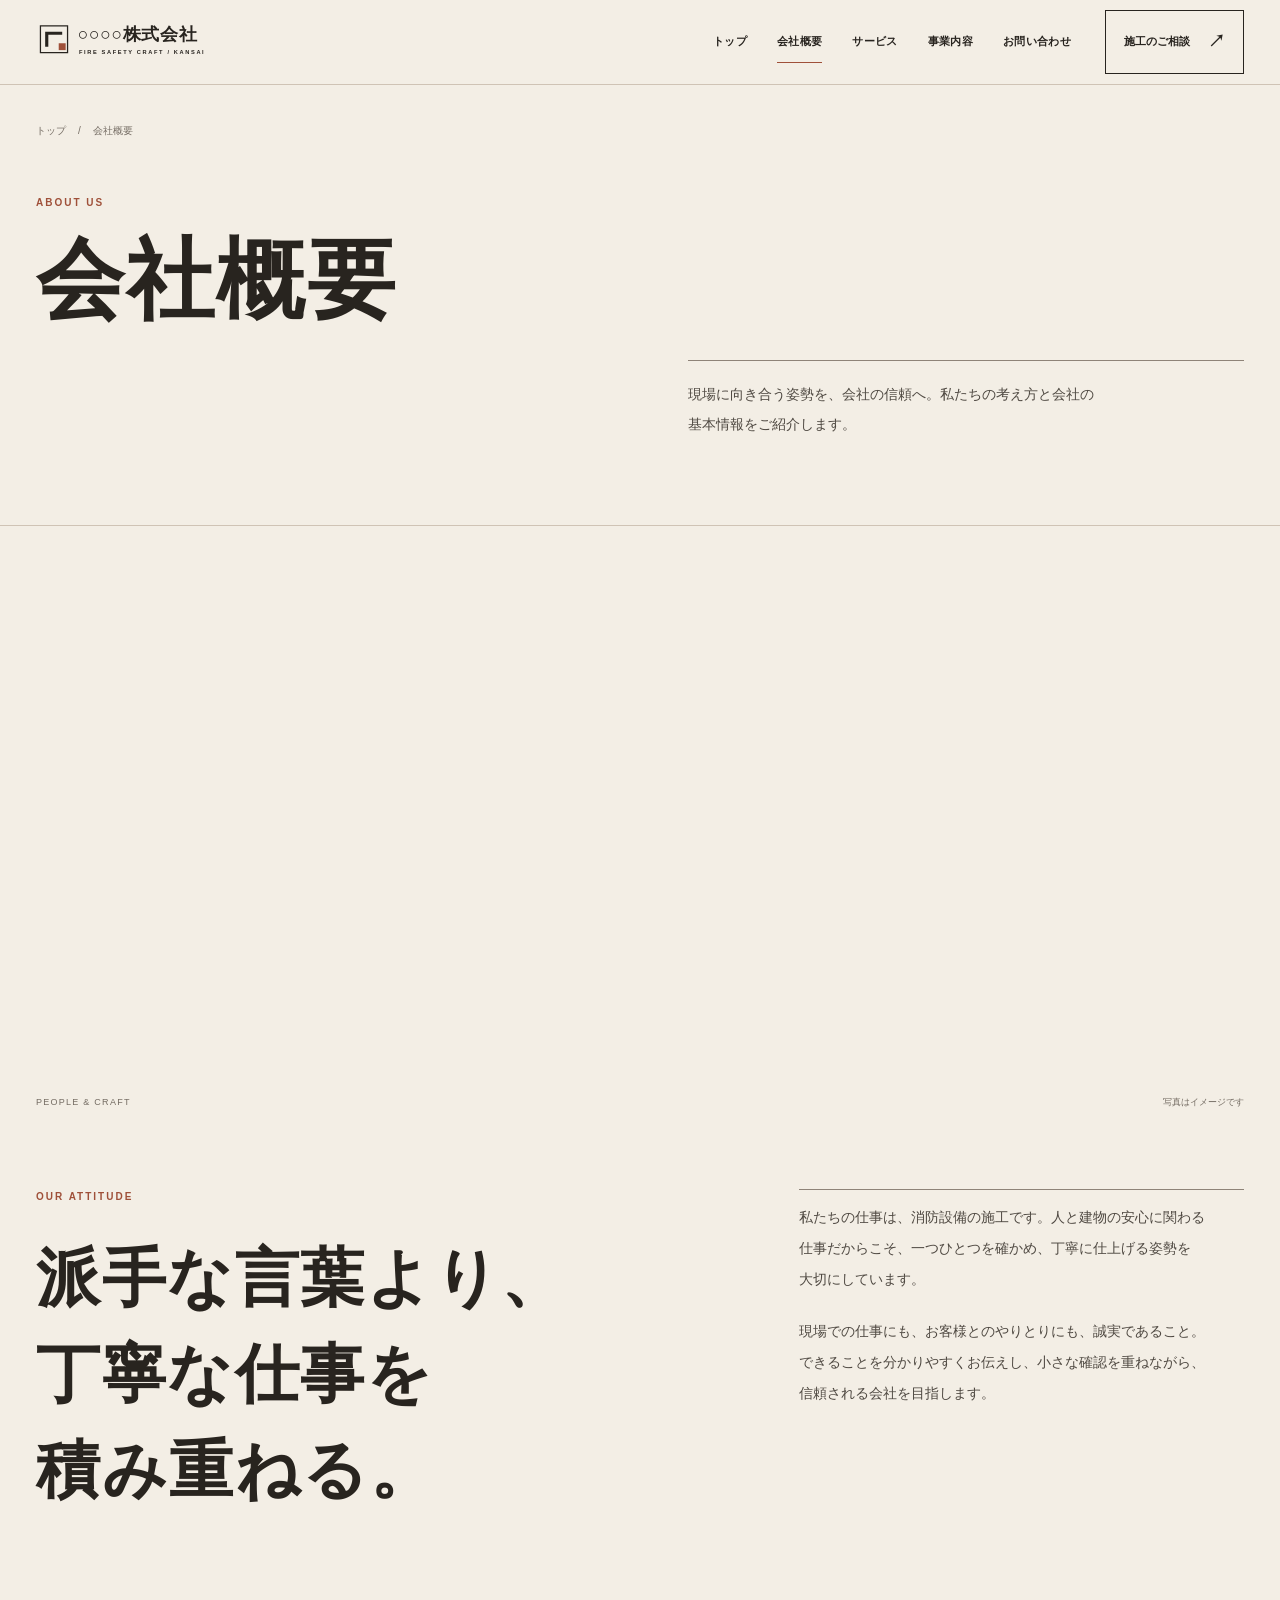
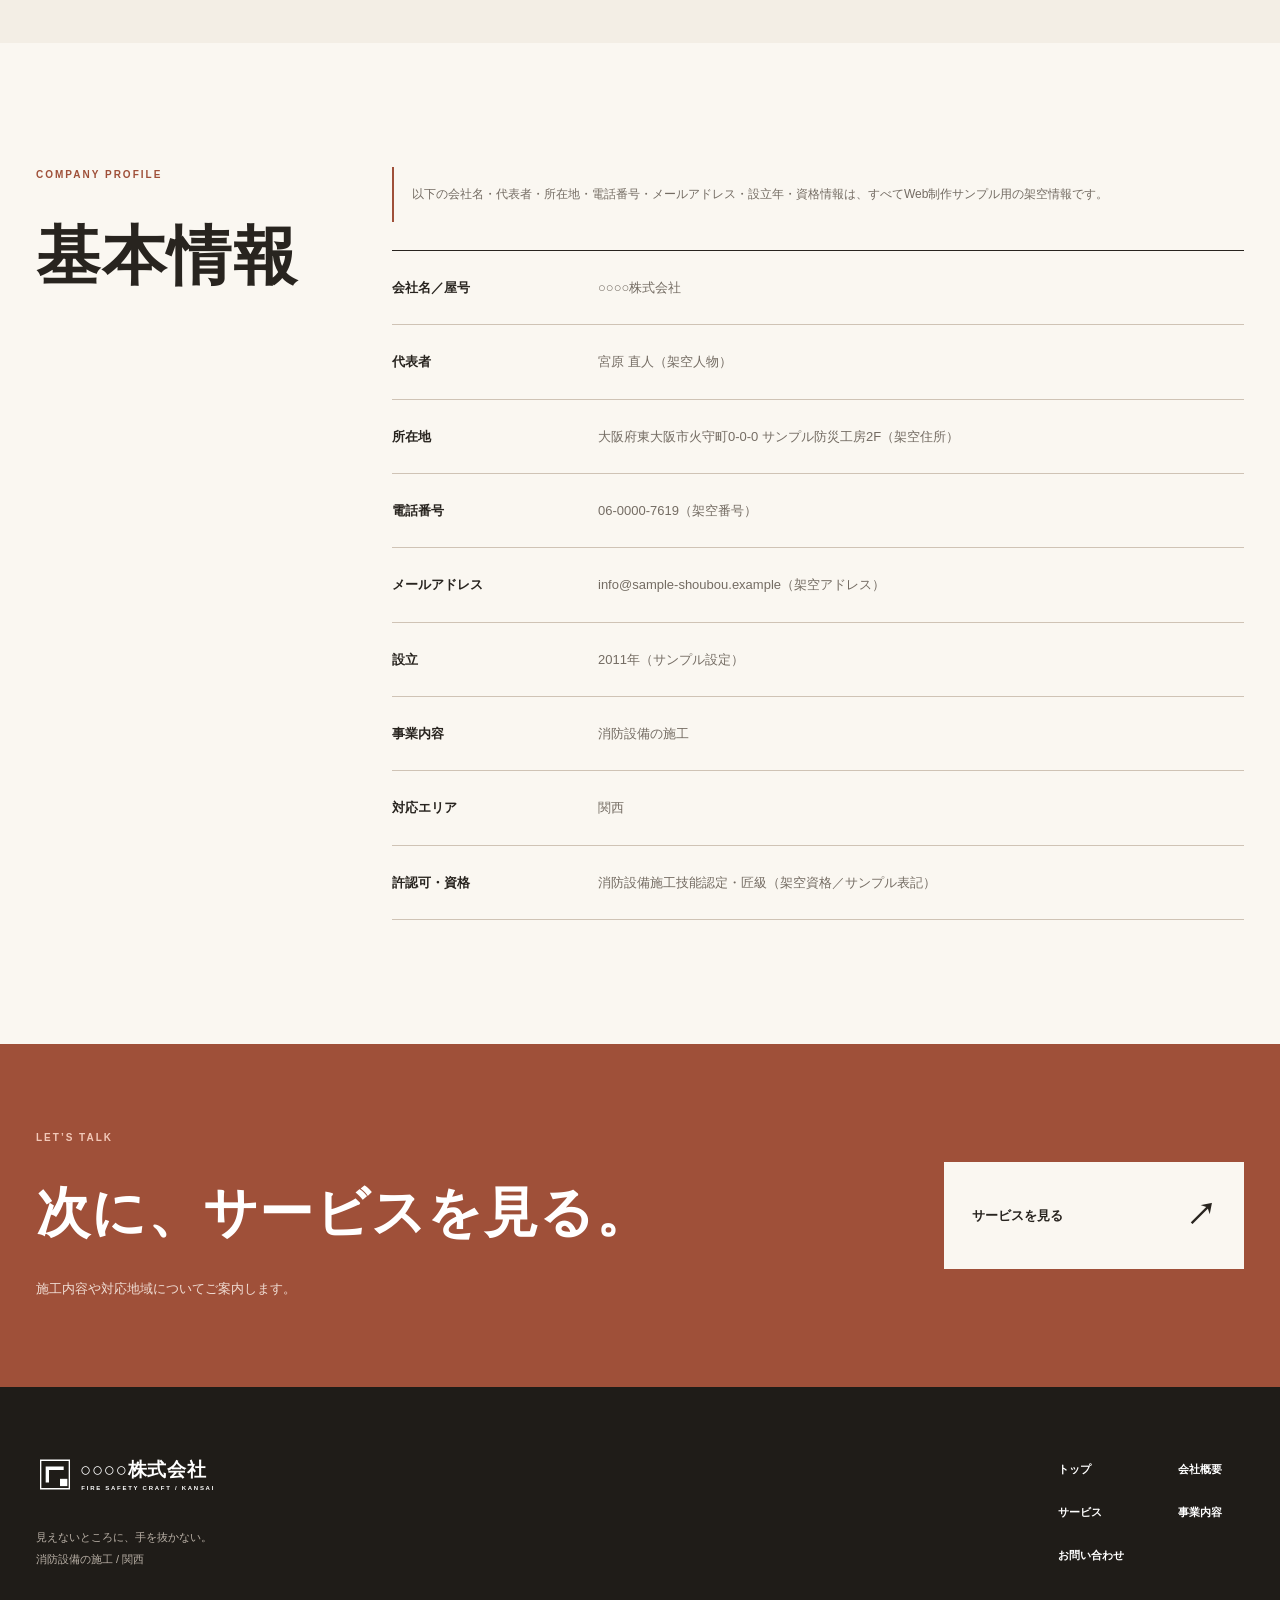
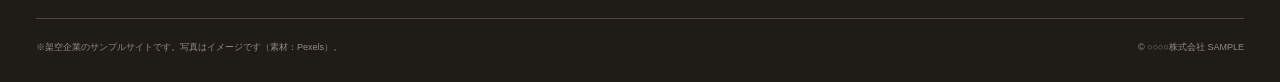
==== about.html @ c670aaba "about.html を新しい職人企業デザインへ切替" ====
<!doctype html>
<html lang="ja">
<head>
  <meta charset="utf-8">
  <meta name="viewport" content="width=device-width, initial-scale=1">
  <meta name="description" content="○○○○株式会社の会社概要サンプル。消防設備施工会社を想定した架空情報を掲載しています。">
  <meta name="theme-color" content="#28241f">
  <title>会社概要 | ○○○○株式会社</title>
  <link rel="icon" href="assets/logo.svg?v=20260918-craft3" type="image/svg+xml">
  <link rel="stylesheet" href="css/style.css?v=20260918-craft3">
  <link rel="stylesheet" href="css/japanese-wrap.css?v=20260918-craft">
</head>
<body>
<a class="skip-link" href="#main">本文へ移動</a>
<header class="site-header">
  <div class="container header-inner">
    <a class="logo" href="index.html"><img src="assets/logo.svg?v=20260918-craft3" alt="○○○○株式会社" width="390" height="80"></a>
    <nav class="site-nav" id="site-nav" aria-label="メインナビゲーション"><a href="index.html">トップ</a><a href="about.html" aria-current="page">会社概要</a><a href="service.html">サービス</a><a href="business.html">事業内容</a><a href="contact.html">お問い合わせ</a></nav>
    <a class="header-contact" href="contact.html">施工のご相談<span aria-hidden="true">↗</span></a>
    <button class="menu-button" type="button" aria-controls="site-nav" aria-label="メニューを開閉" aria-expanded="false"><span class="menu-lines" aria-hidden="true"></span>MENU</button>
  </div>
</header>
<main id="main">
<section class="page-heading"><div class="container">
  <nav class="breadcrumbs" aria-label="パンくずリスト"><a href="index.html">トップ</a><span aria-hidden="true">/</span><span aria-current="page">会社概要</span></nav>
  <div class="page-heading-grid"><div class="page-hero-copy"><p class="eyebrow">ABOUT US</p><h1>会社概要</h1></div><p class="page-summary">現場に向き合う姿勢を、会社の信頼へ。私たちの考え方と会社の基本情報をご紹介します。</p></div>
</div></section>
<section class="section about-intro"><div class="container">
  <figure class="wide-figure"><div class="wide-photo people-wide" role="img" aria-label="現場で仕事をする職人のイメージ写真"></div><figcaption>PEOPLE & CRAFT <span>写真はイメージです</span></figcaption></figure>
  <div class="statement-layout about-statement"><div class="message-copy"><p class="eyebrow">OUR ATTITUDE</p><h2 class="jp-flow"><span class="jp-phrase"><span class="jp-part">派手な</span><wbr><span class="jp-part">言葉より、</span></span><wbr><span class="jp-phrase"><span class="jp-part">丁寧な仕事を</span><wbr><span class="jp-part">積み重ねる。</span></span></h2></div><div class="statement-body"><p>私たちの仕事は、消防設備の施工です。人と建物の安心に関わる仕事だからこそ、一つひとつを確かめ、丁寧に仕上げる姿勢を大切にしています。</p><p>現場での仕事にも、お客様とのやりとりにも、誠実であること。できることを分かりやすくお伝えし、小さな確認を重ねながら、信頼される会社を目指します。</p></div></div>
</div></section>
<section class="section profile-section"><div class="container profile-layout"><div class="profile-heading"><p class="eyebrow">COMPANY PROFILE</p><h2 class="section-title">基本情報</h2></div><div><p class="sample-note">以下の会社名・代表者・所在地・電話番号・メールアドレス・設立年・資格情報は、すべてWeb制作サンプル用の架空情報です。</p><dl class="profile-sheet"><div class="profile-row"><dt>会社名／屋号</dt><dd>○○○○株式会社</dd></div>
<div class="profile-row"><dt>代表者</dt><dd>宮原 直人（架空人物）</dd></div>
<div class="profile-row"><dt>所在地</dt><dd>大阪府東大阪市火守町0-0-0 サンプル防災工房2F（架空住所）</dd></div>
<div class="profile-row"><dt>電話番号</dt><dd>06-0000-7619（架空番号）</dd></div>
<div class="profile-row"><dt>メールアドレス</dt><dd>info@sample-shoubou.example（架空アドレス）</dd></div>
<div class="profile-row"><dt>設立</dt><dd>2011年（サンプル設定）</dd></div>
<div class="profile-row"><dt>事業内容</dt><dd>消防設備の施工</dd></div>
<div class="profile-row"><dt>対応エリア</dt><dd>関西</dd></div>
<div class="profile-row"><dt>許認可・資格</dt><dd>消防設備施工技能認定・匠級（架空資格／サンプル表記）</dd></div></dl></div></div></section>
<section class="cta"><div class="container cta-inner"><div><p class="eyebrow">LET’S TALK</p><h2 class="jp-flow"><span class="jp-phrase">次に、</span><wbr><span class="jp-phrase">サービスを見る。</span></h2><p>施工内容や対応地域についてご案内します。</p></div><a class="action-link" href="service.html"><span>サービスを見る</span><span class="action-arrow" aria-hidden="true">↗</span></a></div></section>

</main>
<footer class="site-footer">
  <div class="container">
    <div class="footer-main">
      <div class="footer-brand"><a class="footer-logo" href="index.html"><img src="assets/logo.svg?v=20260918-craft3" alt="○○○○株式会社" width="390" height="80"></a><p>見えないところに、手を抜かない。<br>消防設備の施工 / 関西</p></div>
      <nav class="footer-nav" aria-label="フッターナビ"><a href="index.html">トップ</a><a href="about.html" aria-current="page">会社概要</a><a href="service.html">サービス</a><a href="business.html">事業内容</a><a href="contact.html">お問い合わせ</a></nav>
    </div>
    <div class="footer-bottom"><p>※架空企業のサンプルサイトです。写真はイメージです（素材：Pexels）。</p><p>© ○○○○株式会社 SAMPLE</p></div>
  </div>
</footer>
<script src="js/main.js"></script>
</body>
</html>
---- css/style.css ----
:root{
  --paper:#f3eee5;
  --paper-soft:#faf7f1;
  --paper-deep:#e7ddd0;
  --ink:#28241f;
  --ink-soft:#4f4942;
  --muted:#746c63;
  --rust:#9f5039;
  --rust-dark:#7e3d2c;
  --line:#cfc3b5;
  --line-dark:#8e8378;
  --white:#fffdf9;
  --max:1280px;
  --body-font:"Yu Gothic","Hiragino Kaku Gothic ProN",Meiryo,sans-serif;
  --display-font:"Yu Mincho","Hiragino Mincho ProN","Hiragino Mincho Pro",serif;
}
*{box-sizing:border-box}
html{scroll-behavior:smooth;scroll-padding-top:96px}
body{margin:0;background:var(--paper);color:var(--ink);font-family:var(--body-font);line-height:1.95;-webkit-font-smoothing:antialiased}
a{color:inherit;text-decoration:none}
img{display:block;max-width:100%;height:auto}
button,input,textarea{font:inherit}
button{cursor:pointer}
figure,dl,p{margin:0}
h1,h2,h3{margin:0;color:inherit}
h1,h2{font-family:var(--display-font);font-weight:600;letter-spacing:.025em}
h3{font-family:var(--body-font);font-weight:700}
.container{width:min(calc(100% - 72px),var(--max));margin-inline:auto}
.section{padding:124px 0}
.section-title{font-size:clamp(38px,5vw,64px);line-height:1.5}
.eyebrow{margin:0 0 26px;color:var(--rust);font-size:10px;line-height:1.6;font-weight:700;letter-spacing:.2em}
.section-eyebrow{display:flex;align-items:center;gap:22px;margin-bottom:42px;color:var(--rust)}
.section-eyebrow>span{padding-left:22px;border-left:1px solid var(--line-dark);color:var(--muted);font-size:11px;letter-spacing:.08em}
.lead{max-width:760px;margin-top:28px;color:var(--ink-soft);font-size:15px;line-height:2.15}
.sample-note{padding:16px 18px;border-left:2px solid var(--rust);background:transparent;color:var(--muted);font-size:12px;line-height:1.9}
.skip-link{position:fixed;top:10px;left:14px;z-index:1000;padding:9px 14px;background:var(--ink);color:#fff;transform:translateY(-160%)}
.skip-link:focus{transform:translateY(0)}
a:focus-visible,button:focus-visible,input:focus-visible,textarea:focus-visible{outline:3px solid var(--rust);outline-offset:4px}

.text-link{display:inline-flex;align-items:center;justify-content:space-between;gap:28px;padding:10px 0;border-bottom:1px solid currentColor;color:var(--ink);font-size:12px;font-weight:700}
.text-link span{font-size:18px;line-height:1;transition:transform .2s}
.text-link:hover span{transform:translate(3px,-3px)}
.button{display:inline-flex;align-items:center;justify-content:space-between;gap:30px;min-height:58px;padding:16px 24px;border:1px solid var(--ink);background:transparent;color:var(--ink);font-size:12px;font-weight:700}
.button-dark{background:var(--ink);color:#fff}
.button-light{background:var(--paper-soft);color:var(--ink);border-color:var(--paper-soft)}

/* header */
.site-header{position:sticky;top:0;z-index:50;background:rgba(243,238,229,.96);border-bottom:1px solid var(--line);backdrop-filter:blur(10px)}
.header-inner{display:grid;grid-template-columns:auto minmax(0,1fr) auto;align-items:center;gap:34px;min-height:84px}
.logo img{width:246px}
.site-nav{display:flex;align-items:center;justify-content:flex-end;gap:30px}
.site-nav a{position:relative;padding:31px 0;font-size:11px;font-weight:700;letter-spacing:.03em}
.site-nav a::after{content:"";position:absolute;left:0;right:0;bottom:21px;height:1px;background:var(--rust);transform:scaleX(0);transform-origin:left;transition:transform .2s}
.site-nav a:hover::after,.site-nav a[aria-current="page"]::after{transform:scaleX(1)}
.header-contact{display:inline-flex;align-items:center;gap:18px;padding:14px 18px;border:1px solid var(--ink);font-size:11px;font-weight:700;white-space:nowrap;transition:.2s}
.header-contact:hover{background:var(--ink);color:#fff}
.header-contact span{font-size:17px}
.menu-button{display:none;align-items:center;gap:9px;padding:12px 0 12px 12px;border:0;background:none;color:var(--ink);font-size:10px;font-weight:700;letter-spacing:.1em}
.menu-lines{width:21px;height:10px;border-top:1px solid currentColor;border-bottom:1px solid currentColor}

/* top hero: text and photograph are treated like an editorial spread */
.craft-hero{position:relative;min-height:730px;overflow:hidden;background:var(--paper);color:var(--ink)}
.hero-image{position:absolute;inset:0 0 0 auto;width:56%;background-color:#b7afa5;background-image:url("https://images.pexels.com/photos/8961695/pexels-photo-8961695.jpeg?auto=compress&dpr=1&w=1800");background-size:cover;background-position:center 42%;filter:saturate(.72) contrast(.96)}
.craft-hero::after{content:"";position:absolute;top:0;bottom:0;left:44%;width:12%;background:linear-gradient(90deg,var(--paper),rgba(243,238,229,0));pointer-events:none}
.hero-inner{position:relative;z-index:2;display:flex;align-items:center;min-height:730px;padding-block:92px}
.hero-copy{position:relative;width:49%;max-width:650px;padding-right:48px}
.hero-copy::before{content:"CRAFT / 01";position:absolute;left:-34px;top:8px;writing-mode:vertical-rl;color:#9d9184;font:700 9px/1 Arial,sans-serif;letter-spacing:.22em}
.hero-copy .eyebrow{display:flex;align-items:center;gap:14px;margin-bottom:34px}
.eyebrow-rule{display:block;width:28px;height:1px;background:var(--rust)}
.hero-copy h1{font-size:clamp(50px,5.8vw,80px);line-height:1.34}
.hero-copy h1 em{font-style:normal;color:var(--rust)}
.hero-lead{max-width:520px;margin-top:32px;color:var(--ink-soft);font-size:14px;line-height:2.25}
.hero-actions{display:flex;align-items:center;flex-wrap:wrap;gap:22px 34px;margin-top:38px}
.hero-text-link{display:inline-flex;align-items:center;gap:22px;padding:12px 0;border-bottom:1px solid var(--line-dark);font-size:12px;font-weight:700}
.hero-text-link span{font-size:17px}
.hero-photo-credit{position:absolute;right:18px;bottom:16px;z-index:3;padding:4px 8px;background:rgba(243,238,229,.9);color:var(--muted);font-size:9px}
.hero-strip{border-top:1px solid var(--line);border-bottom:1px solid var(--line);background:var(--paper-soft)}
.hero-strip-inner{display:flex;align-items:center;gap:70px;min-height:94px;padding-block:22px}
.hero-strip-inner>div{display:flex;align-items:baseline;gap:18px}
.hero-strip-inner>div>span{color:var(--rust);font-size:9px;font-weight:700;letter-spacing:.18em}
.hero-strip-inner strong{font-size:14px}
.hero-strip-link{display:flex;align-items:center;gap:32px;margin-left:auto;font-size:11px;font-weight:700}
.hero-strip-link span{font-size:18px}

/* editorial statement */
.introduction{background:var(--paper-soft)}
.statement-layout{display:grid;grid-template-columns:minmax(0,1.2fr) minmax(300px,.8fr);gap:96px;align-items:start}
.statement-layout>*{min-width:0}
.philosophy-copy h2,.message-copy h2{font-size:clamp(40px,5vw,64px);line-height:1.5}
.statement-body{padding-top:12px;border-top:1px solid var(--line-dark);color:var(--ink-soft);font-size:14px;line-height:2.2}
.statement-body p+p{margin-top:22px}
.statement-body .text-link{margin-top:30px}

/* work: photograph + ruled links, no cards */
.work-section{background:var(--paper)}
.section-heading{display:grid;grid-template-columns:minmax(0,1fr) 300px;gap:70px;align-items:end;margin-bottom:54px}
.section-heading>p{padding-bottom:8px;border-bottom:1px solid var(--line-dark);color:var(--muted);font-size:13px;line-height:2}
.work-grid{display:grid;grid-template-columns:minmax(0,1.3fr) minmax(320px,.7fr);gap:64px;align-items:stretch}
.work-grid>*{min-width:0}
.work-image{min-height:520px;background-image:url("https://images.pexels.com/photos/13756513/pexels-photo-13756513.jpeg?auto=compress&dpr=1&w=1800");background-size:cover;background-position:center;filter:saturate(.72)}
.work-figure figcaption{padding-top:14px;color:var(--muted);font-size:10px;letter-spacing:.04em}
.work-links{display:flex;flex-direction:column;border-top:1px solid var(--ink)}
.work-link{position:relative;display:flex;flex-direction:column;justify-content:center;flex:1;padding:32px 50px 32px 0;border-bottom:1px solid var(--line);transition:padding-left .2s,background .2s}
.work-link:hover{padding-left:14px;background:rgba(159,80,57,.04)}
.work-number{margin-bottom:16px;color:var(--rust);font-size:9px;font-weight:700;letter-spacing:.16em}
.work-link h3{font-family:var(--display-font);font-size:34px;font-weight:600}
.work-link p{margin-top:12px;color:var(--muted);font-size:13px}
.work-arrow{position:absolute;right:0;top:50%;transform:translateY(-50%);font-size:26px}

/* principles as workshop standards */
.values-section{background:var(--paper-deep)}
.principles{margin-top:48px;border-top:1px solid var(--ink)}
.principle{display:grid;grid-template-columns:110px minmax(260px,.8fr) minmax(0,1.2fr);gap:42px;padding:42px 0;border-bottom:1px solid rgba(40,36,31,.2)}
.principle>*{min-width:0}
.principle-number{color:var(--rust);font:400 46px/1.1 var(--display-font)}
.principle h3{font-family:var(--display-font);font-size:28px;font-weight:600;line-height:1.55}
.principle p{color:var(--ink-soft);font-size:14px;line-height:2.15}

/* people */
.people-section{padding:0;background:var(--ink);color:#fff}
.people-grid{display:grid;grid-template-columns:minmax(0,.92fr) minmax(0,1.08fr);min-height:650px}
.people-grid>*{min-width:0}
.people-section .person-copy{display:flex;align-items:center;padding:78px 74px 78px 0}
.person-copy-inner{width:100%;max-width:600px}
.person-copy .eyebrow{color:#d59a86}
.person-copy h2{font-size:clamp(38px,4.5vw,58px);line-height:1.55}
.person-copy p:not(.eyebrow){margin-top:24px;color:#ded8d0;font-size:14px;line-height:2.2}
.people-photo{min-height:650px;background-image:url("https://images.pexels.com/photos/21812143/pexels-photo-21812143/free-photo-of-electrician-working-with-cables.jpeg?auto=compress&dpr=1&w=1800");background-size:cover;background-position:center 28%;filter:saturate(.64) contrast(.98)}
.text-link-light{margin-top:28px;color:#fff;border-bottom-color:#827970}

/* subpage title: no navy band, just paper and scale */
.page-heading{position:relative;padding:36px 0 86px;background:var(--paper)}
.page-heading::after{content:"";position:absolute;left:0;right:0;bottom:0;height:1px;background:var(--line)}
.breadcrumbs{display:flex;align-items:center;flex-wrap:wrap;gap:12px;margin-bottom:54px;color:var(--muted);font-size:10px}
.breadcrumbs a:hover{text-decoration:underline}
.page-heading-grid{display:block}
.page-hero-copy .eyebrow{margin-bottom:18px}
.page-hero-copy h1{font-size:clamp(54px,7vw,88px);line-height:1.18}
.page-summary{width:min(46%,560px);margin:28px 0 0 auto;padding-top:18px;border-top:1px solid var(--line-dark);color:var(--ink-soft);font-size:14px;line-height:2.15}
.wide-photo{height:500px;background-size:cover;filter:saturate(.68)}
.people-wide{background-image:url("https://images.pexels.com/photos/21812143/pexels-photo-21812143/free-photo-of-electrician-working-with-cables.jpeg?auto=compress&dpr=1&w=1800");background-position:center 24%}
.installation-wide{background-image:url("https://images.pexels.com/photos/8961695/pexels-photo-8961695.jpeg?auto=compress&dpr=1&w=1800");background-position:center 42%}
.wide-figure figcaption{display:flex;justify-content:space-between;gap:20px;padding-top:12px;color:var(--muted);font-size:9px;letter-spacing:.14em}
.wide-figure figcaption span{letter-spacing:0}

/* about */
.about-intro{padding-top:56px}
.about-statement{margin-top:78px}
.profile-section{background:var(--paper-soft)}
.profile-layout{display:grid;grid-template-columns:270px minmax(0,1fr);gap:86px}
.profile-layout>*{min-width:0}
.profile-heading{position:sticky;top:118px;align-self:start}
.profile-section .sample-note{margin-bottom:28px}
.profile-sheet{border-top:1px solid var(--ink)}
.profile-row{display:grid;grid-template-columns:170px minmax(0,1fr);gap:36px;padding:24px 0;border-bottom:1px solid var(--line);font-size:13px}
.profile-row dt{font-weight:700}
.profile-row dd{margin:0;color:var(--muted);overflow-wrap:anywhere}

/* service */
.service-visual{height:430px;margin-top:54px;background-image:url("https://images.pexels.com/photos/13756513/pexels-photo-13756513.jpeg?auto=compress&dpr=1&w=1800");background-size:cover;background-position:center;filter:saturate(.68)}
.service-notes{margin-top:70px;border-top:1px solid var(--ink)}
.service-note{display:grid;grid-template-columns:200px minmax(0,1fr);gap:74px;padding:48px 0;border-bottom:1px solid var(--line)}
.service-note>*{min-width:0}
.service-note-label{color:var(--muted);font-size:11px;font-weight:700}
.service-note-label>span{display:block;margin-bottom:14px;color:var(--rust);font:400 48px/1.15 var(--display-font)}
.service-note h2{font-size:clamp(32px,4vw,50px);line-height:1.5}
.service-note p{max-width:820px;margin-top:22px;color:var(--ink-soft);font-size:14px;line-height:2.15}
.service-note aside{margin-top:22px;padding:18px 0;border-top:1px solid var(--line);color:var(--muted);font-size:12px;line-height:1.9}

/* business */
.work-detail{padding-top:56px;padding-bottom:84px}
.business-copy{padding:62px 0 0}
.business-copy-inner{max-width:1040px;margin-left:auto}
.business-copy .eyebrow{margin-bottom:20px}
.business-copy h2{font-size:clamp(40px,5vw,62px);line-height:1.5}
.business-description{display:grid;grid-template-columns:1fr 1fr;gap:64px;margin-top:34px;padding-top:28px;border-top:1px solid var(--line-dark)}
.business-description p{color:var(--ink-soft);font-size:14px;line-height:2.2}
.facts-section{padding:38px 0;background:var(--ink);color:#fff}
.business-facts{display:grid;grid-template-columns:repeat(3,minmax(0,1fr))}
.business-fact{padding:6px 34px;border-left:1px solid #615a52}
.business-fact:first-child{padding-left:0;border-left:0}
.business-fact>span{display:block;margin-bottom:9px;color:#d59a86;font-size:9px;font-weight:700;letter-spacing:.16em}
.business-fact strong{font-family:var(--display-font);font-size:18px;font-weight:600}

/* contact: read down the page instead of a standard side-by-side form */
.contact-wrap{display:block}
.contact-note{display:grid;grid-template-columns:220px minmax(260px,.7fr) minmax(0,1.3fr);gap:52px;align-items:start;padding:0 0 64px;border-bottom:1px solid var(--ink)}
.contact-note .eyebrow{margin-top:8px}
.contact-note h2{font-family:var(--display-font);font-size:38px;font-weight:600;line-height:1.5}
.contact-note>p:not(.eyebrow){color:var(--muted);font-size:13px;line-height:2.1}
.contact-data{display:grid;grid-template-columns:1fr 1fr;border-top:1px solid var(--line-dark)}
.contact-data>div{padding:18px 18px 18px 0;border-bottom:1px solid var(--line)}
.contact-data dt{color:var(--rust);font-size:9px;font-weight:700;letter-spacing:.14em}
.contact-data dd{margin:5px 0 0;font-size:13px;font-weight:700;overflow-wrap:anywhere}
.contact-form{width:min(980px,100%);margin:78px 0 0 auto}
.form-title{display:flex;align-items:end;justify-content:space-between;gap:30px;padding-bottom:24px;border-bottom:1px solid var(--ink)}
.form-title .eyebrow{margin:0}
.form-title h2{font-family:var(--display-font);font-size:42px;font-weight:600}
.form-grid{margin-top:18px}
.form-row{display:grid;grid-template-columns:190px minmax(0,1fr);gap:28px;padding:22px 0;border-bottom:1px solid var(--line)}
.form-row label{padding-top:13px;font-size:12px;font-weight:700}
.contact-form input,.contact-form textarea{display:block;width:100%;min-width:0;padding:13px 0;border:0;border-bottom:1px solid var(--line-dark);border-radius:0;background:transparent;color:var(--ink);resize:vertical}
.contact-form input:focus,.contact-form textarea:focus{outline:0;border-bottom-color:var(--rust)}
.form-actions{display:flex;align-items:center;justify-content:space-between;gap:30px;margin-top:30px}
.form-note{color:var(--muted);font-size:11px;line-height:1.8}

/* CTA */
.cta{background:var(--rust);color:#fff}
.cta-inner{display:grid;grid-template-columns:minmax(0,1fr) 300px;align-items:center;gap:80px;padding:86px 0}
.cta .eyebrow{color:#f2c9b9}
.cta h2{font-size:clamp(34px,4.4vw,54px);line-height:1.55}
.cta p:not(.eyebrow){margin-top:20px;color:#f0ddd4;font-size:13px}
.action-link{display:flex;align-items:center;justify-content:space-between;gap:28px;min-height:92px;padding:24px 28px;background:var(--paper-soft);color:var(--ink);font-size:13px;font-weight:700;transition:background .2s}
.action-link:hover{background:#fff}
.action-arrow{font-size:30px}

/* footer */
.site-footer{background:#1f1c18;color:#fff}
.footer-main{display:grid;grid-template-columns:1fr auto;gap:64px;padding:64px 0 48px}
.footer-logo img{width:260px;filter:brightness(0) invert(1)}
.footer-brand p{margin-top:22px;color:#b9b0a6;font-size:11px;line-height:2}
.footer-nav{display:grid;grid-template-columns:repeat(2,minmax(0,1fr));gap:18px 54px;padding-top:8px;font-size:11px;font-weight:700}
.footer-nav a:hover{text-decoration:underline}
.footer-bottom{display:flex;justify-content:space-between;gap:24px;padding:20px 0 26px;border-top:1px solid #4d4740;color:#938a81;font-size:9px;line-height:1.9}

@media(max-width:1080px){
  .header-inner{grid-template-columns:minmax(0,1fr) auto;min-height:78px}
  .logo img{width:222px}
  .header-contact{display:none}
  .menu-button{display:flex}
  .site-nav{display:none;position:absolute;top:100%;left:0;right:0;flex-direction:column;align-items:stretch;gap:0;padding:12px 28px 24px;background:var(--ink);color:#fff}
  .site-nav.open{display:flex}
  .site-nav a{padding:15px 0;border-bottom:1px solid #514b44}
  .site-nav a::after{display:none}
  .site-nav a[aria-current="page"]{color:#d59a86}
}
@media(max-width:980px){
  .section{padding:92px 0}
  .craft-hero{display:flex;flex-direction:column;min-height:0}
  .hero-image{position:relative;order:2;width:100%;height:480px}
  .craft-hero::after{display:none}
  .hero-inner{order:1;min-height:0;padding-block:84px}
  .hero-copy{width:100%;max-width:760px;padding-right:0}
  .hero-copy::before{display:none}
  .hero-photo-credit{bottom:16px}
  .statement-layout{grid-template-columns:1fr;gap:34px}
  .statement-body{max-width:760px}
  .section-heading{grid-template-columns:1fr;gap:26px}
  .section-heading>p{max-width:430px}
  .work-grid{grid-template-columns:1fr;gap:34px}
  .work-image{min-height:430px}
  .principle{grid-template-columns:70px minmax(0,1fr);gap:16px 28px}
  .principle-number{grid-row:span 2}
  .principle p{grid-column:2}
  .people-grid{grid-template-columns:1fr}
  .people-section .person-copy{padding:70px 0}
  .people-photo{min-height:500px}
  .page-summary{width:min(70%,620px)}
  .profile-layout{grid-template-columns:1fr;gap:34px}
  .profile-heading{position:static}
  .service-note{grid-template-columns:150px minmax(0,1fr);gap:42px}
  .contact-note{grid-template-columns:1fr 1fr;gap:30px 44px}
  .contact-note .eyebrow{grid-column:1/-1}
  .contact-data{grid-column:1/-1}
  .cta-inner{grid-template-columns:minmax(0,1fr) 250px;gap:46px}
}
@media(max-width:720px){
  .container{width:min(calc(100% - 32px),var(--max))}
  .section{padding:68px 0}
  .header-inner{min-height:70px}
  .logo img{width:184px}
  .site-nav{padding-inline:18px}
  .craft-hero .hero-inner{padding-block:62px}
  .hero-image{height:360px;background-position:62% center}
  .hero-copy .eyebrow{margin-bottom:26px}
  .hero-lead{font-size:13px}
  .hero-actions{margin-top:30px}
  .hero-strip-inner{display:grid;grid-template-columns:1fr 1fr;gap:20px;padding-block:22px}
  .hero-strip-inner>div{display:block}
  .hero-strip-inner>div>span{display:block;margin-bottom:4px}
  .hero-strip-link{grid-column:1/-1;margin:0;padding-top:16px;border-top:1px solid var(--line)}
  .section-eyebrow{gap:16px;margin-bottom:28px;flex-wrap:wrap}
  .section-eyebrow>span{padding-left:16px}
  .statement-layout{gap:26px}
  .statement-body{font-size:13px}
  .section-heading{margin-bottom:30px}
  .work-image{min-height:310px}
  .work-link{padding:28px 44px 28px 0}
  .work-link h3{font-size:30px}
  .principles{margin-top:34px}
  .principle{grid-template-columns:42px minmax(0,1fr);gap:12px 18px;padding:30px 0}
  .principle-number{font-size:34px}
  .principle h3{font-size:24px}
  .principle p{font-size:13px}
  .people-section .person-copy{padding:58px 0}
  .people-photo{min-height:380px}
  .person-copy p:not(.eyebrow){font-size:13px}
  .page-heading{padding:24px 0 52px}
  .breadcrumbs{margin-bottom:34px}
  .page-summary{width:100%;margin-top:24px;font-size:13px}
  .wide-photo{height:310px}
  .wide-figure figcaption{font-size:8px}
  .about-intro,.work-detail{padding-top:36px}
  .about-statement{margin-top:46px}
  .profile-row{grid-template-columns:1fr;gap:7px;padding:20px 0}
  .service-visual{height:280px;margin-top:32px}
  .service-notes{margin-top:40px}
  .service-note{grid-template-columns:1fr;gap:20px;padding:32px 0}
  .service-note-label{display:flex;align-items:baseline;gap:16px}
  .service-note-label>span{margin:0;font-size:34px}
  .business-copy{padding-top:34px}
  .business-description{grid-template-columns:1fr;gap:18px;margin-top:24px;padding-top:22px}
  .facts-section{padding:14px 0}
  .business-facts{grid-template-columns:1fr}
  .business-fact,.business-fact:first-child{padding:22px 0;border-left:0;border-bottom:1px solid #554f48}
  .business-fact:last-child{border-bottom:0}
  .contact-note{grid-template-columns:1fr;gap:22px;padding-bottom:46px}
  .contact-note .eyebrow,.contact-data{grid-column:auto}
  .contact-data{grid-template-columns:1fr}
  .contact-form{margin-top:54px}
  .form-title{display:block}
  .form-title .eyebrow{margin-bottom:12px}
  .form-title h2{font-size:34px}
  .form-row{grid-template-columns:1fr;gap:10px;padding:20px 0}
  .form-row label{padding:0}
  .form-actions{align-items:stretch;flex-direction:column}
  .form-actions .button{width:100%}
  .cta-inner{grid-template-columns:1fr;gap:30px;padding:60px 0}
  .action-link{min-height:76px}
  .footer-main{grid-template-columns:1fr;gap:30px;padding:42px 0 30px}
  .footer-logo img{width:232px}
  .footer-nav{gap:16px 34px}
  .footer-bottom{flex-direction:column;gap:12px;padding-bottom:24px}
}
@media(prefers-reduced-motion:reduce){
  html{scroll-behavior:auto}
  *,*::before,*::after{transition:none!important}
}
---- css/japanese-wrap.css ----
/* 日本語を文字単位で不自然に落とさず、文節に近い位置で折り返す共通ルール */
html[lang="ja"],body{line-break:strict;word-break:normal;overflow-wrap:normal;hyphens:none}

/* 回転・影・疑似要素などの装飾で横スクロール領域が広がらないようにする。
   ページ本体は常にビューポート幅いっぱいを使う。 */
html,body{width:100%;max-width:100%;overflow-x:hidden}
@supports (overflow:clip){html,body{overflow-x:clip}}
.site-header,main,.site-footer{width:100%;max-width:100%}
main>section{width:100%;max-width:100%}

@supports (word-break:auto-phrase){
  html[lang="ja"],body{word-break:auto-phrase}
  p,li,dt,dd,label,.hero-copy p,.hero-note p,.philosophy-copy p,.note-card p,.person-copy p,.page-hero-copy p,.message-copy p,.service-note p,.service-note aside,.business-copy p,.contact-note p,.form-note{word-break:auto-phrase;text-wrap:pretty}
  h1,h2,h3,.section-title{word-break:auto-phrase;text-wrap:balance}
}

.jp-flow{line-break:strict;overflow-wrap:normal;hyphens:none}

/* 大きなH1/H2は、HTMLで指定した .jp-phrase を一つの塊として扱う。
   横幅に余裕があれば同じ行に並び、入らなくなった時だけ wbr の位置で塊ごと次行へ送る。
   これによりPC/タブレット/スマホで改行位置が文字途中に散らばりにくくなる。 */
h1.jp-flow,
h2.jp-flow{
  max-width:100%;
  min-width:0;
}
h1.jp-flow .jp-phrase,
h2.jp-flow .jp-phrase{
  display:inline-block;
  max-width:100%;
  white-space:normal;
  word-break:keep-all;
  vertical-align:baseline;
}
/* 外側の意味の塊を優先し、塊自体がカラムを超える場合だけ内側の意味区切りで折り返す。 */
h1.jp-flow .jp-part,
h2.jp-flow .jp-part{display:inline-block;white-space:nowrap}
h1.jp-flow wbr,
h2.jp-flow wbr{display:inline}

/* 本文など、見出し以外の .jp-flow はブラウザの自然な日本語改行を使う。 */
@supports not (word-break:auto-phrase){
  .jp-flow:not(h1):not(h2){word-break:normal}
  .jp-flow:not(h1):not(h2) .jp-phrase{display:inline;max-width:none;white-space:normal}
  .jp-flow:not(h1):not(h2) wbr{display:inline}
}
@supports (word-break:auto-phrase){
  .jp-flow:not(h1):not(h2) .jp-phrase{display:inline;max-width:none;white-space:normal}
  .jp-flow:not(h1):not(h2) wbr{display:none}
}

/* PCでは文字サイズは元のデザイン設定を使い、文字側カラムの実幅だけを広げる。
   改行ポイント（.jp-phrase / wbr）は変更しない。 */
@media(min-width:981px){
  /* 大画面PCでは1180pxで頭打ちにせず、余っている横幅を活用する */
  :root{--max:1280px}

  /* トップ：写真側に寄りすぎていた比率を戻し、見出し側を広げる */
  .hero-journal{
    grid-template-columns:minmax(0,1.08fr) minmax(400px,.92fr);
    gap:42px;
  }

  /* 人柄紹介：右の文章カラムを広げ、左右余白も少し詰める */
  .person-story-grid{
    grid-template-columns:minmax(0,.92fr) minmax(460px,1.08fr);
  }
  .person-copy{
    padding:48px 30px;
  }
  .person-copy-inner{
    width:100%;
    max-width:none;
    min-width:0;
  }

  /* 事業内容：写真より文章側を広めに取る */
  .business-feature{
    grid-template-columns:minmax(0,.9fr) minmax(500px,1.1fr);
  }
  .business-copy{
    padding:48px 34px;
  }
  .business-copy-inner{
    width:100%;
    max-width:none;
    min-width:0;
  }
}

/* 既存のスマホ用文字サイズは維持。余白・カラム幅・意味区切りで横はみ出しを防ぐ。 */
@media(max-width:720px){
  p,li,dt,dd,label{max-width:100%}

  .business-copy,
  .business-copy-inner,
  .person-copy,
  .person-copy-inner,
  .message-copy,
  .service-note>div:last-child{
    width:100%;
    min-width:0;
    max-width:100%;
  }

  .business-copy p,
  .person-copy p,
  .message-copy p,
  .service-note p,
  .service-note aside,
  .lead,
  .sample-note{
    max-width:100%;
    word-break:normal;
    overflow-wrap:break-word;
  }

  .hero-copy h1{
    font-size:clamp(30px,8.4vw,38px);
    line-height:1.4;
    letter-spacing:0;
  }

  .section-title,
  .philosophy-copy h2,
  .message-copy h2,
  .person-copy h2,
  .business-copy h2{
    max-width:100%;
    font-size:clamp(22px,7vw,34px);
    line-height:1.5;
  }

  .cta h2{
    max-width:100%;
    font-size:clamp(22px,7vw,32px);
    line-height:1.5;
  }
}

.hero-journal>*,.hero-meta>*,.philosophy-grid>*,.work-note-head>*,.note-card,.person-story-grid>*,.page-hero-inner>*,.message-grid>*,.profile-row>*,.service-note>*,.business-feature>*,.business-facts>*,.contact-wrap>*,.form-row>*,.cta-inner>*{min-width:0}
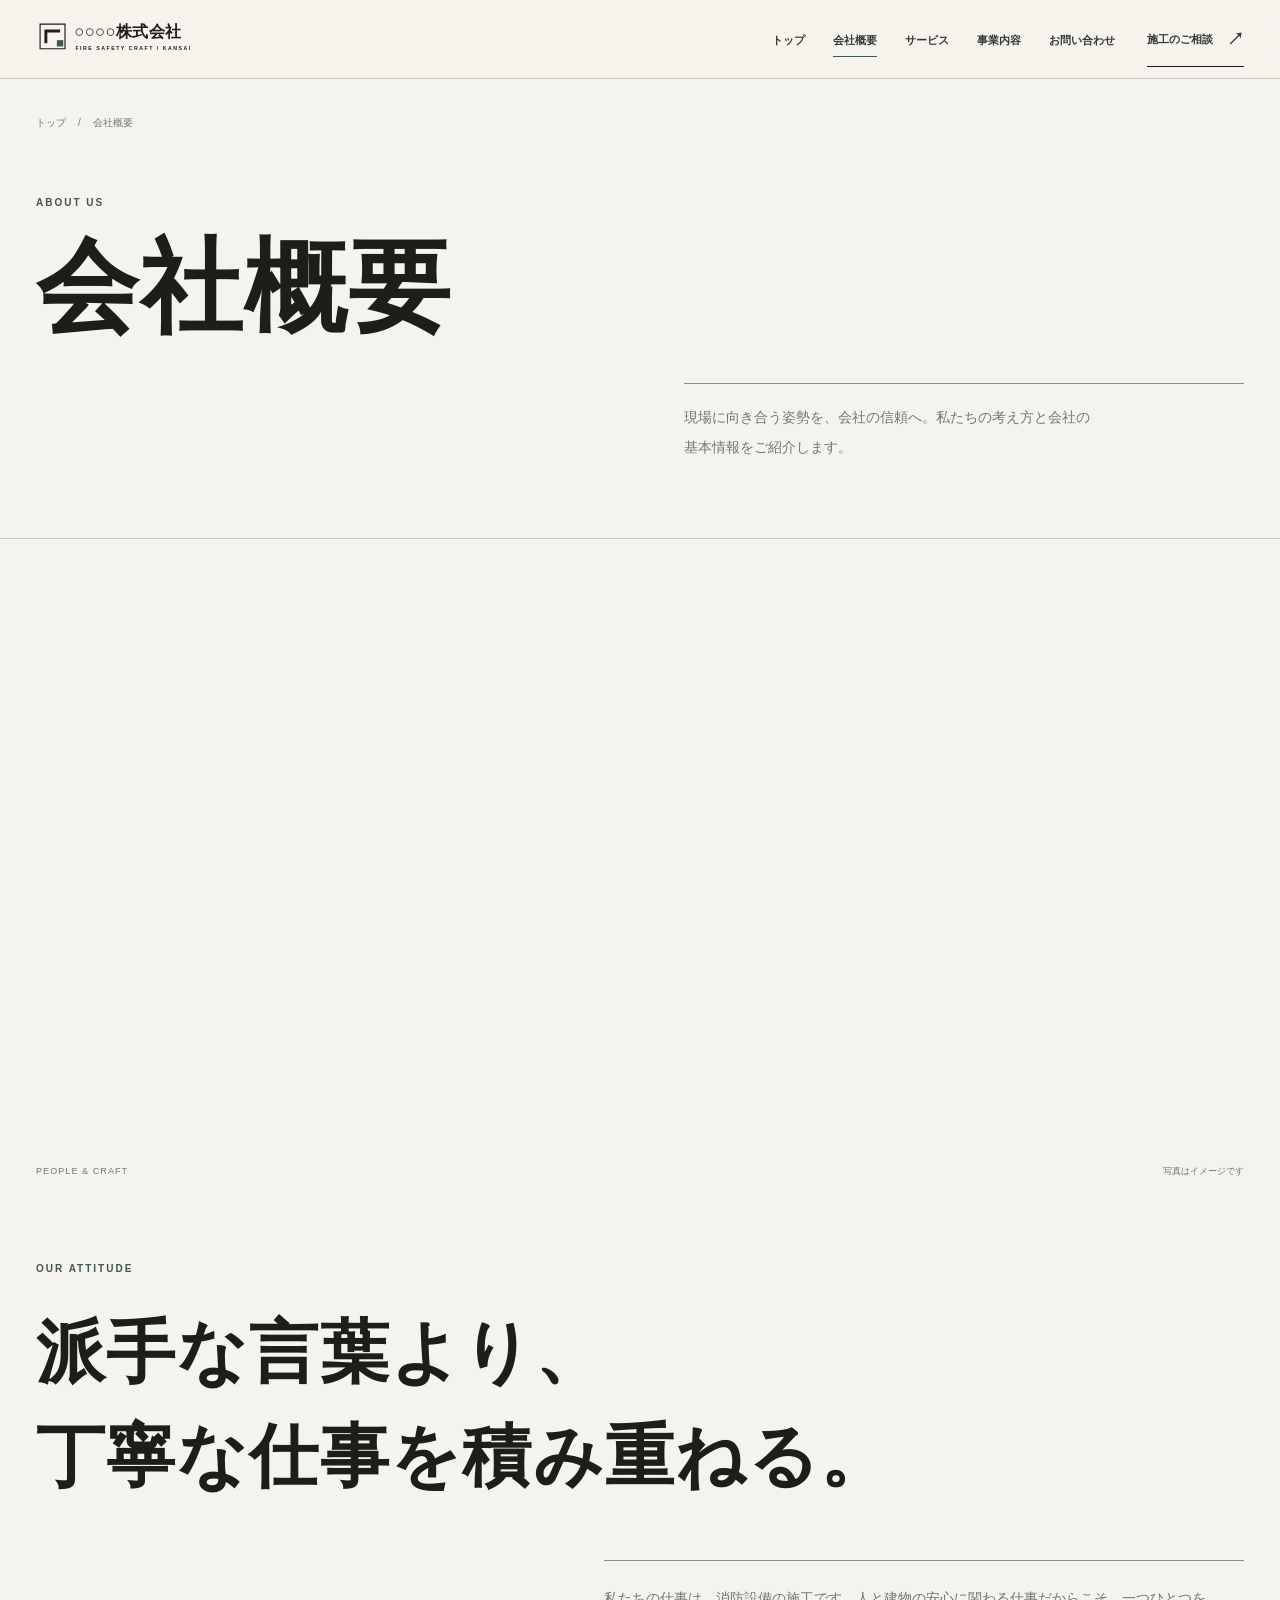
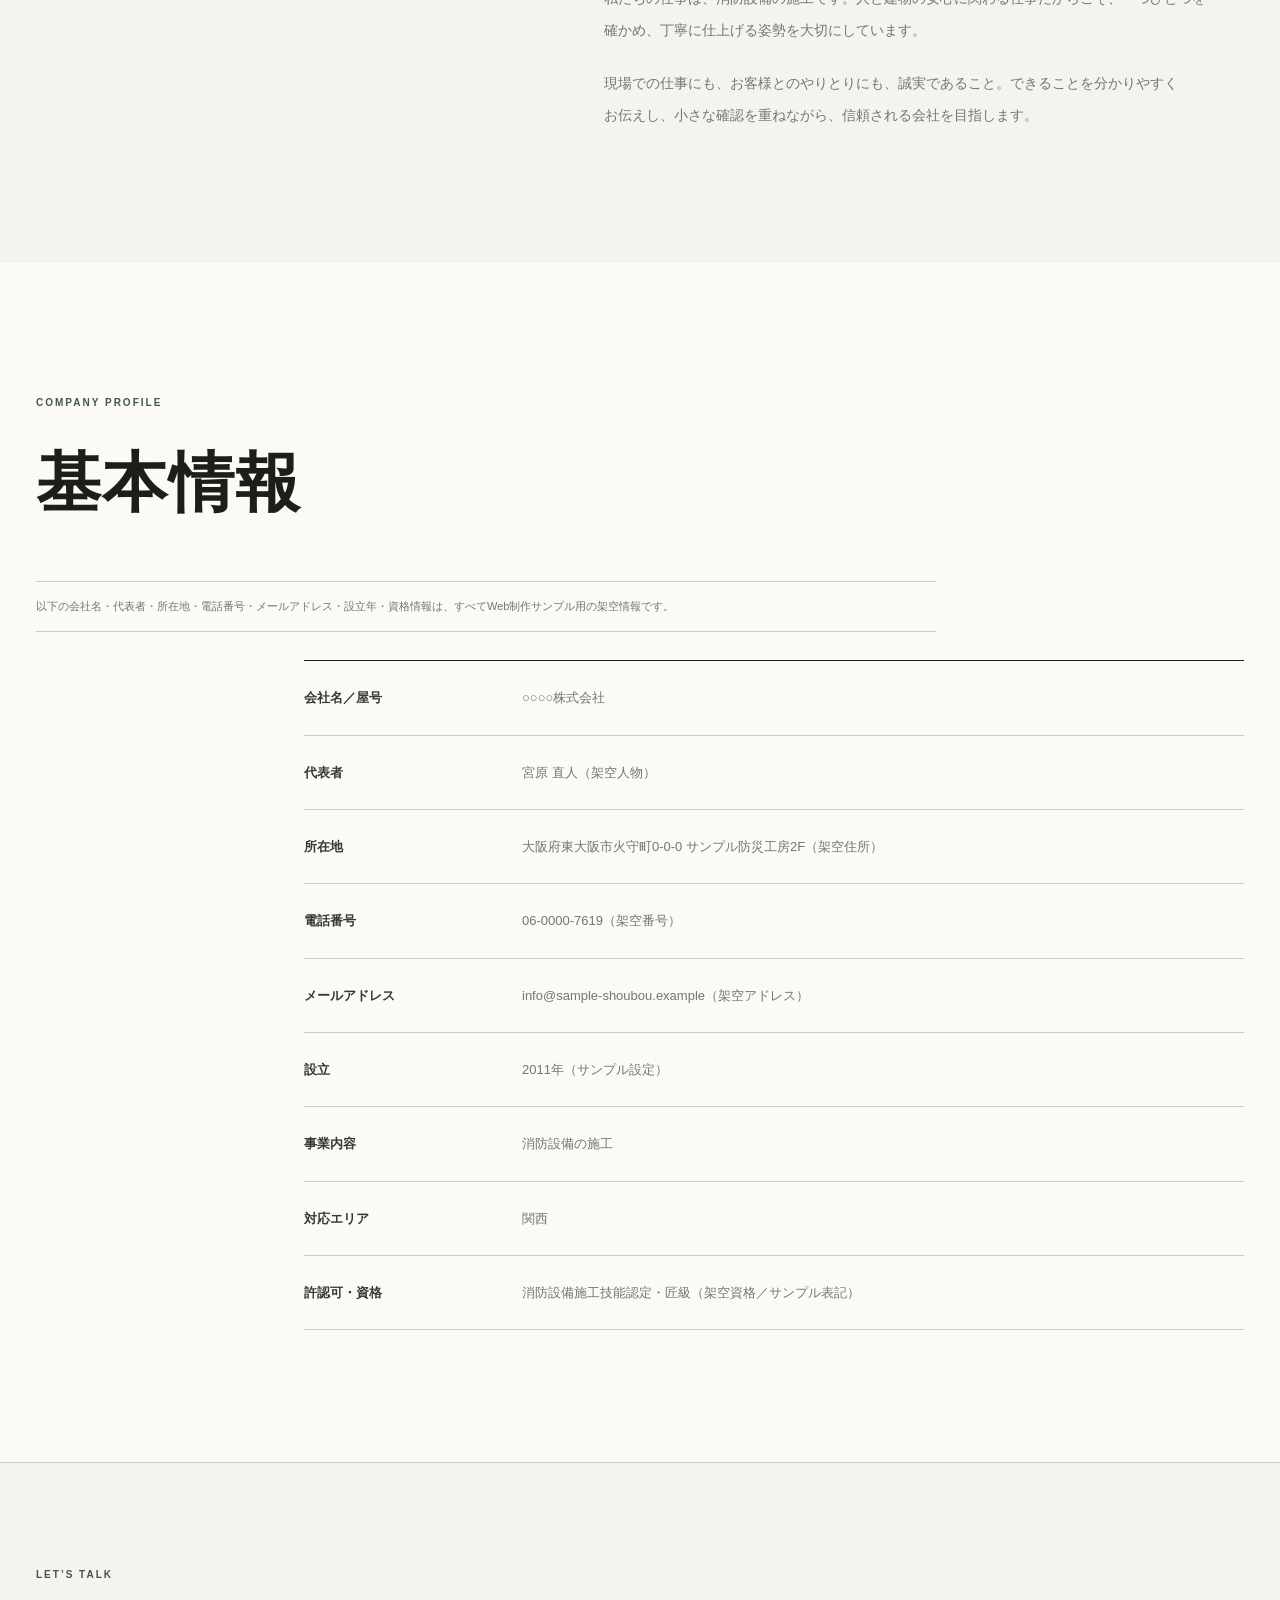
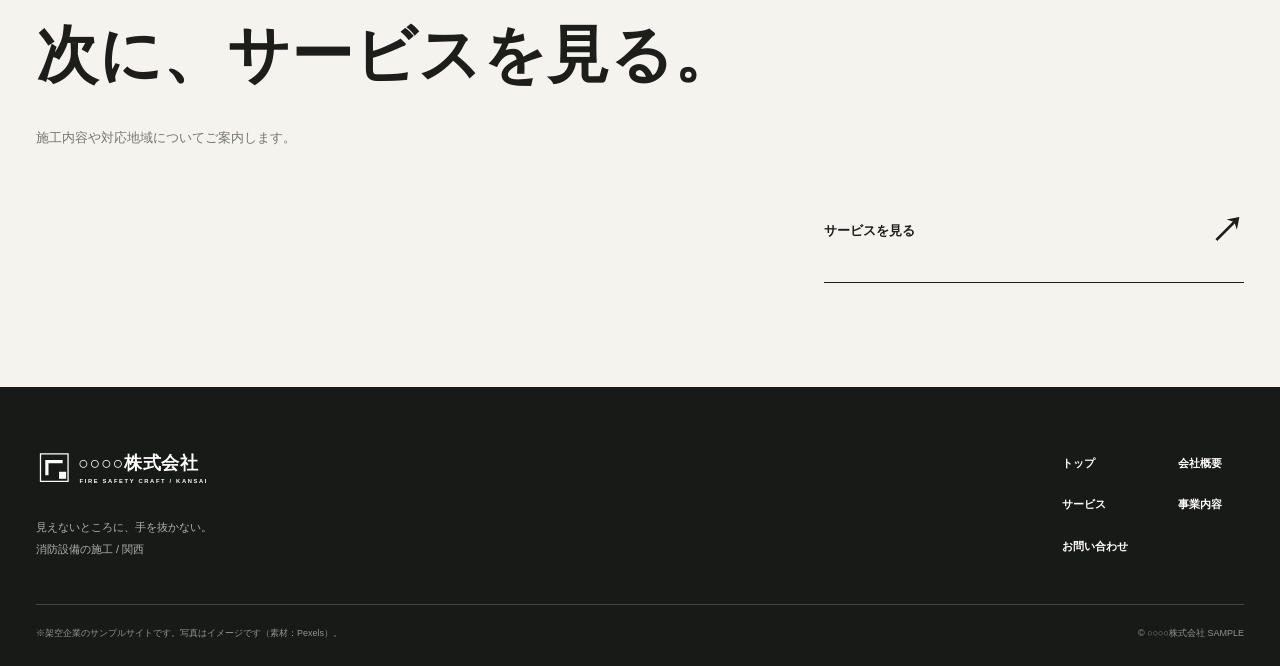
==== commit eaf6b7de: "about.html をドキュメンタリー型デザインへ切替" ====
--- a/about.html
+++ b/about.html
@@ -4,17 +4,17 @@
   <meta charset="utf-8">
   <meta name="viewport" content="width=device-width, initial-scale=1">
   <meta name="description" content="○○○○株式会社の会社概要サンプル。消防設備施工会社を想定した架空情報を掲載しています。">
-  <meta name="theme-color" content="#28241f">
+  <meta name="theme-color" content="#1d1d1a">
   <title>会社概要 | ○○○○株式会社</title>
-  <link rel="icon" href="assets/logo.svg?v=20260918-craft3" type="image/svg+xml">
-  <link rel="stylesheet" href="css/style.css?v=20260918-craft3">
+  <link rel="icon" href="assets/logo.svg?v=20260918-doc1" type="image/svg+xml">
+  <link rel="stylesheet" href="css/style.css?v=20260918-doc1">
   <link rel="stylesheet" href="css/japanese-wrap.css?v=20260918-craft">
 </head>
 <body>
 <a class="skip-link" href="#main">本文へ移動</a>
 <header class="site-header">
   <div class="container header-inner">
-    <a class="logo" href="index.html"><img src="assets/logo.svg?v=20260918-craft3" alt="○○○○株式会社" width="390" height="80"></a>
+    <a class="logo" href="index.html"><img src="assets/logo.svg?v=20260918-doc1" alt="○○○○株式会社" width="390" height="80"></a>
     <nav class="site-nav" id="site-nav" aria-label="メインナビゲーション"><a href="index.html">トップ</a><a href="about.html" aria-current="page">会社概要</a><a href="service.html">サービス</a><a href="business.html">事業内容</a><a href="contact.html">お問い合わせ</a></nav>
     <a class="header-contact" href="contact.html">施工のご相談<span aria-hidden="true">↗</span></a>
     <button class="menu-button" type="button" aria-controls="site-nav" aria-label="メニューを開閉" aria-expanded="false"><span class="menu-lines" aria-hidden="true"></span>MENU</button>
@@ -44,7 +44,7 @@
 <footer class="site-footer">
   <div class="container">
     <div class="footer-main">
-      <div class="footer-brand"><a class="footer-logo" href="index.html"><img src="assets/logo.svg?v=20260918-craft3" alt="○○○○株式会社" width="390" height="80"></a><p>見えないところに、手を抜かない。<br>消防設備の施工 / 関西</p></div>
+      <div class="footer-brand"><a class="footer-logo" href="index.html"><img src="assets/logo.svg?v=20260918-doc1" alt="○○○○株式会社" width="390" height="80"></a><p>見えないところに、手を抜かない。<br>消防設備の施工 / 関西</p></div>
       <nav class="footer-nav" aria-label="フッターナビ"><a href="index.html">トップ</a><a href="about.html" aria-current="page">会社概要</a><a href="service.html">サービス</a><a href="business.html">事業内容</a><a href="contact.html">お問い合わせ</a></nav>
     </div>
     <div class="footer-bottom"><p>※架空企業のサンプルサイトです。写真はイメージです（素材：Pexels）。</p><p>© ○○○○株式会社 SAMPLE</p></div>
--- a/css/style.css
+++ b/css/style.css
@@ -1,336 +1,322 @@
 :root{
-  --paper:#f3eee5;
-  --paper-soft:#faf7f1;
-  --paper-deep:#e7ddd0;
-  --ink:#28241f;
-  --ink-soft:#4f4942;
-  --muted:#746c63;
-  --rust:#9f5039;
-  --rust-dark:#7e3d2c;
-  --line:#cfc3b5;
-  --line-dark:#8e8378;
-  --white:#fffdf9;
-  --max:1280px;
+  --bg:#f5f3ed;
+  --paper:#fbfaf6;
+  --ink:#1d1d1a;
+  --text:#353934;
+  --muted:#73776f;
+  --green:#42574b;
+  --green-deep:#2f4037;
+  --green-pale:#dfe4de;
+  --sand:#b9a78d;
+  --line:#cbc9c1;
+  --line-dark:#8b8c84;
+  --max:1240px;
   --body-font:"Yu Gothic","Hiragino Kaku Gothic ProN",Meiryo,sans-serif;
   --display-font:"Yu Mincho","Hiragino Mincho ProN","Hiragino Mincho Pro",serif;
 }
 *{box-sizing:border-box}
-html{scroll-behavior:smooth;scroll-padding-top:96px}
-body{margin:0;background:var(--paper);color:var(--ink);font-family:var(--body-font);line-height:1.95;-webkit-font-smoothing:antialiased}
+html{scroll-behavior:smooth;scroll-padding-top:88px}
+body{margin:0;background:var(--bg);color:var(--text);font-family:var(--body-font);line-height:1.95;-webkit-font-smoothing:antialiased}
 a{color:inherit;text-decoration:none}
 img{display:block;max-width:100%;height:auto}
 button,input,textarea{font:inherit}
 button{cursor:pointer}
 figure,dl,p{margin:0}
-h1,h2,h3{margin:0;color:inherit}
-h1,h2{font-family:var(--display-font);font-weight:600;letter-spacing:.025em}
-h3{font-family:var(--body-font);font-weight:700}
+h1,h2,h3{margin:0;color:var(--ink)}
+h1,h2{font-family:var(--display-font);font-weight:600;letter-spacing:.02em}
+h3{font-weight:700}
 .container{width:min(calc(100% - 72px),var(--max));margin-inline:auto}
-.section{padding:124px 0}
-.section-title{font-size:clamp(38px,5vw,64px);line-height:1.5}
-.eyebrow{margin:0 0 26px;color:var(--rust);font-size:10px;line-height:1.6;font-weight:700;letter-spacing:.2em}
-.section-eyebrow{display:flex;align-items:center;gap:22px;margin-bottom:42px;color:var(--rust)}
-.section-eyebrow>span{padding-left:22px;border-left:1px solid var(--line-dark);color:var(--muted);font-size:11px;letter-spacing:.08em}
-.lead{max-width:760px;margin-top:28px;color:var(--ink-soft);font-size:15px;line-height:2.15}
-.sample-note{padding:16px 18px;border-left:2px solid var(--rust);background:transparent;color:var(--muted);font-size:12px;line-height:1.9}
+.section{padding:132px 0}
+.section-title{font-size:clamp(38px,5.1vw,66px);line-height:1.5}
+.eyebrow{margin:0 0 24px;color:var(--green);font-size:10px;line-height:1.6;font-weight:700;letter-spacing:.2em}
+.section-eyebrow{display:flex;align-items:center;gap:20px;margin-bottom:38px}
+.section-eyebrow>span{padding-left:20px;border-left:1px solid var(--line-dark);color:var(--muted);font-size:11px;letter-spacing:.04em}
+.lead{max-width:720px;margin-top:26px;color:var(--muted);font-size:15px;line-height:2.2}
+.sample-note{padding:14px 0;border-top:1px solid var(--line);border-bottom:1px solid var(--line);color:var(--muted);font-size:11px;line-height:1.9}
 .skip-link{position:fixed;top:10px;left:14px;z-index:1000;padding:9px 14px;background:var(--ink);color:#fff;transform:translateY(-160%)}
 .skip-link:focus{transform:translateY(0)}
-a:focus-visible,button:focus-visible,input:focus-visible,textarea:focus-visible{outline:3px solid var(--rust);outline-offset:4px}
-
-.text-link{display:inline-flex;align-items:center;justify-content:space-between;gap:28px;padding:10px 0;border-bottom:1px solid currentColor;color:var(--ink);font-size:12px;font-weight:700}
-.text-link span{font-size:18px;line-height:1;transition:transform .2s}
+a:focus-visible,button:focus-visible,input:focus-visible,textarea:focus-visible{outline:3px solid var(--green);outline-offset:4px}
+.text-link{display:inline-flex;align-items:center;gap:24px;padding:9px 0;border-bottom:1px solid currentColor;color:var(--ink);font-size:12px;font-weight:700}
+.text-link span{font-size:18px;transition:transform .2s}
 .text-link:hover span{transform:translate(3px,-3px)}
-.button{display:inline-flex;align-items:center;justify-content:space-between;gap:30px;min-height:58px;padding:16px 24px;border:1px solid var(--ink);background:transparent;color:var(--ink);font-size:12px;font-weight:700}
-.button-dark{background:var(--ink);color:#fff}
-.button-light{background:var(--paper-soft);color:var(--ink);border-color:var(--paper-soft)}
-
-/* header */
-.site-header{position:sticky;top:0;z-index:50;background:rgba(243,238,229,.96);border-bottom:1px solid var(--line);backdrop-filter:blur(10px)}
-.header-inner{display:grid;grid-template-columns:auto minmax(0,1fr) auto;align-items:center;gap:34px;min-height:84px}
-.logo img{width:246px}
-.site-nav{display:flex;align-items:center;justify-content:flex-end;gap:30px}
-.site-nav a{position:relative;padding:31px 0;font-size:11px;font-weight:700;letter-spacing:.03em}
-.site-nav a::after{content:"";position:absolute;left:0;right:0;bottom:21px;height:1px;background:var(--rust);transform:scaleX(0);transform-origin:left;transition:transform .2s}
+.button{display:inline-flex;align-items:center;justify-content:space-between;gap:26px;min-height:56px;padding:15px 22px;border:1px solid var(--ink);background:transparent;color:var(--ink);font-size:12px;font-weight:700}
+.button-light{background:var(--paper)}
+.button-dark{background:var(--green-deep);border-color:var(--green-deep);color:#fff}
+
+/* header: small and quiet, not a corporate band */
+.site-header{position:sticky;top:0;z-index:50;background:rgba(245,243,237,.95);border-bottom:1px solid var(--line);backdrop-filter:blur(10px)}
+.header-inner{display:grid;grid-template-columns:auto minmax(0,1fr) auto;align-items:center;gap:32px;min-height:78px}
+.logo img{width:226px}
+.site-nav{display:flex;justify-content:flex-end;align-items:center;gap:28px}
+.site-nav a{position:relative;padding:28px 0 25px;font-size:11px;font-weight:700}
+.site-nav a::after{content:"";position:absolute;left:0;right:0;bottom:19px;height:1px;background:var(--green);transform:scaleX(0);transform-origin:left;transition:transform .2s}
 .site-nav a:hover::after,.site-nav a[aria-current="page"]::after{transform:scaleX(1)}
-.header-contact{display:inline-flex;align-items:center;gap:18px;padding:14px 18px;border:1px solid var(--ink);font-size:11px;font-weight:700;white-space:nowrap;transition:.2s}
-.header-contact:hover{background:var(--ink);color:#fff}
+.header-contact{display:inline-flex;align-items:center;gap:14px;padding:12px 0 10px;border-bottom:1px solid var(--ink);font-size:11px;font-weight:700;white-space:nowrap}
 .header-contact span{font-size:17px}
-.menu-button{display:none;align-items:center;gap:9px;padding:12px 0 12px 12px;border:0;background:none;color:var(--ink);font-size:10px;font-weight:700;letter-spacing:.1em}
-.menu-lines{width:21px;height:10px;border-top:1px solid currentColor;border-bottom:1px solid currentColor}
-
-/* top hero: text and photograph are treated like an editorial spread */
-.craft-hero{position:relative;min-height:730px;overflow:hidden;background:var(--paper);color:var(--ink)}
-.hero-image{position:absolute;inset:0 0 0 auto;width:56%;background-color:#b7afa5;background-image:url("https://images.pexels.com/photos/8961695/pexels-photo-8961695.jpeg?auto=compress&dpr=1&w=1800");background-size:cover;background-position:center 42%;filter:saturate(.72) contrast(.96)}
-.craft-hero::after{content:"";position:absolute;top:0;bottom:0;left:44%;width:12%;background:linear-gradient(90deg,var(--paper),rgba(243,238,229,0));pointer-events:none}
-.hero-inner{position:relative;z-index:2;display:flex;align-items:center;min-height:730px;padding-block:92px}
-.hero-copy{position:relative;width:49%;max-width:650px;padding-right:48px}
-.hero-copy::before{content:"CRAFT / 01";position:absolute;left:-34px;top:8px;writing-mode:vertical-rl;color:#9d9184;font:700 9px/1 Arial,sans-serif;letter-spacing:.22em}
-.hero-copy .eyebrow{display:flex;align-items:center;gap:14px;margin-bottom:34px}
-.eyebrow-rule{display:block;width:28px;height:1px;background:var(--rust)}
-.hero-copy h1{font-size:clamp(50px,5.8vw,80px);line-height:1.34}
-.hero-copy h1 em{font-style:normal;color:var(--rust)}
-.hero-lead{max-width:520px;margin-top:32px;color:var(--ink-soft);font-size:14px;line-height:2.25}
+.menu-button{display:none;align-items:center;gap:9px;padding:12px 0;border:0;background:none;color:var(--ink);font-size:10px;font-weight:700;letter-spacing:.1em}
+.menu-lines{width:20px;height:10px;border-top:1px solid currentColor;border-bottom:1px solid currentColor}
+
+/* top: headline first, panoramic work image second */
+.craft-hero{
+  display:grid;
+  grid-template-rows:auto 520px;
+  min-height:0;
+  background:var(--bg);
+  color:var(--ink);
+  overflow:hidden;
+}
+.hero-inner{grid-row:1;display:block;min-height:0;padding:118px 0 86px}
+.hero-copy{width:min(100%,980px);max-width:none;padding:0}
+.hero-copy::before{display:none}
+.hero-copy .eyebrow{display:flex;align-items:center;gap:14px;margin-bottom:32px}
+.eyebrow-rule{width:34px;height:1px;background:var(--green)}
+.hero-copy h1{max-width:940px;font-size:clamp(54px,7.2vw,96px);line-height:1.35}
+.hero-copy h1 em{font-style:normal;color:var(--green)}
+.hero-lead{max-width:560px;margin-top:34px;color:var(--muted);font-size:14px;line-height:2.2}
 .hero-actions{display:flex;align-items:center;flex-wrap:wrap;gap:22px 34px;margin-top:38px}
-.hero-text-link{display:inline-flex;align-items:center;gap:22px;padding:12px 0;border-bottom:1px solid var(--line-dark);font-size:12px;font-weight:700}
+.hero-text-link{display:inline-flex;align-items:center;gap:20px;padding:9px 0;border-bottom:1px solid var(--line-dark);font-size:12px;font-weight:700}
 .hero-text-link span{font-size:17px}
-.hero-photo-credit{position:absolute;right:18px;bottom:16px;z-index:3;padding:4px 8px;background:rgba(243,238,229,.9);color:var(--muted);font-size:9px}
-.hero-strip{border-top:1px solid var(--line);border-bottom:1px solid var(--line);background:var(--paper-soft)}
-.hero-strip-inner{display:flex;align-items:center;gap:70px;min-height:94px;padding-block:22px}
+.hero-image{
+  position:relative;
+  inset:auto;
+  grid-row:2;
+  width:100%;
+  height:520px;
+  background-image:url("https://images.pexels.com/photos/8961695/pexels-photo-8961695.jpeg?auto=compress&dpr=1&w=2000");
+  background-size:cover;
+  background-position:center 43%;
+  filter:grayscale(.12) saturate(.7) contrast(.96);
+}
+.craft-hero::after{display:none}
+.hero-photo-credit{position:absolute;right:18px;bottom:16px;z-index:3;padding:4px 8px;background:rgba(245,243,237,.9);color:var(--muted);font-size:9px}
+.hero-strip{border-bottom:1px solid var(--line);background:var(--paper)}
+.hero-strip-inner{display:grid;grid-template-columns:1fr 1fr auto;align-items:center;gap:54px;min-height:96px;padding:22px 0}
 .hero-strip-inner>div{display:flex;align-items:baseline;gap:18px}
-.hero-strip-inner>div>span{color:var(--rust);font-size:9px;font-weight:700;letter-spacing:.18em}
+.hero-strip-inner>div>span{color:var(--green);font-size:9px;font-weight:700;letter-spacing:.18em}
 .hero-strip-inner strong{font-size:14px}
-.hero-strip-link{display:flex;align-items:center;gap:32px;margin-left:auto;font-size:11px;font-weight:700}
+.hero-strip-link{display:inline-flex;align-items:center;gap:28px;font-size:11px;font-weight:700}
 .hero-strip-link span{font-size:18px}
 
-/* editorial statement */
-.introduction{background:var(--paper-soft)}
-.statement-layout{display:grid;grid-template-columns:minmax(0,1.2fr) minmax(300px,.8fr);gap:96px;align-items:start}
-.statement-layout>*{min-width:0}
-.philosophy-copy h2,.message-copy h2{font-size:clamp(40px,5vw,64px);line-height:1.5}
-.statement-body{padding-top:12px;border-top:1px solid var(--line-dark);color:var(--ink-soft);font-size:14px;line-height:2.2}
+/* one-column documentary rhythm */
+.introduction{background:var(--paper)}
+.statement-layout{display:block}
+.philosophy-copy{max-width:960px}
+.philosophy-copy h2,.message-copy h2{font-size:clamp(42px,5.4vw,70px);line-height:1.5}
+.statement-body{width:min(100%,640px);margin:52px 0 0 auto;padding-top:22px;border-top:1px solid var(--line-dark);color:var(--muted);font-size:14px;line-height:2.25}
 .statement-body p+p{margin-top:22px}
 .statement-body .text-link{margin-top:30px}
 
-/* work: photograph + ruled links, no cards */
-.work-section{background:var(--paper)}
-.section-heading{display:grid;grid-template-columns:minmax(0,1fr) 300px;gap:70px;align-items:end;margin-bottom:54px}
-.section-heading>p{padding-bottom:8px;border-bottom:1px solid var(--line-dark);color:var(--muted);font-size:13px;line-height:2}
-.work-grid{display:grid;grid-template-columns:minmax(0,1.3fr) minmax(320px,.7fr);gap:64px;align-items:stretch}
-.work-grid>*{min-width:0}
-.work-image{min-height:520px;background-image:url("https://images.pexels.com/photos/13756513/pexels-photo-13756513.jpeg?auto=compress&dpr=1&w=1800");background-size:cover;background-position:center;filter:saturate(.72)}
-.work-figure figcaption{padding-top:14px;color:var(--muted);font-size:10px;letter-spacing:.04em}
-.work-links{display:flex;flex-direction:column;border-top:1px solid var(--ink)}
-.work-link{position:relative;display:flex;flex-direction:column;justify-content:center;flex:1;padding:32px 50px 32px 0;border-bottom:1px solid var(--line);transition:padding-left .2s,background .2s}
-.work-link:hover{padding-left:14px;background:rgba(159,80,57,.04)}
-.work-number{margin-bottom:16px;color:var(--rust);font-size:9px;font-weight:700;letter-spacing:.16em}
-.work-link h3{font-family:var(--display-font);font-size:34px;font-weight:600}
-.work-link p{margin-top:12px;color:var(--muted);font-size:13px}
-.work-arrow{position:absolute;right:0;top:50%;transform:translateY(-50%);font-size:26px}
-
-/* principles as workshop standards */
-.values-section{background:var(--paper-deep)}
-.principles{margin-top:48px;border-top:1px solid var(--ink)}
-.principle{display:grid;grid-template-columns:110px minmax(260px,.8fr) minmax(0,1.2fr);gap:42px;padding:42px 0;border-bottom:1px solid rgba(40,36,31,.2)}
-.principle>*{min-width:0}
-.principle-number{color:var(--rust);font:400 46px/1.1 var(--display-font)}
-.principle h3{font-family:var(--display-font);font-size:28px;font-weight:600;line-height:1.55}
-.principle p{color:var(--ink-soft);font-size:14px;line-height:2.15}
-
-/* people */
+/* work: picture then two chapter links; no card grid */
+.work-section{background:var(--bg)}
+.section-heading{display:block;margin-bottom:50px}
+.section-heading>div{max-width:820px}
+.section-heading>p{max-width:420px;margin:26px 0 0 auto;padding-top:14px;border-top:1px solid var(--line);color:var(--muted);font-size:13px;line-height:2}
+.work-grid{display:block}
+.work-image{min-height:540px;background-image:url("https://images.pexels.com/photos/13756513/pexels-photo-13756513.jpeg?auto=compress&dpr=1&w=2000");background-size:cover;background-position:center;filter:grayscale(.08) saturate(.65)}
+.work-figure figcaption{padding-top:12px;color:var(--muted);font-size:10px}
+.work-links{display:grid;grid-template-columns:1fr 1fr;margin-top:42px;border-top:1px solid var(--ink)}
+.work-link{position:relative;min-height:260px;padding:32px 60px 32px 0;border-bottom:1px solid var(--ink)}
+.work-link+ .work-link{padding-left:48px;border-left:1px solid var(--line)}
+.work-number{display:block;margin-bottom:54px;color:var(--green);font-size:9px;font-weight:700;letter-spacing:.17em}
+.work-link h3{font-family:var(--display-font);font-size:36px;font-weight:600;line-height:1.4}
+.work-link p{margin-top:14px;color:var(--muted);font-size:13px}
+.work-arrow{position:absolute;right:0;top:28px;font-size:26px}
+.work-link+ .work-link .work-arrow{right:0}
+
+/* standards: each one is a full-width chapter, not a repeated card/row */
+.values-section{background:var(--green-pale)}
+.principles{margin-top:56px;border-top:1px solid var(--ink)}
+.principle{position:relative;display:block;min-height:300px;padding:56px 0 58px 210px;border-bottom:1px solid rgba(29,29,26,.24);overflow:hidden}
+.principle-number{position:absolute;left:0;top:26px;color:rgba(66,87,75,.18);font:400 150px/1 var(--display-font)}
+.principle h3{font-family:var(--display-font);font-size:clamp(32px,4vw,50px);font-weight:600;line-height:1.5}
+.principle p{width:min(100%,620px);margin:22px 0 0 auto;color:var(--text);font-size:14px;line-height:2.2}
+
+/* people: photo above, story below */
 .people-section{padding:0;background:var(--ink);color:#fff}
-.people-grid{display:grid;grid-template-columns:minmax(0,.92fr) minmax(0,1.08fr);min-height:650px}
-.people-grid>*{min-width:0}
-.people-section .person-copy{display:flex;align-items:center;padding:78px 74px 78px 0}
-.person-copy-inner{width:100%;max-width:600px}
-.person-copy .eyebrow{color:#d59a86}
-.person-copy h2{font-size:clamp(38px,4.5vw,58px);line-height:1.55}
-.person-copy p:not(.eyebrow){margin-top:24px;color:#ded8d0;font-size:14px;line-height:2.2}
-.people-photo{min-height:650px;background-image:url("https://images.pexels.com/photos/21812143/pexels-photo-21812143/free-photo-of-electrician-working-with-cables.jpeg?auto=compress&dpr=1&w=1800");background-size:cover;background-position:center 28%;filter:saturate(.64) contrast(.98)}
-.text-link-light{margin-top:28px;color:#fff;border-bottom-color:#827970}
-
-/* subpage title: no navy band, just paper and scale */
-.page-heading{position:relative;padding:36px 0 86px;background:var(--paper)}
-.page-heading::after{content:"";position:absolute;left:0;right:0;bottom:0;height:1px;background:var(--line)}
-.breadcrumbs{display:flex;align-items:center;flex-wrap:wrap;gap:12px;margin-bottom:54px;color:var(--muted);font-size:10px}
+.people-grid{display:grid;grid-template-columns:1fr;min-height:0}
+.people-photo{grid-row:1;min-height:600px;background-image:url("https://images.pexels.com/photos/21812143/pexels-photo-21812143/free-photo-of-electrician-working-with-cables.jpeg?auto=compress&dpr=1&w=2000");background-size:cover;background-position:center 25%;filter:grayscale(.16) saturate(.55)}
+.people-section .person-copy{grid-row:2;display:block;padding:82px 0 92px}
+.person-copy-inner{width:min(100%,920px);max-width:none}
+.person-copy .eyebrow{color:#b9c8bf}
+.person-copy h2{color:#fff;font-size:clamp(40px,5vw,64px);line-height:1.55}
+.person-copy p:not(.eyebrow){width:min(100%,640px);margin:28px 0 0 auto;color:#d6d4cf;font-size:14px;line-height:2.2}
+.text-link-light{margin:30px 0 0 auto;color:#fff;border-bottom-color:#77776f}
+
+/* lower page masthead */
+.page-heading{padding:34px 0 76px;background:var(--bg);border-bottom:1px solid var(--line)}
+.breadcrumbs{display:flex;gap:12px;flex-wrap:wrap;margin-bottom:62px;color:var(--muted);font-size:10px}
 .breadcrumbs a:hover{text-decoration:underline}
 .page-heading-grid{display:block}
 .page-hero-copy .eyebrow{margin-bottom:18px}
-.page-hero-copy h1{font-size:clamp(54px,7vw,88px);line-height:1.18}
-.page-summary{width:min(46%,560px);margin:28px 0 0 auto;padding-top:18px;border-top:1px solid var(--line-dark);color:var(--ink-soft);font-size:14px;line-height:2.15}
-.wide-photo{height:500px;background-size:cover;filter:saturate(.68)}
-.people-wide{background-image:url("https://images.pexels.com/photos/21812143/pexels-photo-21812143/free-photo-of-electrician-working-with-cables.jpeg?auto=compress&dpr=1&w=1800");background-position:center 24%}
-.installation-wide{background-image:url("https://images.pexels.com/photos/8961695/pexels-photo-8961695.jpeg?auto=compress&dpr=1&w=1800");background-position:center 42%}
-.wide-figure figcaption{display:flex;justify-content:space-between;gap:20px;padding-top:12px;color:var(--muted);font-size:9px;letter-spacing:.14em}
+.page-hero-copy h1{font-size:clamp(58px,8vw,104px);line-height:1.16}
+.page-summary{width:min(100%,560px);margin:36px 0 0 auto;padding-top:18px;border-top:1px solid var(--line-dark);color:var(--muted);font-size:14px;line-height:2.15}
+.wide-photo{height:560px;background-size:cover;filter:grayscale(.12) saturate(.62)}
+.people-wide{background-image:url("https://images.pexels.com/photos/21812143/pexels-photo-21812143/free-photo-of-electrician-working-with-cables.jpeg?auto=compress&dpr=1&w=2000");background-position:center 24%}
+.installation-wide{background-image:url("https://images.pexels.com/photos/8961695/pexels-photo-8961695.jpeg?auto=compress&dpr=1&w=2000");background-position:center 43%}
+.wide-figure figcaption{display:flex;justify-content:space-between;gap:20px;padding-top:12px;color:var(--muted);font-size:9px;letter-spacing:.12em}
 .wide-figure figcaption span{letter-spacing:0}
 
 /* about */
-.about-intro{padding-top:56px}
-.about-statement{margin-top:78px}
-.profile-section{background:var(--paper-soft)}
-.profile-layout{display:grid;grid-template-columns:270px minmax(0,1fr);gap:86px}
-.profile-layout>*{min-width:0}
-.profile-heading{position:sticky;top:118px;align-self:start}
-.profile-section .sample-note{margin-bottom:28px}
-.profile-sheet{border-top:1px solid var(--ink)}
-.profile-row{display:grid;grid-template-columns:170px minmax(0,1fr);gap:36px;padding:24px 0;border-bottom:1px solid var(--line);font-size:13px}
+.about-intro{padding-top:52px}
+.about-statement{margin-top:80px}
+.profile-section{background:var(--paper)}
+.profile-layout{display:block}
+.profile-heading{position:static;max-width:700px;margin-bottom:48px}
+.profile-section .sample-note{max-width:900px;margin-bottom:28px}
+.profile-sheet{width:min(100%,940px);margin-left:auto;border-top:1px solid var(--ink)}
+.profile-row{display:grid;grid-template-columns:180px minmax(0,1fr);gap:38px;padding:24px 0;border-bottom:1px solid var(--line);font-size:13px}
 .profile-row dt{font-weight:700}
 .profile-row dd{margin:0;color:var(--muted);overflow-wrap:anywhere}
 
-/* service */
-.service-visual{height:430px;margin-top:54px;background-image:url("https://images.pexels.com/photos/13756513/pexels-photo-13756513.jpeg?auto=compress&dpr=1&w=1800");background-size:cover;background-position:center;filter:saturate(.68)}
+/* service: chapters stacked vertically */
+.service-visual{height:500px;margin-top:50px;background-image:url("https://images.pexels.com/photos/13756513/pexels-photo-13756513.jpeg?auto=compress&dpr=1&w=2000");background-size:cover;background-position:center;filter:grayscale(.08) saturate(.62)}
 .service-notes{margin-top:70px;border-top:1px solid var(--ink)}
-.service-note{display:grid;grid-template-columns:200px minmax(0,1fr);gap:74px;padding:48px 0;border-bottom:1px solid var(--line)}
-.service-note>*{min-width:0}
-.service-note-label{color:var(--muted);font-size:11px;font-weight:700}
-.service-note-label>span{display:block;margin-bottom:14px;color:var(--rust);font:400 48px/1.15 var(--display-font)}
-.service-note h2{font-size:clamp(32px,4vw,50px);line-height:1.5}
-.service-note p{max-width:820px;margin-top:22px;color:var(--ink-soft);font-size:14px;line-height:2.15}
-.service-note aside{margin-top:22px;padding:18px 0;border-top:1px solid var(--line);color:var(--muted);font-size:12px;line-height:1.9}
+.service-note{position:relative;display:block;min-height:360px;padding:56px 0 58px 190px;border-bottom:1px solid var(--line)}
+.service-note-label{position:absolute;left:0;top:50px;color:var(--muted);font-size:11px;font-weight:700}
+.service-note-label>span{display:block;margin-bottom:6px;color:rgba(66,87,75,.28);font:400 88px/1 var(--display-font)}
+.service-note h2{font-size:clamp(34px,4.3vw,54px);line-height:1.5}
+.service-note p{width:min(100%,760px);margin:24px 0 0 auto;color:var(--text);font-size:14px;line-height:2.2}
+.service-note aside{width:min(100%,760px);margin:22px 0 0 auto;padding:16px 0;border-top:1px solid var(--line);color:var(--muted);font-size:12px;line-height:1.9}
 
 /* business */
-.work-detail{padding-top:56px;padding-bottom:84px}
-.business-copy{padding:62px 0 0}
-.business-copy-inner{max-width:1040px;margin-left:auto}
-.business-copy .eyebrow{margin-bottom:20px}
-.business-copy h2{font-size:clamp(40px,5vw,62px);line-height:1.5}
-.business-description{display:grid;grid-template-columns:1fr 1fr;gap:64px;margin-top:34px;padding-top:28px;border-top:1px solid var(--line-dark)}
-.business-description p{color:var(--ink-soft);font-size:14px;line-height:2.2}
-.facts-section{padding:38px 0;background:var(--ink);color:#fff}
-.business-facts{display:grid;grid-template-columns:repeat(3,minmax(0,1fr))}
-.business-fact{padding:6px 34px;border-left:1px solid #615a52}
-.business-fact:first-child{padding-left:0;border-left:0}
-.business-fact>span{display:block;margin-bottom:9px;color:#d59a86;font-size:9px;font-weight:700;letter-spacing:.16em}
-.business-fact strong{font-family:var(--display-font);font-size:18px;font-weight:600}
-
-/* contact: read down the page instead of a standard side-by-side form */
+.work-detail{padding-top:52px;padding-bottom:92px}
+.work-detail .business-copy{padding:70px 0 0}
+.business-copy-inner{max-width:1080px;margin-left:auto}
+.business-copy h2{font-size:clamp(42px,5.4vw,68px);line-height:1.5}
+.business-description{display:block;width:min(100%,720px);margin:40px 0 0 auto;padding-top:24px;border-top:1px solid var(--line-dark)}
+.business-description p{color:var(--muted);font-size:14px;line-height:2.2}
+.business-description p+p{margin-top:20px}
+.facts-section{padding:0;background:var(--paper);color:var(--ink)}
+.business-facts{display:block;border-top:1px solid var(--ink)}
+.business-fact{display:grid;grid-template-columns:180px minmax(0,1fr);gap:36px;padding:26px 0;border-bottom:1px solid var(--line)}
+.business-fact>span{color:var(--green);font-size:9px;font-weight:700;letter-spacing:.16em}
+.business-fact strong{font-family:var(--display-font);font-size:20px;font-weight:600}
+
+/* contact: one calm vertical page */
 .contact-wrap{display:block}
-.contact-note{display:grid;grid-template-columns:220px minmax(260px,.7fr) minmax(0,1.3fr);gap:52px;align-items:start;padding:0 0 64px;border-bottom:1px solid var(--ink)}
-.contact-note .eyebrow{margin-top:8px}
-.contact-note h2{font-family:var(--display-font);font-size:38px;font-weight:600;line-height:1.5}
-.contact-note>p:not(.eyebrow){color:var(--muted);font-size:13px;line-height:2.1}
-.contact-data{display:grid;grid-template-columns:1fr 1fr;border-top:1px solid var(--line-dark)}
+.contact-note{display:block;max-width:900px;padding:0 0 62px;border-bottom:1px solid var(--ink)}
+.contact-note h2{font-family:var(--display-font);font-size:42px;font-weight:600;line-height:1.5}
+.contact-note>p:not(.eyebrow){width:min(100%,620px);margin:24px 0 0;color:var(--muted);font-size:13px;line-height:2.1}
+.contact-data{display:grid;grid-template-columns:1fr 1fr;margin-top:42px;border-top:1px solid var(--line-dark)}
 .contact-data>div{padding:18px 18px 18px 0;border-bottom:1px solid var(--line)}
-.contact-data dt{color:var(--rust);font-size:9px;font-weight:700;letter-spacing:.14em}
+.contact-data dt{color:var(--green);font-size:9px;font-weight:700;letter-spacing:.14em}
 .contact-data dd{margin:5px 0 0;font-size:13px;font-weight:700;overflow-wrap:anywhere}
-.contact-form{width:min(980px,100%);margin:78px 0 0 auto}
-.form-title{display:flex;align-items:end;justify-content:space-between;gap:30px;padding-bottom:24px;border-bottom:1px solid var(--ink)}
-.form-title .eyebrow{margin:0}
+.contact-form{width:min(100%,900px);margin:74px 0 0 auto}
+.form-title{display:block;padding-bottom:24px;border-bottom:1px solid var(--ink)}
 .form-title h2{font-family:var(--display-font);font-size:42px;font-weight:600}
-.form-grid{margin-top:18px}
-.form-row{display:grid;grid-template-columns:190px minmax(0,1fr);gap:28px;padding:22px 0;border-bottom:1px solid var(--line)}
-.form-row label{padding-top:13px;font-size:12px;font-weight:700}
-.contact-form input,.contact-form textarea{display:block;width:100%;min-width:0;padding:13px 0;border:0;border-bottom:1px solid var(--line-dark);border-radius:0;background:transparent;color:var(--ink);resize:vertical}
-.contact-form input:focus,.contact-form textarea:focus{outline:0;border-bottom-color:var(--rust)}
-.form-actions{display:flex;align-items:center;justify-content:space-between;gap:30px;margin-top:30px}
-.form-note{color:var(--muted);font-size:11px;line-height:1.8}
-
-/* CTA */
-.cta{background:var(--rust);color:#fff}
-.cta-inner{display:grid;grid-template-columns:minmax(0,1fr) 300px;align-items:center;gap:80px;padding:86px 0}
-.cta .eyebrow{color:#f2c9b9}
-.cta h2{font-size:clamp(34px,4.4vw,54px);line-height:1.55}
-.cta p:not(.eyebrow){margin-top:20px;color:#f0ddd4;font-size:13px}
-.action-link{display:flex;align-items:center;justify-content:space-between;gap:28px;min-height:92px;padding:24px 28px;background:var(--paper-soft);color:var(--ink);font-size:13px;font-weight:700;transition:background .2s}
-.action-link:hover{background:#fff}
-.action-arrow{font-size:30px}
+.form-grid{margin-top:16px}
+.form-row{display:block;padding:22px 0;border-bottom:1px solid var(--line)}
+.form-row label{display:block;margin-bottom:10px;font-size:12px;font-weight:700}
+.contact-form input,.contact-form textarea{display:block;width:100%;padding:12px 0;border:0;border-bottom:1px solid var(--line-dark);border-radius:0;background:transparent;color:var(--ink);resize:vertical}
+.contact-form input:focus,.contact-form textarea:focus{outline:0;border-bottom-color:var(--green)}
+.form-actions{display:block;margin-top:28px}
+.form-note{margin-bottom:22px;color:var(--muted);font-size:11px;line-height:1.8}
+
+/* end note instead of colored CTA band */
+.cta{background:var(--bg);color:var(--ink);border-top:1px solid var(--line)}
+.cta-inner{display:block;padding:104px 0}
+.cta .eyebrow{color:var(--green)}
+.cta h2{max-width:930px;font-size:clamp(38px,5vw,62px);line-height:1.55}
+.cta p:not(.eyebrow){margin-top:22px;color:var(--muted);font-size:13px}
+.action-link{display:flex;align-items:center;justify-content:space-between;width:min(100%,420px);min-height:88px;margin:44px 0 0 auto;padding:0 0 16px;border-bottom:1px solid var(--ink);background:transparent;color:var(--ink);font-size:13px;font-weight:700}
+.action-arrow{font-size:34px}
 
 /* footer */
-.site-footer{background:#1f1c18;color:#fff}
-.footer-main{display:grid;grid-template-columns:1fr auto;gap:64px;padding:64px 0 48px}
-.footer-logo img{width:260px;filter:brightness(0) invert(1)}
-.footer-brand p{margin-top:22px;color:#b9b0a6;font-size:11px;line-height:2}
-.footer-nav{display:grid;grid-template-columns:repeat(2,minmax(0,1fr));gap:18px 54px;padding-top:8px;font-size:11px;font-weight:700}
+.site-footer{background:#181a17;color:#fff}
+.footer-main{display:grid;grid-template-columns:1fr auto;gap:64px;padding:58px 0 44px}
+.footer-logo img{width:250px;filter:brightness(0) invert(1)}
+.footer-brand p{margin-top:20px;color:#aeb3ad;font-size:11px;line-height:2}
+.footer-nav{display:grid;grid-template-columns:repeat(2,minmax(0,1fr));gap:17px 50px;padding-top:8px;font-size:11px;font-weight:700}
 .footer-nav a:hover{text-decoration:underline}
-.footer-bottom{display:flex;justify-content:space-between;gap:24px;padding:20px 0 26px;border-top:1px solid #4d4740;color:#938a81;font-size:9px;line-height:1.9}
+.footer-bottom{display:flex;justify-content:space-between;gap:24px;padding:20px 0 24px;border-top:1px solid #444842;color:#8f958e;font-size:9px;line-height:1.9}
 
 @media(max-width:1080px){
-  .header-inner{grid-template-columns:minmax(0,1fr) auto;min-height:78px}
-  .logo img{width:222px}
+  .header-inner{grid-template-columns:minmax(0,1fr) auto;min-height:74px}
+  .logo img{width:210px}
   .header-contact{display:none}
   .menu-button{display:flex}
-  .site-nav{display:none;position:absolute;top:100%;left:0;right:0;flex-direction:column;align-items:stretch;gap:0;padding:12px 28px 24px;background:var(--ink);color:#fff}
+  .site-nav{display:none;position:absolute;top:100%;left:0;right:0;flex-direction:column;align-items:stretch;gap:0;padding:12px 28px 24px;background:#181a17;color:#fff}
   .site-nav.open{display:flex}
-  .site-nav a{padding:15px 0;border-bottom:1px solid #514b44}
+  .site-nav a{padding:15px 0;border-bottom:1px solid #4b4f49}
   .site-nav a::after{display:none}
-  .site-nav a[aria-current="page"]{color:#d59a86}
+  .site-nav a[aria-current="page"]{color:#b9c8bf}
 }
 @media(max-width:980px){
-  .section{padding:92px 0}
-  .craft-hero{display:flex;flex-direction:column;min-height:0}
-  .hero-image{position:relative;order:2;width:100%;height:480px}
-  .craft-hero::after{display:none}
-  .hero-inner{order:1;min-height:0;padding-block:84px}
-  .hero-copy{width:100%;max-width:760px;padding-right:0}
-  .hero-copy::before{display:none}
-  .hero-photo-credit{bottom:16px}
-  .statement-layout{grid-template-columns:1fr;gap:34px}
-  .statement-body{max-width:760px}
-  .section-heading{grid-template-columns:1fr;gap:26px}
-  .section-heading>p{max-width:430px}
-  .work-grid{grid-template-columns:1fr;gap:34px}
-  .work-image{min-height:430px}
-  .principle{grid-template-columns:70px minmax(0,1fr);gap:16px 28px}
-  .principle-number{grid-row:span 2}
-  .principle p{grid-column:2}
-  .people-grid{grid-template-columns:1fr}
-  .people-section .person-copy{padding:70px 0}
+  .section{padding:94px 0}
+  .craft-hero{grid-template-rows:auto 440px}
+  .hero-image{height:440px}
+  .work-links{grid-template-columns:1fr}
+  .work-link+ .work-link{padding-left:0;border-left:0}
+  .principle{padding-left:150px}
+  .principle-number{font-size:116px}
   .people-photo{min-height:500px}
-  .page-summary{width:min(70%,620px)}
-  .profile-layout{grid-template-columns:1fr;gap:34px}
-  .profile-heading{position:static}
-  .service-note{grid-template-columns:150px minmax(0,1fr);gap:42px}
-  .contact-note{grid-template-columns:1fr 1fr;gap:30px 44px}
-  .contact-note .eyebrow{grid-column:1/-1}
-  .contact-data{grid-column:1/-1}
-  .cta-inner{grid-template-columns:minmax(0,1fr) 250px;gap:46px}
+  .page-summary{margin-left:0}
+  .profile-sheet{margin-left:0}
+  .service-note{padding-left:150px}
+  .business-copy-inner{margin-left:0}
+  .business-description{margin-left:0}
+  .contact-form{margin-left:0}
+  .action-link{margin-left:0}
 }
 @media(max-width:720px){
   .container{width:min(calc(100% - 32px),var(--max))}
   .section{padding:68px 0}
-  .header-inner{min-height:70px}
-  .logo img{width:184px}
+  .header-inner{min-height:68px}
+  .logo img{width:180px}
   .site-nav{padding-inline:18px}
-  .craft-hero .hero-inner{padding-block:62px}
-  .hero-image{height:360px;background-position:62% center}
-  .hero-copy .eyebrow{margin-bottom:26px}
+  .craft-hero{grid-template-rows:auto 300px}
+  .hero-inner{padding:66px 0 54px}
+  .hero-image{height:300px;background-position:61% center}
+  .hero-copy .eyebrow{margin-bottom:24px}
   .hero-lead{font-size:13px}
-  .hero-actions{margin-top:30px}
-  .hero-strip-inner{display:grid;grid-template-columns:1fr 1fr;gap:20px;padding-block:22px}
+  .hero-actions{margin-top:28px}
+  .hero-strip-inner{grid-template-columns:1fr 1fr;gap:20px;padding:20px 0}
   .hero-strip-inner>div{display:block}
   .hero-strip-inner>div>span{display:block;margin-bottom:4px}
-  .hero-strip-link{grid-column:1/-1;margin:0;padding-top:16px;border-top:1px solid var(--line)}
-  .section-eyebrow{gap:16px;margin-bottom:28px;flex-wrap:wrap}
-  .section-eyebrow>span{padding-left:16px}
-  .statement-layout{gap:26px}
-  .statement-body{font-size:13px}
-  .section-heading{margin-bottom:30px}
-  .work-image{min-height:310px}
-  .work-link{padding:28px 44px 28px 0}
+  .hero-strip-link{grid-column:1/-1;padding-top:14px;border-top:1px solid var(--line)}
+  .section-eyebrow{gap:15px;margin-bottom:28px;flex-wrap:wrap}
+  .section-eyebrow>span{padding-left:15px}
+  .statement-body{margin-top:34px;font-size:13px}
+  .section-heading{margin-bottom:28px}
+  .section-heading>p{margin-left:0}
+  .work-image{min-height:300px}
+  .work-links{margin-top:30px}
+  .work-link{min-height:210px;padding:28px 42px 28px 0}
+  .work-number{margin-bottom:36px}
   .work-link h3{font-size:30px}
-  .principles{margin-top:34px}
-  .principle{grid-template-columns:42px minmax(0,1fr);gap:12px 18px;padding:30px 0}
-  .principle-number{font-size:34px}
-  .principle h3{font-size:24px}
-  .principle p{font-size:13px}
-  .people-section .person-copy{padding:58px 0}
-  .people-photo{min-height:380px}
-  .person-copy p:not(.eyebrow){font-size:13px}
-  .page-heading{padding:24px 0 52px}
-  .breadcrumbs{margin-bottom:34px}
-  .page-summary{width:100%;margin-top:24px;font-size:13px}
-  .wide-photo{height:310px}
+  .principles{margin-top:32px}
+  .principle{min-height:0;padding:34px 0 38px 62px}
+  .principle-number{top:28px;font-size:52px}
+  .principle h3{font-size:26px}
+  .principle p{margin-top:16px;font-size:13px}
+  .people-photo{min-height:350px}
+  .people-section .person-copy{padding:56px 0 62px}
+  .person-copy p:not(.eyebrow){margin-left:0;font-size:13px}
+  .page-heading{padding:24px 0 50px}
+  .breadcrumbs{margin-bottom:36px}
+  .page-summary{margin-top:26px;font-size:13px}
+  .wide-photo{height:300px}
   .wide-figure figcaption{font-size:8px}
-  .about-intro,.work-detail{padding-top:36px}
-  .about-statement{margin-top:46px}
+  .about-intro,.work-detail{padding-top:34px}
+  .about-statement{margin-top:44px}
   .profile-row{grid-template-columns:1fr;gap:7px;padding:20px 0}
-  .service-visual{height:280px;margin-top:32px}
+  .service-visual{height:270px;margin-top:30px}
   .service-notes{margin-top:40px}
-  .service-note{grid-template-columns:1fr;gap:20px;padding:32px 0}
-  .service-note-label{display:flex;align-items:baseline;gap:16px}
-  .service-note-label>span{margin:0;font-size:34px}
-  .business-copy{padding-top:34px}
-  .business-description{grid-template-columns:1fr;gap:18px;margin-top:24px;padding-top:22px}
-  .facts-section{padding:14px 0}
-  .business-facts{grid-template-columns:1fr}
-  .business-fact,.business-fact:first-child{padding:22px 0;border-left:0;border-bottom:1px solid #554f48}
-  .business-fact:last-child{border-bottom:0}
-  .contact-note{grid-template-columns:1fr;gap:22px;padding-bottom:46px}
-  .contact-note .eyebrow,.contact-data{grid-column:auto}
+  .service-note{min-height:0;padding:32px 0}
+  .service-note-label{position:static;display:flex;align-items:baseline;gap:14px;margin-bottom:18px}
+  .service-note-label>span{display:inline;margin:0;font-size:34px}
+  .service-note p,.service-note aside{margin-left:0}
+  .business-description{width:100%;margin-top:26px}
+  .business-fact{grid-template-columns:1fr;gap:7px;padding:21px 0}
   .contact-data{grid-template-columns:1fr}
   .contact-form{margin-top:54px}
-  .form-title{display:block}
-  .form-title .eyebrow{margin-bottom:12px}
   .form-title h2{font-size:34px}
-  .form-row{grid-template-columns:1fr;gap:10px;padding:20px 0}
-  .form-row label{padding:0}
-  .form-actions{align-items:stretch;flex-direction:column}
-  .form-actions .button{width:100%}
-  .cta-inner{grid-template-columns:1fr;gap:30px;padding:60px 0}
-  .action-link{min-height:76px}
+  .cta-inner{padding:68px 0}
+  .action-link{margin-top:34px}
   .footer-main{grid-template-columns:1fr;gap:30px;padding:42px 0 30px}
-  .footer-logo img{width:232px}
+  .footer-logo img{width:230px}
   .footer-nav{gap:16px 34px}
-  .footer-bottom{flex-direction:column;gap:12px;padding-bottom:24px}
+  .footer-bottom{flex-direction:column;gap:12px}
 }
 @media(prefers-reduced-motion:reduce){
   html{scroll-behavior:auto}
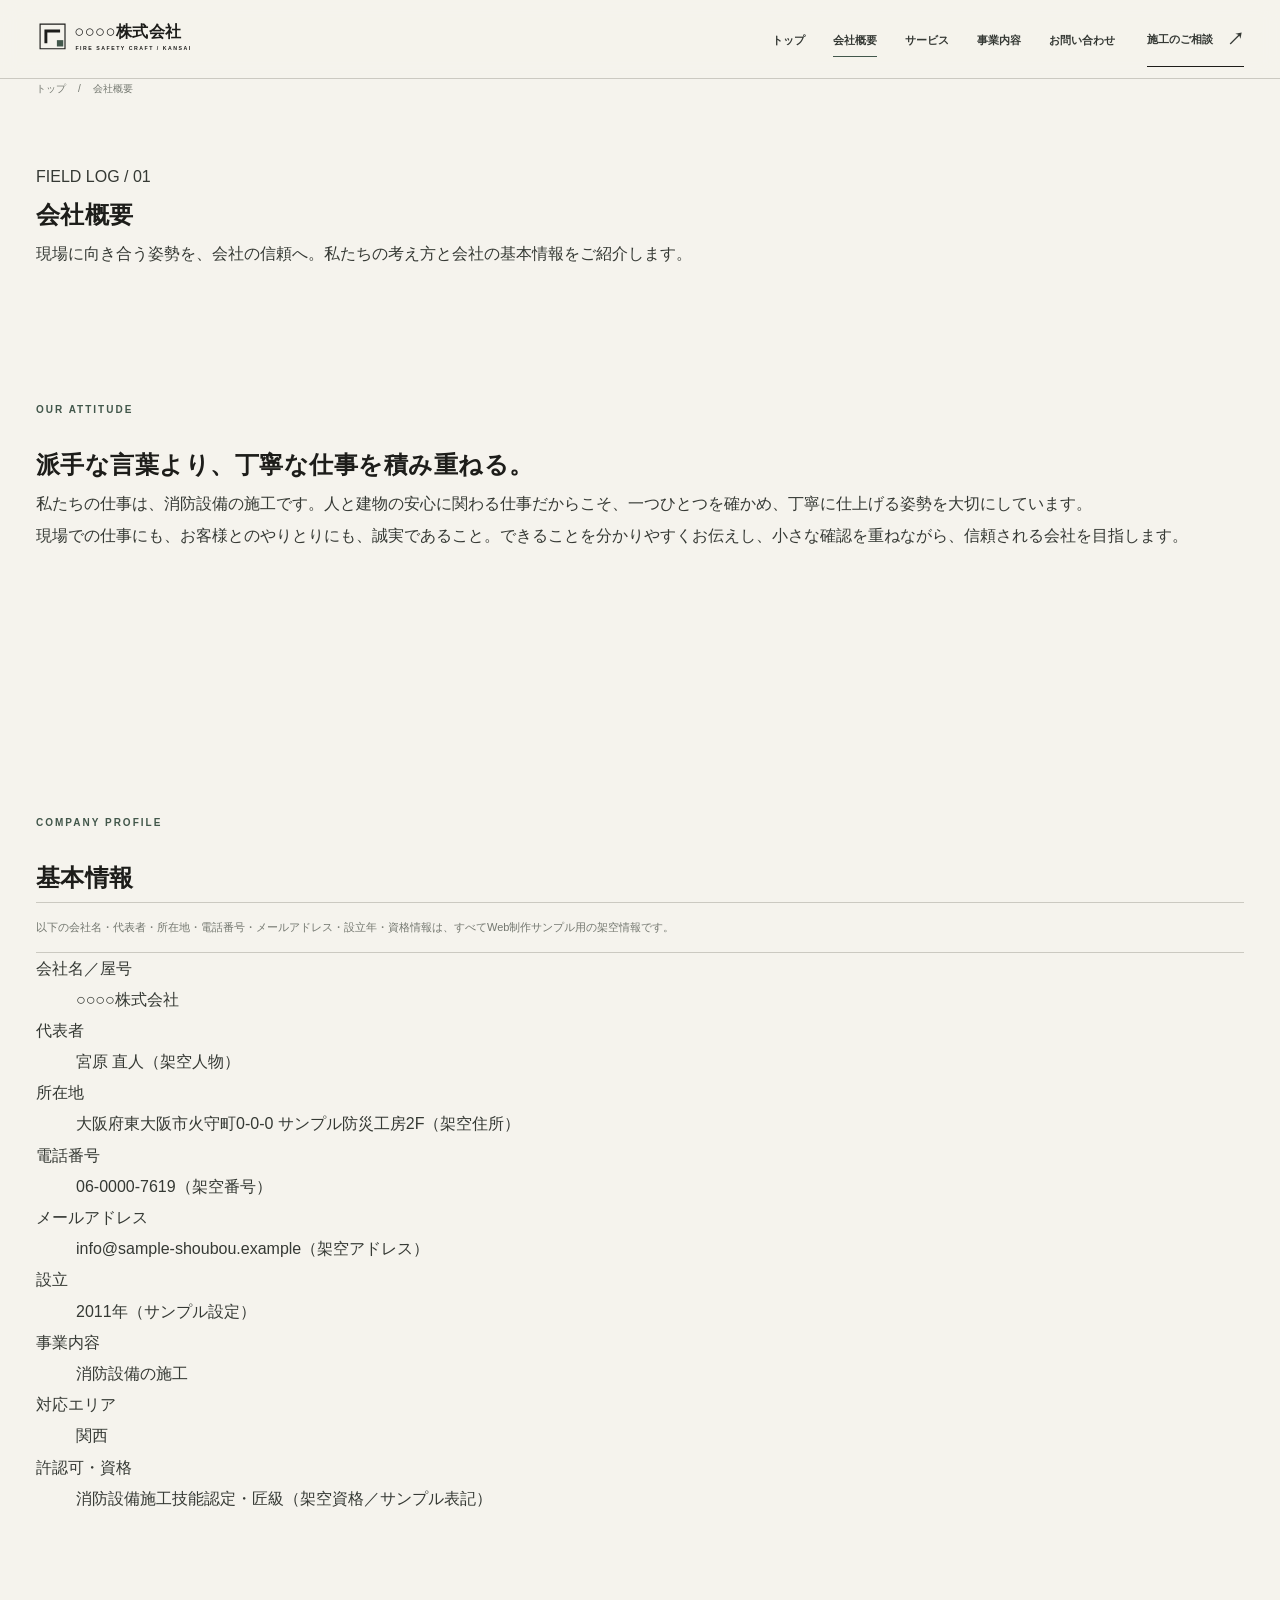
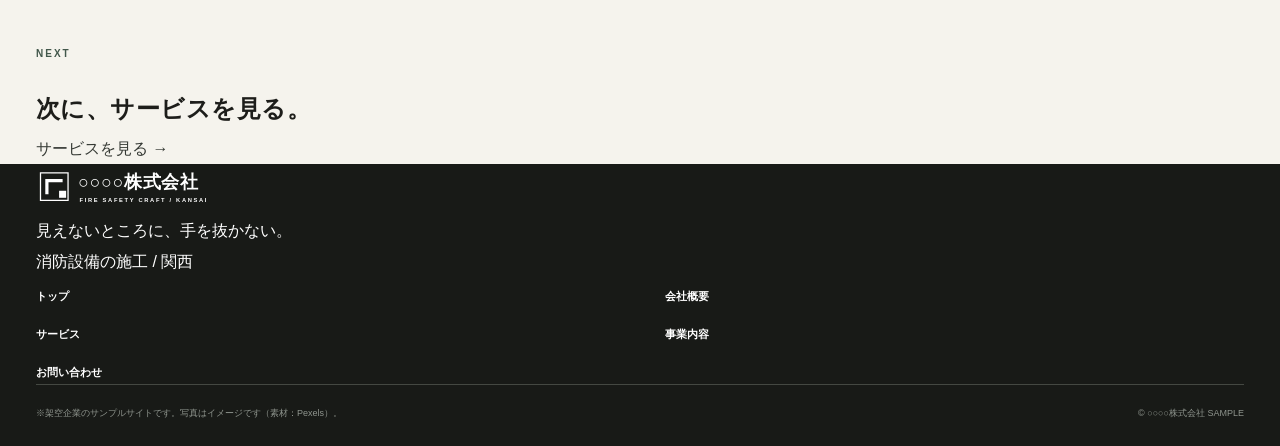
==== commit 3a85f116: "about.html をFIELD LOG構成へ全面改修" ====
--- a/about.html
+++ b/about.html
@@ -4,52 +4,66 @@
   <meta charset="utf-8">
   <meta name="viewport" content="width=device-width, initial-scale=1">
   <meta name="description" content="○○○○株式会社の会社概要サンプル。消防設備施工会社を想定した架空情報を掲載しています。">
-  <meta name="theme-color" content="#1d1d1a">
+  <meta name="theme-color" content="#181816">
   <title>会社概要 | ○○○○株式会社</title>
-  <link rel="icon" href="assets/logo.svg?v=20260918-doc1" type="image/svg+xml">
-  <link rel="stylesheet" href="css/style.css?v=20260918-doc1">
+  <link rel="icon" href="assets/logo.svg?v=20260918-field1" type="image/svg+xml">
+  <link rel="stylesheet" href="css/style.css?v=20260918-field1">
   <link rel="stylesheet" href="css/japanese-wrap.css?v=20260918-craft">
 </head>
 <body>
+
 <a class="skip-link" href="#main">本文へ移動</a>
 <header class="site-header">
   <div class="container header-inner">
-    <a class="logo" href="index.html"><img src="assets/logo.svg?v=20260918-doc1" alt="○○○○株式会社" width="390" height="80"></a>
-    <nav class="site-nav" id="site-nav" aria-label="メインナビゲーション"><a href="index.html">トップ</a><a href="about.html" aria-current="page">会社概要</a><a href="service.html">サービス</a><a href="business.html">事業内容</a><a href="contact.html">お問い合わせ</a></nav>
-    <a class="header-contact" href="contact.html">施工のご相談<span aria-hidden="true">↗</span></a>
+    <a class="logo" href="index.html"><img src="assets/logo.svg?v=20260918-field1" alt="○○○○株式会社" width="390" height="80"></a>
+    <nav class="site-nav" id="site-nav" aria-label="メインナビゲーション">
+      <a href="index.html">トップ</a>
+      <a href="about.html" aria-current="page">会社概要</a>
+      <a href="service.html">サービス</a>
+      <a href="business.html">事業内容</a>
+      <a href="contact.html">お問い合わせ</a>
+    </nav>
+    <a class="header-contact" href="contact.html">施工のご相談 <span aria-hidden="true">↗</span></a>
     <button class="menu-button" type="button" aria-controls="site-nav" aria-label="メニューを開閉" aria-expanded="false"><span class="menu-lines" aria-hidden="true"></span>MENU</button>
   </div>
 </header>
 <main id="main">
-<section class="page-heading"><div class="container">
-  <nav class="breadcrumbs" aria-label="パンくずリスト"><a href="index.html">トップ</a><span aria-hidden="true">/</span><span aria-current="page">会社概要</span></nav>
-  <div class="page-heading-grid"><div class="page-hero-copy"><p class="eyebrow">ABOUT US</p><h1>会社概要</h1></div><p class="page-summary">現場に向き合う姿勢を、会社の信頼へ。私たちの考え方と会社の基本情報をご紹介します。</p></div>
-</div></section>
-<section class="section about-intro"><div class="container">
-  <figure class="wide-figure"><div class="wide-photo people-wide" role="img" aria-label="現場で仕事をする職人のイメージ写真"></div><figcaption>PEOPLE & CRAFT <span>写真はイメージです</span></figcaption></figure>
-  <div class="statement-layout about-statement"><div class="message-copy"><p class="eyebrow">OUR ATTITUDE</p><h2 class="jp-flow"><span class="jp-phrase"><span class="jp-part">派手な</span><wbr><span class="jp-part">言葉より、</span></span><wbr><span class="jp-phrase"><span class="jp-part">丁寧な仕事を</span><wbr><span class="jp-part">積み重ねる。</span></span></h2></div><div class="statement-body"><p>私たちの仕事は、消防設備の施工です。人と建物の安心に関わる仕事だからこそ、一つひとつを確かめ、丁寧に仕上げる姿勢を大切にしています。</p><p>現場での仕事にも、お客様とのやりとりにも、誠実であること。できることを分かりやすくお伝えし、小さな確認を重ねながら、信頼される会社を目指します。</p></div></div>
-</div></section>
-<section class="section profile-section"><div class="container profile-layout"><div class="profile-heading"><p class="eyebrow">COMPANY PROFILE</p><h2 class="section-title">基本情報</h2></div><div><p class="sample-note">以下の会社名・代表者・所在地・電話番号・メールアドレス・設立年・資格情報は、すべてWeb制作サンプル用の架空情報です。</p><dl class="profile-sheet"><div class="profile-row"><dt>会社名／屋号</dt><dd>○○○○株式会社</dd></div>
-<div class="profile-row"><dt>代表者</dt><dd>宮原 直人（架空人物）</dd></div>
-<div class="profile-row"><dt>所在地</dt><dd>大阪府東大阪市火守町0-0-0 サンプル防災工房2F（架空住所）</dd></div>
-<div class="profile-row"><dt>電話番号</dt><dd>06-0000-7619（架空番号）</dd></div>
-<div class="profile-row"><dt>メールアドレス</dt><dd>info@sample-shoubou.example（架空アドレス）</dd></div>
-<div class="profile-row"><dt>設立</dt><dd>2011年（サンプル設定）</dd></div>
-<div class="profile-row"><dt>事業内容</dt><dd>消防設備の施工</dd></div>
-<div class="profile-row"><dt>対応エリア</dt><dd>関西</dd></div>
-<div class="profile-row"><dt>許認可・資格</dt><dd>消防設備施工技能認定・匠級（架空資格／サンプル表記）</dd></div></dl></div></div></section>
-<section class="cta"><div class="container cta-inner"><div><p class="eyebrow">LET’S TALK</p><h2 class="jp-flow"><span class="jp-phrase">次に、</span><wbr><span class="jp-phrase">サービスを見る。</span></h2><p>施工内容や対応地域についてご案内します。</p></div><a class="action-link" href="service.html"><span>サービスを見る</span><span class="action-arrow" aria-hidden="true">↗</span></a></div></section>
+  <section class="chapter-head"><div class="container"><nav class="breadcrumbs" aria-label="パンくずリスト"><a href="index.html">トップ</a><span>/</span><span aria-current="page">会社概要</span></nav><p class="chapter-no">FIELD LOG / 01</p><h1>会社概要</h1><p class="chapter-summary">現場に向き合う姿勢を、会社の信頼へ。私たちの考え方と会社の基本情報をご紹介します。</p></div></section>
+  <section class="chapter-photo people-wide" role="img" aria-label="現場で仕事をする職人のイメージ写真"></section>
 
+  <section class="section story-block"><div class="container"><p class="eyebrow">OUR ATTITUDE</p><h2 class="jp-flow"><span class="jp-phrase">派手な言葉より、</span><wbr><span class="jp-phrase">丁寧な仕事を積み重ねる。</span></h2><div class="story-copy"><p>私たちの仕事は、消防設備の施工です。人と建物の安心に関わる仕事だからこそ、一つひとつを確かめ、丁寧に仕上げる姿勢を大切にしています。</p><p>現場での仕事にも、お客様とのやりとりにも、誠実であること。できることを分かりやすくお伝えし、小さな確認を重ねながら、信頼される会社を目指します。</p></div></div></section>
+
+  <section class="section profile-block"><div class="container"><div class="profile-head"><p class="eyebrow">COMPANY PROFILE</p><h2>基本情報</h2></div><p class="sample-note">以下の会社名・代表者・所在地・電話番号・メールアドレス・設立年・資格情報は、すべてWeb制作サンプル用の架空情報です。</p><dl class="profile-list">
+    <div><dt>会社名／屋号</dt><dd>○○○○株式会社</dd></div>
+    <div><dt>代表者</dt><dd>宮原 直人（架空人物）</dd></div>
+    <div><dt>所在地</dt><dd>大阪府東大阪市火守町0-0-0 サンプル防災工房2F（架空住所）</dd></div>
+    <div><dt>電話番号</dt><dd>06-0000-7619（架空番号）</dd></div>
+    <div><dt>メールアドレス</dt><dd>info@sample-shoubou.example（架空アドレス）</dd></div>
+    <div><dt>設立</dt><dd>2011年（サンプル設定）</dd></div>
+    <div><dt>事業内容</dt><dd>消防設備の施工</dd></div>
+    <div><dt>対応エリア</dt><dd>関西</dd></div>
+    <div><dt>許認可・資格</dt><dd>消防設備施工技能認定・匠級（架空資格／サンプル表記）</dd></div>
+  </dl></div></section>
+
+  <section class="end-note"><div class="container end-note-inner"><p class="eyebrow">NEXT</p><h2 class="jp-flow"><span class="jp-phrase">次に、サービスを見る。</span></h2><a href="service.html">サービスを見る <span>→</span></a></div></section>
 </main>
+
 <footer class="site-footer">
   <div class="container">
-    <div class="footer-main">
-      <div class="footer-brand"><a class="footer-logo" href="index.html"><img src="assets/logo.svg?v=20260918-doc1" alt="○○○○株式会社" width="390" height="80"></a><p>見えないところに、手を抜かない。<br>消防設備の施工 / 関西</p></div>
-      <nav class="footer-nav" aria-label="フッターナビ"><a href="index.html">トップ</a><a href="about.html" aria-current="page">会社概要</a><a href="service.html">サービス</a><a href="business.html">事業内容</a><a href="contact.html">お問い合わせ</a></nav>
+    <div class="footer-head">
+      <a class="footer-logo" href="index.html"><img src="assets/logo.svg?v=20260918-field1" alt="○○○○株式会社" width="390" height="80"></a>
+      <p>見えないところに、手を抜かない。<br>消防設備の施工 / 関西</p>
     </div>
+    <nav class="footer-nav" aria-label="フッターナビ">
+      <a href="index.html">トップ</a>
+      <a href="about.html" aria-current="page">会社概要</a>
+      <a href="service.html">サービス</a>
+      <a href="business.html">事業内容</a>
+      <a href="contact.html">お問い合わせ</a>
+    </nav>
     <div class="footer-bottom"><p>※架空企業のサンプルサイトです。写真はイメージです（素材：Pexels）。</p><p>© ○○○○株式会社 SAMPLE</p></div>
   </div>
 </footer>
 <script src="js/main.js"></script>
 </body>
-</html>
+</html>
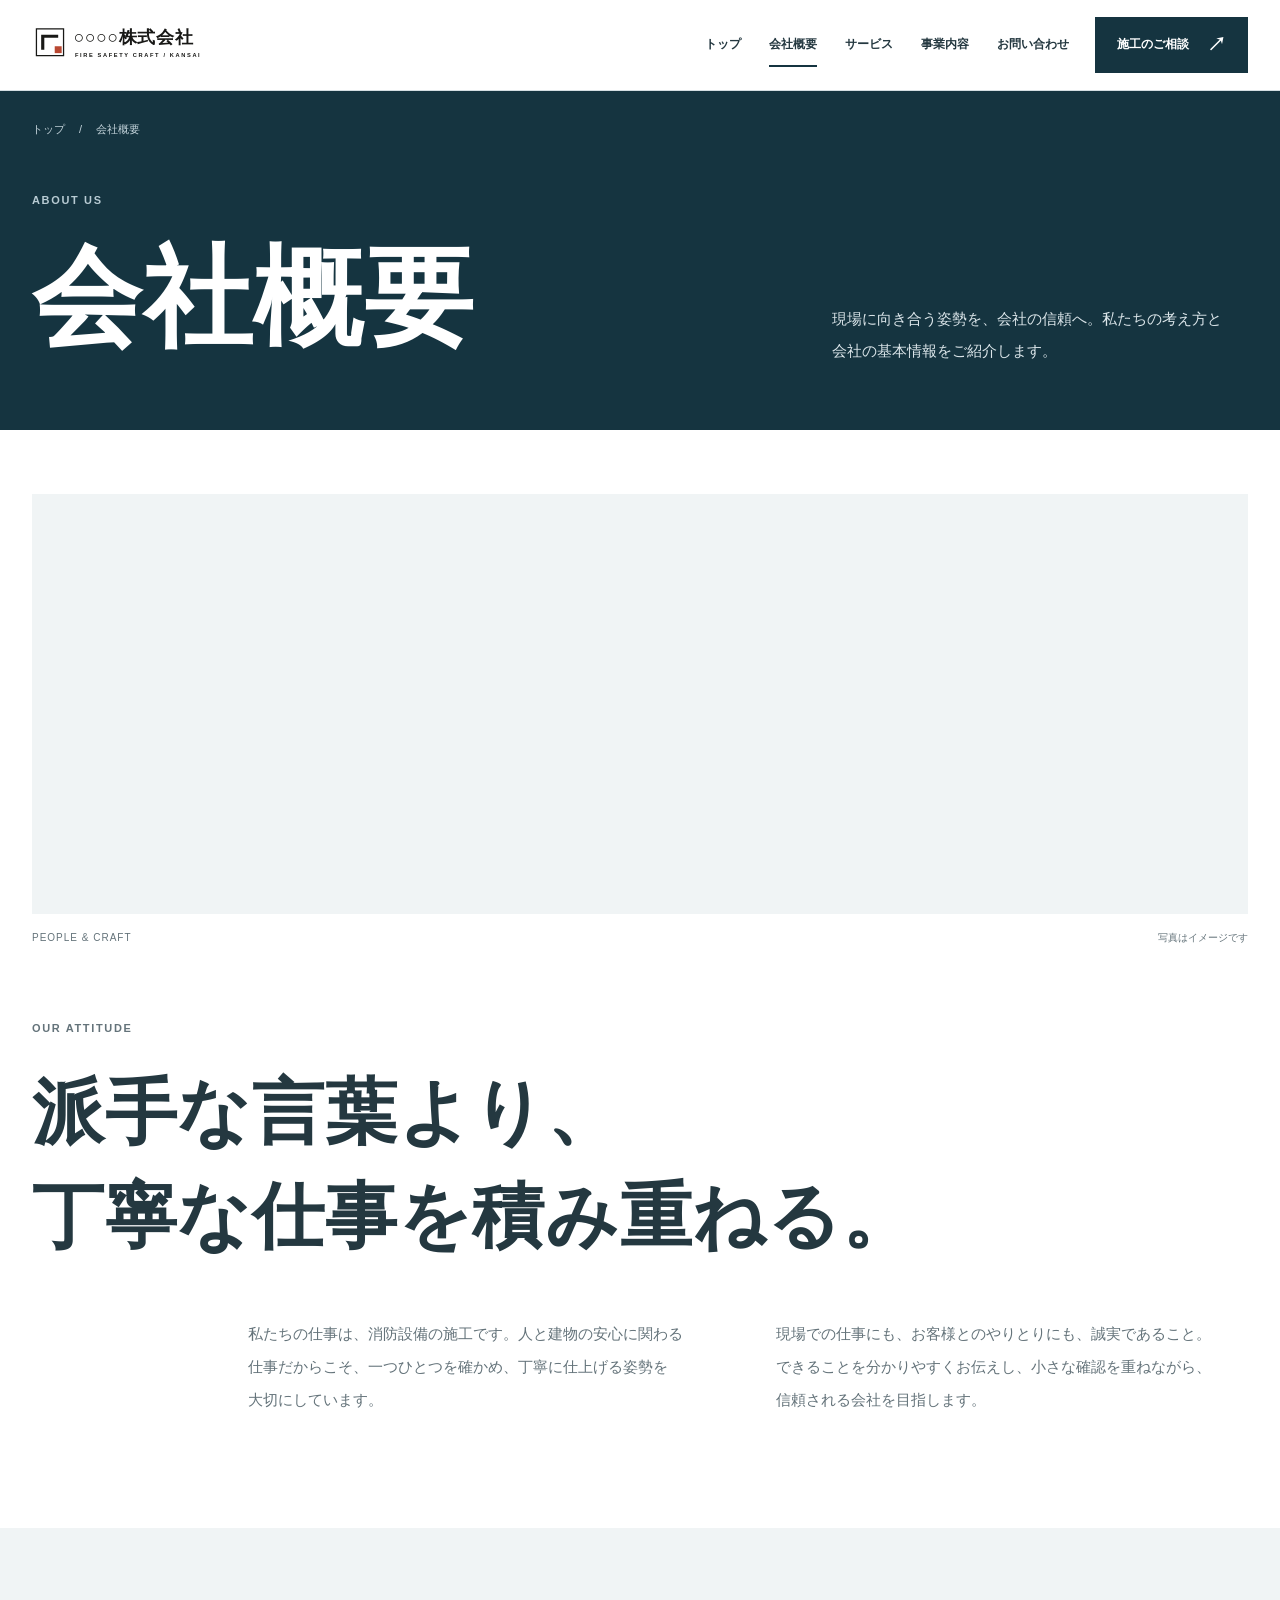
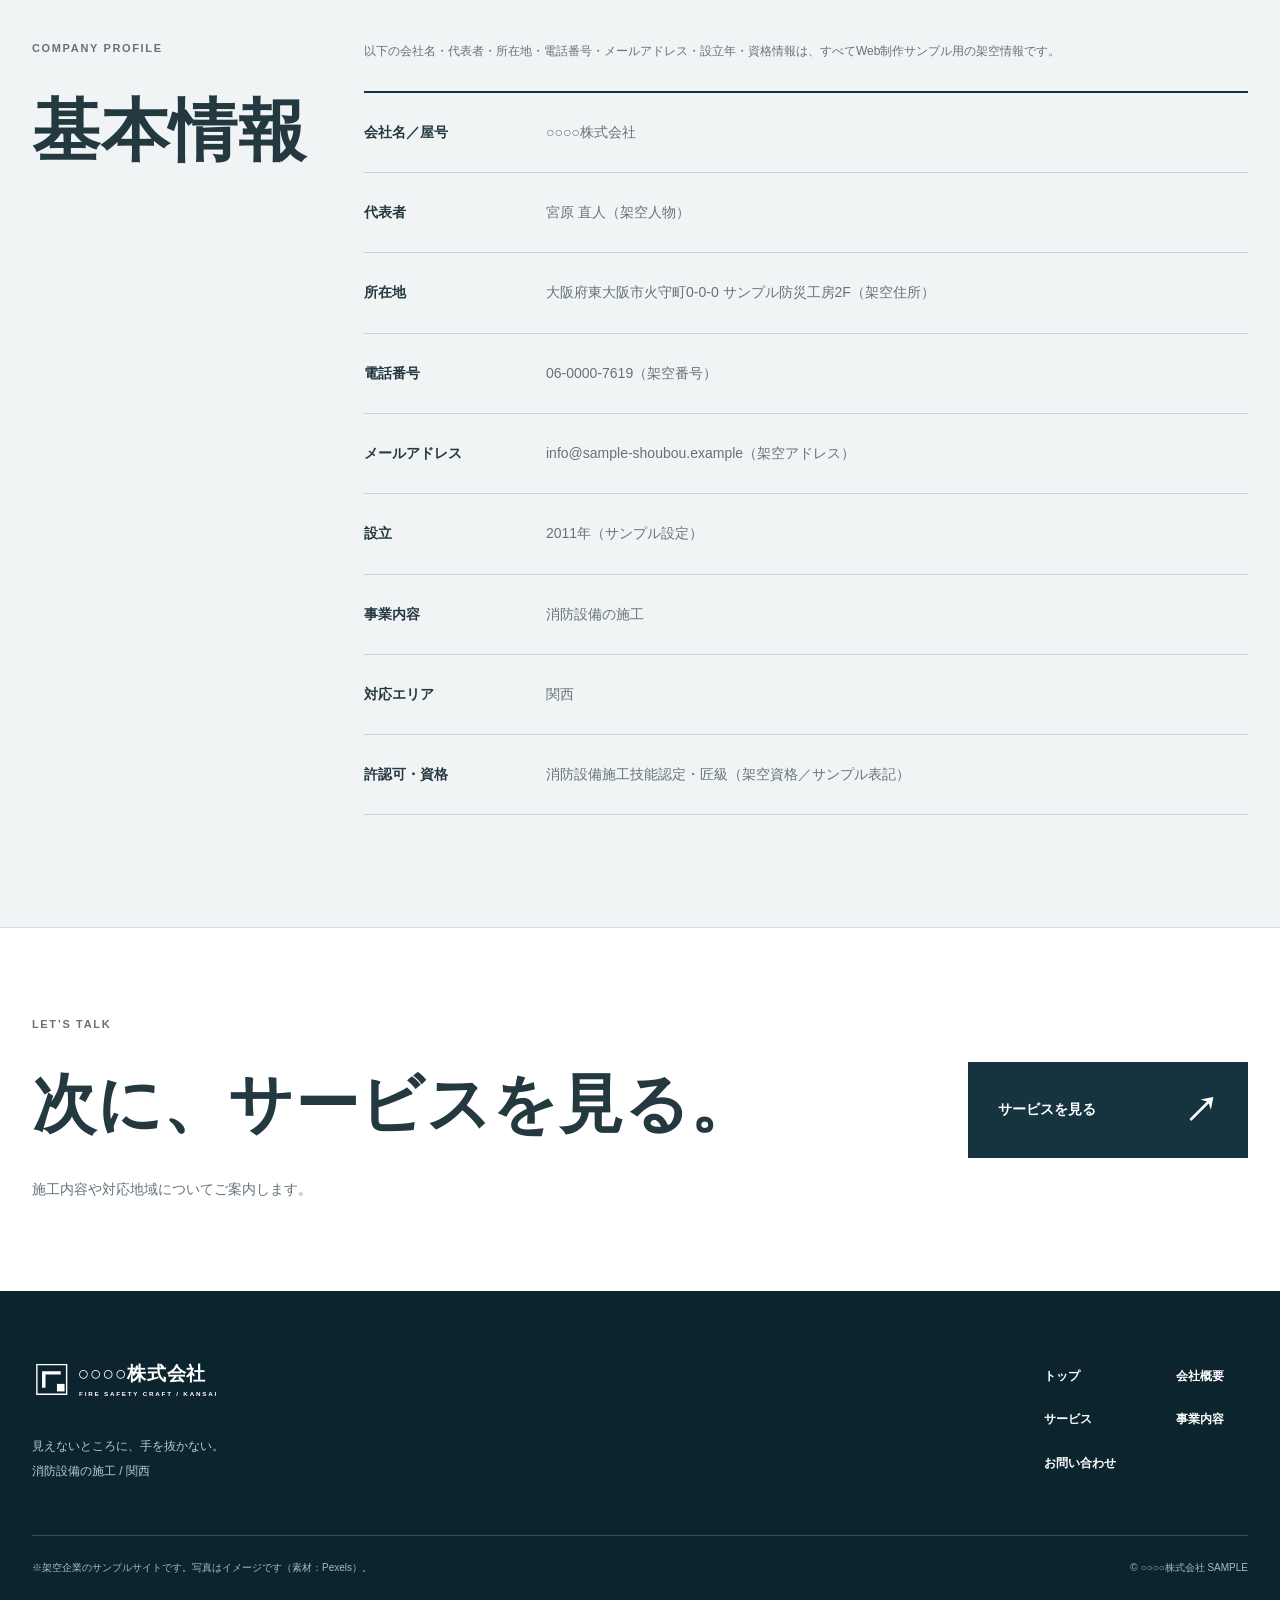
==== commit c447b90c: "全5ページを職人の仕事と人柄が伝わる企業サイトへ全面刷新 紙面風の背景・明朝体・FIELD LOG構成を廃止し、現場写真と濃紺・白を基調とする構成へ変更。 既存の意味単位の見出し改行、日本語改行CSS" ====
--- a/about.html
+++ b/about.html
@@ -4,66 +4,54 @@
   <meta charset="utf-8">
   <meta name="viewport" content="width=device-width, initial-scale=1">
   <meta name="description" content="○○○○株式会社の会社概要サンプル。消防設備施工会社を想定した架空情報を掲載しています。">
-  <meta name="theme-color" content="#181816">
+  <meta name="theme-color" content="#153440">
   <title>会社概要 | ○○○○株式会社</title>
-  <link rel="icon" href="assets/logo.svg?v=20260918-field1" type="image/svg+xml">
-  <link rel="stylesheet" href="css/style.css?v=20260918-field1">
+  <link rel="icon" href="assets/logo.svg?v=20260924-corporate" type="image/svg+xml">
+  <link rel="stylesheet" href="css/style.css?v=20260924-corporate">
   <link rel="stylesheet" href="css/japanese-wrap.css?v=20260918-craft">
 </head>
 <body>
-
 <a class="skip-link" href="#main">本文へ移動</a>
 <header class="site-header">
   <div class="container header-inner">
-    <a class="logo" href="index.html"><img src="assets/logo.svg?v=20260918-field1" alt="○○○○株式会社" width="390" height="80"></a>
-    <nav class="site-nav" id="site-nav" aria-label="メインナビゲーション">
-      <a href="index.html">トップ</a>
-      <a href="about.html" aria-current="page">会社概要</a>
-      <a href="service.html">サービス</a>
-      <a href="business.html">事業内容</a>
-      <a href="contact.html">お問い合わせ</a>
-    </nav>
-    <a class="header-contact" href="contact.html">施工のご相談 <span aria-hidden="true">↗</span></a>
+    <a class="logo" href="index.html"><img src="assets/logo.svg?v=20260924-corporate" alt="○○○○株式会社" width="390" height="80"></a>
+    <nav class="site-nav" id="site-nav" aria-label="メインナビゲーション"><a href="index.html">トップ</a><a href="about.html" aria-current="page">会社概要</a><a href="service.html">サービス</a><a href="business.html">事業内容</a><a href="contact.html">お問い合わせ</a></nav>
+    <a class="header-contact" href="contact.html">施工のご相談<span aria-hidden="true">↗</span></a>
     <button class="menu-button" type="button" aria-controls="site-nav" aria-label="メニューを開閉" aria-expanded="false"><span class="menu-lines" aria-hidden="true"></span>MENU</button>
   </div>
 </header>
 <main id="main">
-  <section class="chapter-head"><div class="container"><nav class="breadcrumbs" aria-label="パンくずリスト"><a href="index.html">トップ</a><span>/</span><span aria-current="page">会社概要</span></nav><p class="chapter-no">FIELD LOG / 01</p><h1>会社概要</h1><p class="chapter-summary">現場に向き合う姿勢を、会社の信頼へ。私たちの考え方と会社の基本情報をご紹介します。</p></div></section>
-  <section class="chapter-photo people-wide" role="img" aria-label="現場で仕事をする職人のイメージ写真"></section>
+<section class="page-heading"><div class="container">
+  <nav class="breadcrumbs" aria-label="パンくずリスト"><a href="index.html">トップ</a><span aria-hidden="true">/</span><span aria-current="page">会社概要</span></nav>
+  <div class="page-heading-grid"><div class="page-hero-copy hero-copy"><p class="eyebrow">ABOUT US</p><h1 class="section-title jp-flow"><span class="jp-phrase">会社概要</span></h1></div><p class="page-summary">現場に向き合う姿勢を、会社の信頼へ。私たちの考え方と会社の基本情報をご紹介します。</p></div>
+</div></section>
+<section class="section about-intro"><div class="container">
+  <figure class="wide-figure"><div class="wide-photo people-wide" role="img" aria-label="現場で仕事をする職人のイメージ写真"></div><figcaption>PEOPLE & CRAFT <span>写真はイメージです</span></figcaption></figure>
+  <div class="statement-layout about-statement"><div class="message-copy"><p class="eyebrow">OUR ATTITUDE</p><h2 class="jp-flow"><span class="jp-phrase">派手な言葉より、</span><wbr><span class="jp-phrase"><span class="jp-part">丁寧な仕事を</span><wbr><span class="jp-part">積み重ねる。</span></span></h2></div><div class="statement-body"><p>私たちの仕事は、消防設備の施工です。人と建物の安心に関わる仕事だからこそ、一つひとつを確かめ、丁寧に仕上げる姿勢を大切にしています。</p><p>現場での仕事にも、お客様とのやりとりにも、誠実であること。できることを分かりやすくお伝えし、小さな確認を重ねながら、信頼される会社を目指します。</p></div></div>
+</div></section>
+<section class="section profile-section"><div class="container profile-layout"><div class="profile-heading"><p class="eyebrow">COMPANY PROFILE</p><h2 class="section-title jp-flow"><span class="jp-phrase">基本情報</span></h2></div><div><p class="sample-note">以下の会社名・代表者・所在地・電話番号・メールアドレス・設立年・資格情報は、すべてWeb制作サンプル用の架空情報です。</p><dl class="profile-sheet">
+    <div class="profile-row"><dt>会社名／屋号</dt><dd>○○○○株式会社</dd></div>
+    <div class="profile-row"><dt>代表者</dt><dd>宮原 直人（架空人物）</dd></div>
+    <div class="profile-row"><dt>所在地</dt><dd>大阪府東大阪市火守町0-0-0 サンプル防災工房2F（架空住所）</dd></div>
+    <div class="profile-row"><dt>電話番号</dt><dd>06-0000-7619（架空番号）</dd></div>
+    <div class="profile-row"><dt>メールアドレス</dt><dd>info@sample-shoubou.example（架空アドレス）</dd></div>
+    <div class="profile-row"><dt>設立</dt><dd>2011年（サンプル設定）</dd></div>
+    <div class="profile-row"><dt>事業内容</dt><dd>消防設備の施工</dd></div>
+    <div class="profile-row"><dt>対応エリア</dt><dd>関西</dd></div>
+    <div class="profile-row"><dt>許認可・資格</dt><dd>消防設備施工技能認定・匠級（架空資格／サンプル表記）</dd></div>
+  </dl></div></div></section>
+<section class="cta"><div class="container cta-inner"><div><p class="eyebrow">LET’S TALK</p><h2 class="jp-flow"><span class="jp-phrase">次に、サービスを見る。</span></h2><p>施工内容や対応地域についてご案内します。</p></div><a class="action-link" href="service.html"><span>サービスを見る</span><span class="action-arrow" aria-hidden="true">↗</span></a></div></section>
 
-  <section class="section story-block"><div class="container"><p class="eyebrow">OUR ATTITUDE</p><h2 class="jp-flow"><span class="jp-phrase">派手な言葉より、</span><wbr><span class="jp-phrase">丁寧な仕事を積み重ねる。</span></h2><div class="story-copy"><p>私たちの仕事は、消防設備の施工です。人と建物の安心に関わる仕事だからこそ、一つひとつを確かめ、丁寧に仕上げる姿勢を大切にしています。</p><p>現場での仕事にも、お客様とのやりとりにも、誠実であること。できることを分かりやすくお伝えし、小さな確認を重ねながら、信頼される会社を目指します。</p></div></div></section>
-
-  <section class="section profile-block"><div class="container"><div class="profile-head"><p class="eyebrow">COMPANY PROFILE</p><h2>基本情報</h2></div><p class="sample-note">以下の会社名・代表者・所在地・電話番号・メールアドレス・設立年・資格情報は、すべてWeb制作サンプル用の架空情報です。</p><dl class="profile-list">
-    <div><dt>会社名／屋号</dt><dd>○○○○株式会社</dd></div>
-    <div><dt>代表者</dt><dd>宮原 直人（架空人物）</dd></div>
-    <div><dt>所在地</dt><dd>大阪府東大阪市火守町0-0-0 サンプル防災工房2F（架空住所）</dd></div>
-    <div><dt>電話番号</dt><dd>06-0000-7619（架空番号）</dd></div>
-    <div><dt>メールアドレス</dt><dd>info@sample-shoubou.example（架空アドレス）</dd></div>
-    <div><dt>設立</dt><dd>2011年（サンプル設定）</dd></div>
-    <div><dt>事業内容</dt><dd>消防設備の施工</dd></div>
-    <div><dt>対応エリア</dt><dd>関西</dd></div>
-    <div><dt>許認可・資格</dt><dd>消防設備施工技能認定・匠級（架空資格／サンプル表記）</dd></div>
-  </dl></div></section>
-
-  <section class="end-note"><div class="container end-note-inner"><p class="eyebrow">NEXT</p><h2 class="jp-flow"><span class="jp-phrase">次に、サービスを見る。</span></h2><a href="service.html">サービスを見る <span>→</span></a></div></section>
 </main>
-
 <footer class="site-footer">
   <div class="container">
-    <div class="footer-head">
-      <a class="footer-logo" href="index.html"><img src="assets/logo.svg?v=20260918-field1" alt="○○○○株式会社" width="390" height="80"></a>
-      <p>見えないところに、手を抜かない。<br>消防設備の施工 / 関西</p>
+    <div class="footer-main">
+      <div class="footer-brand"><a class="footer-logo" href="index.html"><img src="assets/logo.svg?v=20260924-corporate" alt="○○○○株式会社" width="390" height="80"></a><p>見えないところに、手を抜かない。<br>消防設備の施工 / 関西</p></div>
+      <nav class="footer-nav" aria-label="フッターナビ"><a href="index.html">トップ</a><a href="about.html" aria-current="page">会社概要</a><a href="service.html">サービス</a><a href="business.html">事業内容</a><a href="contact.html">お問い合わせ</a></nav>
     </div>
-    <nav class="footer-nav" aria-label="フッターナビ">
-      <a href="index.html">トップ</a>
-      <a href="about.html" aria-current="page">会社概要</a>
-      <a href="service.html">サービス</a>
-      <a href="business.html">事業内容</a>
-      <a href="contact.html">お問い合わせ</a>
-    </nav>
     <div class="footer-bottom"><p>※架空企業のサンプルサイトです。写真はイメージです（素材：Pexels）。</p><p>© ○○○○株式会社 SAMPLE</p></div>
   </div>
 </footer>
 <script src="js/main.js"></script>
 </body>
-</html>+</html>
--- a/css/style.css
+++ b/css/style.css
@@ -1,322 +1,336 @@
 :root{
-  --bg:#f5f3ed;
-  --paper:#fbfaf6;
-  --ink:#1d1d1a;
-  --text:#353934;
-  --muted:#73776f;
-  --green:#42574b;
-  --green-deep:#2f4037;
-  --green-pale:#dfe4de;
-  --sand:#b9a78d;
-  --line:#cbc9c1;
-  --line-dark:#8b8c84;
-  --max:1240px;
+  --ink:#153440;
+  --ink-deep:#0c242d;
+  --text:#243840;
+  --muted:#64737a;
+  --accent:#d2aa73;
+  --line:#d4dee2;
+  --surface:#f0f4f5;
+  --white:#fff;
+  --max:1280px;
   --body-font:"Yu Gothic","Hiragino Kaku Gothic ProN",Meiryo,sans-serif;
-  --display-font:"Yu Mincho","Hiragino Mincho ProN","Hiragino Mincho Pro",serif;
 }
 *{box-sizing:border-box}
-html{scroll-behavior:smooth;scroll-padding-top:88px}
-body{margin:0;background:var(--bg);color:var(--text);font-family:var(--body-font);line-height:1.95;-webkit-font-smoothing:antialiased}
+html{scroll-behavior:smooth;scroll-padding-top:100px}
+body{margin:0;background:#fff;color:var(--text);font-family:var(--body-font);line-height:1.95;-webkit-font-smoothing:antialiased}
 a{color:inherit;text-decoration:none}
 img{display:block;max-width:100%;height:auto}
 button,input,textarea{font:inherit}
 button{cursor:pointer}
-figure,dl,p{margin:0}
-h1,h2,h3{margin:0;color:var(--ink)}
-h1,h2{font-family:var(--display-font);font-weight:600;letter-spacing:.02em}
-h3{font-weight:700}
-.container{width:min(calc(100% - 72px),var(--max));margin-inline:auto}
-.section{padding:132px 0}
-.section-title{font-size:clamp(38px,5.1vw,66px);line-height:1.5}
-.eyebrow{margin:0 0 24px;color:var(--green);font-size:10px;line-height:1.6;font-weight:700;letter-spacing:.2em}
-.section-eyebrow{display:flex;align-items:center;gap:20px;margin-bottom:38px}
-.section-eyebrow>span{padding-left:20px;border-left:1px solid var(--line-dark);color:var(--muted);font-size:11px;letter-spacing:.04em}
-.lead{max-width:720px;margin-top:26px;color:var(--muted);font-size:15px;line-height:2.2}
-.sample-note{padding:14px 0;border-top:1px solid var(--line);border-bottom:1px solid var(--line);color:var(--muted);font-size:11px;line-height:1.9}
-.skip-link{position:fixed;top:10px;left:14px;z-index:1000;padding:9px 14px;background:var(--ink);color:#fff;transform:translateY(-160%)}
+button,a,input,textarea{-webkit-tap-highlight-color:transparent}
+a:focus-visible,button:focus-visible,input:focus-visible,textarea:focus-visible{outline:3px solid var(--accent);outline-offset:5px}
+figure,dl{margin:0}
+p{margin:0}
+h1,h2,h3{margin:0;color:inherit;font-family:var(--body-font);font-weight:700;letter-spacing:.01em}
+.container{width:min(calc(100% - 64px),var(--max));margin-inline:auto}
+.section{padding:112px 0}
+.section-title{font-size:clamp(40px,5.3vw,68px);line-height:1.45;letter-spacing:.01em}
+.eyebrow{margin:0 0 24px;font-size:11px;line-height:1.6;font-weight:700;letter-spacing:.15em;color:var(--muted)}
+.section-eyebrow{display:flex;align-items:center;gap:26px;margin-bottom:40px;color:var(--ink)}
+.section-eyebrow>span{padding-left:26px;border-left:1px solid var(--line);font-size:12px;letter-spacing:.04em;color:var(--muted)}
+.lead{max-width:800px;margin:28px 0 0;color:var(--muted);font-size:16px;line-height:2.1}
+.sample-note{padding:18px 20px;background:var(--surface);color:var(--muted);font-size:12px;line-height:1.9}
+.text-link{display:inline-flex;align-items:center;justify-content:space-between;gap:32px;max-width:100%;padding:14px 0;border-bottom:1px solid var(--ink);font-size:13px;font-weight:700;color:var(--ink)}
+.text-link span{flex-shrink:0;font-size:20px;line-height:1;transition:transform .2s}
+.text-link:hover span{transform:translate(3px,-3px)}
+.button{display:inline-flex;align-items:center;justify-content:space-between;gap:40px;max-width:100%;min-height:60px;padding:17px 26px;border:1px solid transparent;font-size:13px;font-weight:700;line-height:1.6;transition:background-color .2s,color .2s}
+.button>span{font-size:22px;line-height:1}
+.button-light{background:#fff;color:var(--ink)}
+.button-light:hover{background:var(--accent)}
+.button-dark{background:var(--ink);color:#fff}
+.button-dark:hover{background:var(--ink-deep)}
+.skip-link{position:fixed;top:12px;left:16px;z-index:100;padding:10px 18px;background:#fff;color:var(--ink);transform:translateY(-150%)}
 .skip-link:focus{transform:translateY(0)}
-a:focus-visible,button:focus-visible,input:focus-visible,textarea:focus-visible{outline:3px solid var(--green);outline-offset:4px}
-.text-link{display:inline-flex;align-items:center;gap:24px;padding:9px 0;border-bottom:1px solid currentColor;color:var(--ink);font-size:12px;font-weight:700}
-.text-link span{font-size:18px;transition:transform .2s}
-.text-link:hover span{transform:translate(3px,-3px)}
-.button{display:inline-flex;align-items:center;justify-content:space-between;gap:26px;min-height:56px;padding:15px 22px;border:1px solid var(--ink);background:transparent;color:var(--ink);font-size:12px;font-weight:700}
-.button-light{background:var(--paper)}
-.button-dark{background:var(--green-deep);border-color:var(--green-deep);color:#fff}
-
-/* header: small and quiet, not a corporate band */
-.site-header{position:sticky;top:0;z-index:50;background:rgba(245,243,237,.95);border-bottom:1px solid var(--line);backdrop-filter:blur(10px)}
-.header-inner{display:grid;grid-template-columns:auto minmax(0,1fr) auto;align-items:center;gap:32px;min-height:78px}
-.logo img{width:226px}
-.site-nav{display:flex;justify-content:flex-end;align-items:center;gap:28px}
-.site-nav a{position:relative;padding:28px 0 25px;font-size:11px;font-weight:700}
-.site-nav a::after{content:"";position:absolute;left:0;right:0;bottom:19px;height:1px;background:var(--green);transform:scaleX(0);transform-origin:left;transition:transform .2s}
+
+/* 共通ヘッダー */
+.site-header{position:sticky;top:0;z-index:50;background:#fff;border-bottom:1px solid var(--line)}
+.header-inner{display:grid;grid-template-columns:auto minmax(0,1fr) auto;align-items:center;gap:26px;min-height:90px}
+.logo{display:block}
+.logo img{width:246px}
+.site-nav{display:flex;align-items:center;justify-content:flex-end;gap:28px}
+.site-nav a{position:relative;display:block;padding:32px 0;font-size:12px;font-weight:700;white-space:nowrap}
+.site-nav a::after{content:"";position:absolute;bottom:22px;left:0;right:0;height:2px;background:var(--ink);transform:scaleX(0);transform-origin:left;transition:transform .2s}
 .site-nav a:hover::after,.site-nav a[aria-current="page"]::after{transform:scaleX(1)}
-.header-contact{display:inline-flex;align-items:center;gap:14px;padding:12px 0 10px;border-bottom:1px solid var(--ink);font-size:11px;font-weight:700;white-space:nowrap}
-.header-contact span{font-size:17px}
-.menu-button{display:none;align-items:center;gap:9px;padding:12px 0;border:0;background:none;color:var(--ink);font-size:10px;font-weight:700;letter-spacing:.1em}
-.menu-lines{width:20px;height:10px;border-top:1px solid currentColor;border-bottom:1px solid currentColor}
-
-/* top: headline first, panoramic work image second */
-.craft-hero{
-  display:grid;
-  grid-template-rows:auto 520px;
-  min-height:0;
-  background:var(--bg);
-  color:var(--ink);
-  overflow:hidden;
-}
-.hero-inner{grid-row:1;display:block;min-height:0;padding:118px 0 86px}
-.hero-copy{width:min(100%,980px);max-width:none;padding:0}
-.hero-copy::before{display:none}
-.hero-copy .eyebrow{display:flex;align-items:center;gap:14px;margin-bottom:32px}
-.eyebrow-rule{width:34px;height:1px;background:var(--green)}
-.hero-copy h1{max-width:940px;font-size:clamp(54px,7.2vw,96px);line-height:1.35}
-.hero-copy h1 em{font-style:normal;color:var(--green)}
-.hero-lead{max-width:560px;margin-top:34px;color:var(--muted);font-size:14px;line-height:2.2}
-.hero-actions{display:flex;align-items:center;flex-wrap:wrap;gap:22px 34px;margin-top:38px}
-.hero-text-link{display:inline-flex;align-items:center;gap:20px;padding:9px 0;border-bottom:1px solid var(--line-dark);font-size:12px;font-weight:700}
-.hero-text-link span{font-size:17px}
-.hero-image{
-  position:relative;
-  inset:auto;
-  grid-row:2;
-  width:100%;
-  height:520px;
-  background-image:url("https://images.pexels.com/photos/8961695/pexels-photo-8961695.jpeg?auto=compress&dpr=1&w=2000");
-  background-size:cover;
-  background-position:center 43%;
-  filter:grayscale(.12) saturate(.7) contrast(.96);
-}
-.craft-hero::after{display:none}
-.hero-photo-credit{position:absolute;right:18px;bottom:16px;z-index:3;padding:4px 8px;background:rgba(245,243,237,.9);color:var(--muted);font-size:9px}
-.hero-strip{border-bottom:1px solid var(--line);background:var(--paper)}
-.hero-strip-inner{display:grid;grid-template-columns:1fr 1fr auto;align-items:center;gap:54px;min-height:96px;padding:22px 0}
-.hero-strip-inner>div{display:flex;align-items:baseline;gap:18px}
-.hero-strip-inner>div>span{color:var(--green);font-size:9px;font-weight:700;letter-spacing:.18em}
-.hero-strip-inner strong{font-size:14px}
-.hero-strip-link{display:inline-flex;align-items:center;gap:28px;font-size:11px;font-weight:700}
-.hero-strip-link span{font-size:18px}
-
-/* one-column documentary rhythm */
-.introduction{background:var(--paper)}
-.statement-layout{display:block}
-.philosophy-copy{max-width:960px}
-.philosophy-copy h2,.message-copy h2{font-size:clamp(42px,5.4vw,70px);line-height:1.5}
-.statement-body{width:min(100%,640px);margin:52px 0 0 auto;padding-top:22px;border-top:1px solid var(--line-dark);color:var(--muted);font-size:14px;line-height:2.25}
-.statement-body p+p{margin-top:22px}
-.statement-body .text-link{margin-top:30px}
-
-/* work: picture then two chapter links; no card grid */
-.work-section{background:var(--bg)}
-.section-heading{display:block;margin-bottom:50px}
-.section-heading>div{max-width:820px}
-.section-heading>p{max-width:420px;margin:26px 0 0 auto;padding-top:14px;border-top:1px solid var(--line);color:var(--muted);font-size:13px;line-height:2}
-.work-grid{display:block}
-.work-image{min-height:540px;background-image:url("https://images.pexels.com/photos/13756513/pexels-photo-13756513.jpeg?auto=compress&dpr=1&w=2000");background-size:cover;background-position:center;filter:grayscale(.08) saturate(.65)}
-.work-figure figcaption{padding-top:12px;color:var(--muted);font-size:10px}
-.work-links{display:grid;grid-template-columns:1fr 1fr;margin-top:42px;border-top:1px solid var(--ink)}
-.work-link{position:relative;min-height:260px;padding:32px 60px 32px 0;border-bottom:1px solid var(--ink)}
-.work-link+ .work-link{padding-left:48px;border-left:1px solid var(--line)}
-.work-number{display:block;margin-bottom:54px;color:var(--green);font-size:9px;font-weight:700;letter-spacing:.17em}
-.work-link h3{font-family:var(--display-font);font-size:36px;font-weight:600;line-height:1.4}
-.work-link p{margin-top:14px;color:var(--muted);font-size:13px}
-.work-arrow{position:absolute;right:0;top:28px;font-size:26px}
-.work-link+ .work-link .work-arrow{right:0}
-
-/* standards: each one is a full-width chapter, not a repeated card/row */
-.values-section{background:var(--green-pale)}
-.principles{margin-top:56px;border-top:1px solid var(--ink)}
-.principle{position:relative;display:block;min-height:300px;padding:56px 0 58px 210px;border-bottom:1px solid rgba(29,29,26,.24);overflow:hidden}
-.principle-number{position:absolute;left:0;top:26px;color:rgba(66,87,75,.18);font:400 150px/1 var(--display-font)}
-.principle h3{font-family:var(--display-font);font-size:clamp(32px,4vw,50px);font-weight:600;line-height:1.5}
-.principle p{width:min(100%,620px);margin:22px 0 0 auto;color:var(--text);font-size:14px;line-height:2.2}
-
-/* people: photo above, story below */
-.people-section{padding:0;background:var(--ink);color:#fff}
-.people-grid{display:grid;grid-template-columns:1fr;min-height:0}
-.people-photo{grid-row:1;min-height:600px;background-image:url("https://images.pexels.com/photos/21812143/pexels-photo-21812143/free-photo-of-electrician-working-with-cables.jpeg?auto=compress&dpr=1&w=2000");background-size:cover;background-position:center 25%;filter:grayscale(.16) saturate(.55)}
-.people-section .person-copy{grid-row:2;display:block;padding:82px 0 92px}
-.person-copy-inner{width:min(100%,920px);max-width:none}
-.person-copy .eyebrow{color:#b9c8bf}
-.person-copy h2{color:#fff;font-size:clamp(40px,5vw,64px);line-height:1.55}
-.person-copy p:not(.eyebrow){width:min(100%,640px);margin:28px 0 0 auto;color:#d6d4cf;font-size:14px;line-height:2.2}
-.text-link-light{margin:30px 0 0 auto;color:#fff;border-bottom-color:#77776f}
-
-/* lower page masthead */
-.page-heading{padding:34px 0 76px;background:var(--bg);border-bottom:1px solid var(--line)}
-.breadcrumbs{display:flex;gap:12px;flex-wrap:wrap;margin-bottom:62px;color:var(--muted);font-size:10px}
+.header-contact{display:inline-flex;align-items:center;justify-content:center;gap:18px;padding:16px 22px;background:var(--ink);color:#fff;font-size:12px;font-weight:700;white-space:nowrap}
+.header-contact:hover{background:var(--ink-deep)}
+.header-contact span{font-size:19px;line-height:1}
+.menu-button{display:none;align-items:center;gap:10px;padding:12px 0 12px 12px;background:none;border:0;color:var(--ink);font-size:10px;font-weight:700;letter-spacing:.08em}
+.menu-lines{width:20px;height:10px;border-top:2px solid currentColor;border-bottom:2px solid currentColor}
+
+/* 全面写真のトップ */
+.craft-hero{position:relative;isolation:isolate;min-height:740px;background:var(--ink);color:#fff}
+.hero-image{position:absolute;inset:0;z-index:-2;background-image:url("https://images.pexels.com/photos/8961695/pexels-photo-8961695.jpeg?auto=compress&dpr=1&w=1800");background-size:cover;background-position:center 42%}
+.craft-hero::after{content:"";position:absolute;inset:0;z-index:-1;background:linear-gradient(90deg,rgba(9,31,39,.9) 0%,rgba(9,31,39,.76) 40%,rgba(9,31,39,.13) 78%,rgba(9,31,39,.08) 100%)}
+.hero-inner{display:flex;align-items:center;min-height:740px;padding-block:90px}
+.hero-copy{width:100%;max-width:1180px}
+.hero-copy .eyebrow{display:flex;align-items:center;gap:18px;margin:0 0 32px;color:#fff;font-size:11px}
+.eyebrow-rule{display:inline-block;flex-shrink:0;width:32px;height:2px;background:var(--accent)}
+.hero-copy h1{max-width:100%;font-size:clamp(56px,7.4vw,100px);line-height:1.28;letter-spacing:.015em}
+.hero-copy h1 em{font-style:normal;color:#fff}
+.hero-copy .hero-lead{max-width:620px;margin:30px 0 0;color:#edf2f3;font-size:15px;line-height:2.2}
+.hero-actions{display:flex;align-items:center;flex-wrap:wrap;gap:26px 36px;margin-top:36px}
+.hero-text-link{display:inline-flex;align-items:center;gap:26px;padding:12px 0;color:#fff;font-size:13px;font-weight:700}
+.hero-text-link span{font-size:20px}
+.hero-photo-credit{position:absolute;right:24px;bottom:18px;color:#fff;font-size:10px;letter-spacing:.05em}
+.hero-strip{background:var(--ink);color:#fff}
+.hero-strip-inner{display:flex;align-items:center;gap:72px;min-height:100px;padding-block:24px}
+.hero-strip-inner>div{display:flex;align-items:center;gap:20px}
+.hero-strip-inner>div>span{color:#b9cdd5;font-size:10px;font-weight:700;letter-spacing:.14em}
+.hero-strip-inner strong{font-size:15px;font-weight:700}
+.hero-strip-link{display:flex;align-items:center;justify-content:space-between;gap:38px;margin-left:auto;color:#fff;font-size:12px;font-weight:700}
+.hero-strip-link span{font-size:22px}
+
+/* 仕事への姿勢 */
+.statement-layout{display:grid;grid-template-columns:minmax(0,1fr);align-items:start;gap:42px}
+.statement-layout>*{min-width:0}
+.philosophy-copy h2{font-size:clamp(44px,6vw,78px);line-height:1.45}
+.statement-body{display:grid;grid-template-columns:1fr 1fr;gap:26px 56px;max-width:1000px;margin-left:auto;padding-top:6px;color:var(--muted);font-size:15px;line-height:2.2}
+.statement-body p+p{margin-top:0}
+.statement-body .text-link{margin-top:0;justify-self:start}
+
+/* 事業への入口 */
+.work-section{background:var(--surface)}
+.section-heading{display:flex;align-items:flex-end;justify-content:space-between;gap:48px;margin-bottom:50px}
+.section-heading>p{color:var(--muted);font-size:15px;line-height:2.1}
+.work-grid{display:grid;grid-template-columns:minmax(0,1.1fr) minmax(0,.9fr);gap:60px}
+.work-grid>*{min-width:0}
+.work-image{min-height:460px;background-color:#d5e0e3;background-image:url("https://images.pexels.com/photos/13756513/pexels-photo-13756513.jpeg?auto=compress&dpr=1&w=1800");background-size:cover;background-position:center}
+.work-figure figcaption{padding-top:18px;font-size:12px;color:var(--muted)}
+.work-links{display:flex;flex-direction:column;border-top:1px solid var(--ink)}
+.work-link{position:relative;display:block;flex:1;padding:34px 54px 34px 0;border-bottom:1px solid var(--line);transition:background-color .2s}
+.work-link:hover{background:#e5edef}
+.work-number{display:block;margin-bottom:18px;font-size:11px;letter-spacing:.13em;color:var(--muted)}
+.work-link h3{font-size:30px;line-height:1.5}
+.work-link p{margin-top:15px;color:var(--muted);font-size:14px}
+.work-arrow{position:absolute;right:4px;top:45%;font-size:30px;line-height:1}
+
+/* 職人の基準 */
+.principles{margin-top:50px;border-top:1px solid var(--ink)}
+.principle{display:grid;grid-template-columns:76px minmax(240px,.85fr) minmax(0,1.15fr);align-items:start;gap:40px;padding:42px 0;border-bottom:1px solid var(--line)}
+.principle>*{min-width:0}
+.principle-number{color:#8fa7b1;font-family:Arial,sans-serif;font-size:38px;line-height:1.4;font-weight:400}
+.principle h3{font-size:26px;line-height:1.6}
+.principle p{color:var(--muted);font-size:15px;line-height:2.1}
+
+/* 仕事をする人を見せる */
+.people-section{padding:88px 0;background:var(--ink);color:#fff}
+.people-grid{display:grid;grid-template-columns:minmax(0,2.05fr) minmax(0,1fr);align-items:stretch;gap:48px}
+.people-grid>*{min-width:0}
+.person-copy{display:flex;align-items:center;padding:48px 30px}
+.person-copy-inner{width:100%;max-width:none}
+.person-copy .eyebrow{color:#b8cbd3;font-size:11px;margin:0 0 26px}
+.person-copy h2{font-size:clamp(42px,5.6vw,72px);line-height:1.4}
+.person-copy p:not(.eyebrow){margin-top:24px;color:#dce6ea;font-size:15px;line-height:2.2}
+.people-photo{min-height:570px;background-color:#284b59;background-image:url("https://images.pexels.com/photos/21812143/pexels-photo-21812143/free-photo-of-electrician-working-with-cables.jpeg?auto=compress&dpr=1&w=1800");background-size:cover;background-position:center 32%}
+.text-link-light{margin-top:28px;color:#fff;border-bottom-color:#748f9b}
+
+/* 下層ページは共通のタイトル帯で統一 */
+.page-heading{padding:28px 0 64px;background:var(--ink);color:#fff}
+.breadcrumbs{display:flex;align-items:center;flex-wrap:wrap;gap:14px;margin-bottom:52px;color:#c2d2d9;font-size:11px}
 .breadcrumbs a:hover{text-decoration:underline}
-.page-heading-grid{display:block}
-.page-hero-copy .eyebrow{margin-bottom:18px}
-.page-hero-copy h1{font-size:clamp(58px,8vw,104px);line-height:1.16}
-.page-summary{width:min(100%,560px);margin:36px 0 0 auto;padding-top:18px;border-top:1px solid var(--line-dark);color:var(--muted);font-size:14px;line-height:2.15}
-.wide-photo{height:560px;background-size:cover;filter:grayscale(.12) saturate(.62)}
-.people-wide{background-image:url("https://images.pexels.com/photos/21812143/pexels-photo-21812143/free-photo-of-electrician-working-with-cables.jpeg?auto=compress&dpr=1&w=2000");background-position:center 24%}
-.installation-wide{background-image:url("https://images.pexels.com/photos/8961695/pexels-photo-8961695.jpeg?auto=compress&dpr=1&w=2000");background-position:center 43%}
-.wide-figure figcaption{display:flex;justify-content:space-between;gap:20px;padding-top:12px;color:var(--muted);font-size:9px;letter-spacing:.12em}
+.page-heading-grid{display:grid;grid-template-columns:minmax(0,1.4fr) minmax(0,.8fr);align-items:end;gap:72px}
+.page-heading-grid>*{min-width:0}
+.page-hero-copy .eyebrow{margin-bottom:20px;color:#b8cbd3}
+.page-hero-copy h1{font-size:clamp(60px,8.5vw,112px);line-height:1.25}
+.page-summary{max-width:520px;color:#dce6ea;font-size:15px;line-height:2.1}
+.wide-photo{height:420px;background-color:var(--surface);background-size:cover}
+.people-wide{background-image:url("https://images.pexels.com/photos/21812143/pexels-photo-21812143/free-photo-of-electrician-working-with-cables.jpeg?auto=compress&dpr=1&w=1800");background-position:center 25%}
+.installation-wide{background-image:url("https://images.pexels.com/photos/8961695/pexels-photo-8961695.jpeg?auto=compress&dpr=1&w=1800");background-position:center 42%}
+.wide-figure figcaption{display:flex;align-items:center;justify-content:space-between;gap:20px;padding-top:14px;color:var(--muted);font-size:10px;letter-spacing:.1em}
 .wide-figure figcaption span{letter-spacing:0}
 
-/* about */
-.about-intro{padding-top:52px}
-.about-statement{margin-top:80px}
-.profile-section{background:var(--paper)}
-.profile-layout{display:block}
-.profile-heading{position:static;max-width:700px;margin-bottom:48px}
-.profile-section .sample-note{max-width:900px;margin-bottom:28px}
-.profile-sheet{width:min(100%,940px);margin-left:auto;border-top:1px solid var(--ink)}
-.profile-row{display:grid;grid-template-columns:180px minmax(0,1fr);gap:38px;padding:24px 0;border-bottom:1px solid var(--line);font-size:13px}
+/* 会社案内 */
+.about-intro{padding-top:64px}
+.about-statement{margin-top:72px}
+.message-copy h2{font-size:clamp(42px,5.6vw,72px);line-height:1.45}
+.profile-section{background:var(--surface)}
+.profile-layout{display:grid;grid-template-columns:260px minmax(0,1fr);gap:72px}
+.profile-layout>*{min-width:0}
+.profile-heading{align-self:start;position:sticky;top:120px}
+.profile-section .sample-note{padding:0 0 28px;background:transparent}
+.profile-sheet{border-top:2px solid var(--ink)}
+.profile-row{display:grid;grid-template-columns:150px minmax(0,1fr);gap:32px;padding:26px 0;border-bottom:1px solid #c6d4da;font-size:14px}
 .profile-row dt{font-weight:700}
 .profile-row dd{margin:0;color:var(--muted);overflow-wrap:anywhere}
 
-/* service: chapters stacked vertically */
-.service-visual{height:500px;margin-top:50px;background-image:url("https://images.pexels.com/photos/13756513/pexels-photo-13756513.jpeg?auto=compress&dpr=1&w=2000");background-size:cover;background-position:center;filter:grayscale(.08) saturate(.62)}
-.service-notes{margin-top:70px;border-top:1px solid var(--ink)}
-.service-note{position:relative;display:block;min-height:360px;padding:56px 0 58px 190px;border-bottom:1px solid var(--line)}
-.service-note-label{position:absolute;left:0;top:50px;color:var(--muted);font-size:11px;font-weight:700}
-.service-note-label>span{display:block;margin-bottom:6px;color:rgba(66,87,75,.28);font:400 88px/1 var(--display-font)}
-.service-note h2{font-size:clamp(34px,4.3vw,54px);line-height:1.5}
-.service-note p{width:min(100%,760px);margin:24px 0 0 auto;color:var(--text);font-size:14px;line-height:2.2}
-.service-note aside{width:min(100%,760px);margin:22px 0 0 auto;padding:16px 0;border-top:1px solid var(--line);color:var(--muted);font-size:12px;line-height:1.9}
-
-/* business */
-.work-detail{padding-top:52px;padding-bottom:92px}
-.work-detail .business-copy{padding:70px 0 0}
-.business-copy-inner{max-width:1080px;margin-left:auto}
-.business-copy h2{font-size:clamp(42px,5.4vw,68px);line-height:1.5}
-.business-description{display:block;width:min(100%,720px);margin:40px 0 0 auto;padding-top:24px;border-top:1px solid var(--line-dark)}
-.business-description p{color:var(--muted);font-size:14px;line-height:2.2}
-.business-description p+p{margin-top:20px}
-.facts-section{padding:0;background:var(--paper);color:var(--ink)}
-.business-facts{display:block;border-top:1px solid var(--ink)}
-.business-fact{display:grid;grid-template-columns:180px minmax(0,1fr);gap:36px;padding:26px 0;border-bottom:1px solid var(--line)}
-.business-fact>span{color:var(--green);font-size:9px;font-weight:700;letter-spacing:.16em}
-.business-fact strong{font-family:var(--display-font);font-size:20px;font-weight:600}
-
-/* contact: one calm vertical page */
-.contact-wrap{display:block}
-.contact-note{display:block;max-width:900px;padding:0 0 62px;border-bottom:1px solid var(--ink)}
-.contact-note h2{font-family:var(--display-font);font-size:42px;font-weight:600;line-height:1.5}
-.contact-note>p:not(.eyebrow){width:min(100%,620px);margin:24px 0 0;color:var(--muted);font-size:13px;line-height:2.1}
-.contact-data{display:grid;grid-template-columns:1fr 1fr;margin-top:42px;border-top:1px solid var(--line-dark)}
-.contact-data>div{padding:18px 18px 18px 0;border-bottom:1px solid var(--line)}
-.contact-data dt{color:var(--green);font-size:9px;font-weight:700;letter-spacing:.14em}
-.contact-data dd{margin:5px 0 0;font-size:13px;font-weight:700;overflow-wrap:anywhere}
-.contact-form{width:min(100%,900px);margin:74px 0 0 auto}
-.form-title{display:block;padding-bottom:24px;border-bottom:1px solid var(--ink)}
-.form-title h2{font-family:var(--display-font);font-size:42px;font-weight:600}
-.form-grid{margin-top:16px}
-.form-row{display:block;padding:22px 0;border-bottom:1px solid var(--line)}
-.form-row label{display:block;margin-bottom:10px;font-size:12px;font-weight:700}
-.contact-form input,.contact-form textarea{display:block;width:100%;padding:12px 0;border:0;border-bottom:1px solid var(--line-dark);border-radius:0;background:transparent;color:var(--ink);resize:vertical}
-.contact-form input:focus,.contact-form textarea:focus{outline:0;border-bottom-color:var(--green)}
-.form-actions{display:block;margin-top:28px}
-.form-note{margin-bottom:22px;color:var(--muted);font-size:11px;line-height:1.8}
-
-/* end note instead of colored CTA band */
-.cta{background:var(--bg);color:var(--ink);border-top:1px solid var(--line)}
-.cta-inner{display:block;padding:104px 0}
-.cta .eyebrow{color:var(--green)}
-.cta h2{max-width:930px;font-size:clamp(38px,5vw,62px);line-height:1.55}
-.cta p:not(.eyebrow){margin-top:22px;color:var(--muted);font-size:13px}
-.action-link{display:flex;align-items:center;justify-content:space-between;width:min(100%,420px);min-height:88px;margin:44px 0 0 auto;padding:0 0 16px;border-bottom:1px solid var(--ink);background:transparent;color:var(--ink);font-size:13px;font-weight:700}
-.action-arrow{font-size:34px}
-
-/* footer */
-.site-footer{background:#181a17;color:#fff}
-.footer-main{display:grid;grid-template-columns:1fr auto;gap:64px;padding:58px 0 44px}
-.footer-logo img{width:250px;filter:brightness(0) invert(1)}
-.footer-brand p{margin-top:20px;color:#aeb3ad;font-size:11px;line-height:2}
-.footer-nav{display:grid;grid-template-columns:repeat(2,minmax(0,1fr));gap:17px 50px;padding-top:8px;font-size:11px;font-weight:700}
+/* サービスを一つずつ案内 */
+.service-visual{height:360px;margin-top:48px;background-color:var(--surface);background-image:url("https://images.pexels.com/photos/13756513/pexels-photo-13756513.jpeg?auto=compress&dpr=1&w=1800");background-size:cover;background-position:center}
+.service-notes{margin-top:60px;border-top:1px solid var(--ink)}
+.service-note{display:grid;grid-template-columns:180px minmax(0,1fr);gap:72px;padding:48px 0;border-bottom:1px solid var(--line)}
+.service-note-label{color:var(--muted);font-size:12px;font-weight:700}
+.service-note-label>span{display:block;margin-bottom:16px;color:#8fa7b1;font-family:Arial,sans-serif;font-size:38px;line-height:1.3;font-weight:400}
+.service-note h3{font-size:clamp(28px,3.5vw,42px);line-height:1.55}
+.service-note p{max-width:860px;margin-top:24px;font-size:15px;line-height:2.1;color:var(--muted)}
+.service-note aside{margin-top:24px;padding:20px 24px;background:var(--surface);color:var(--muted);font-size:12px;line-height:1.9}
+
+/* 事業紹介 */
+.work-detail{padding-top:64px;padding-bottom:64px}
+.business-copy{padding:48px 34px}
+.business-copy .eyebrow{margin-bottom:22px}
+.business-copy h2{font-size:clamp(42px,5.6vw,72px);line-height:1.45}
+.business-description{display:grid;grid-template-columns:1fr 1fr;gap:56px;margin-top:32px}
+.business-description p{margin:0;color:var(--muted);font-size:15px;line-height:2.15}
+.facts-section{padding:46px 0;background:var(--surface)}
+.business-facts{display:grid;grid-template-columns:repeat(3,minmax(0,1fr))}
+.business-fact{padding:0 32px;border-left:1px solid #b9cbd3}
+.business-fact:first-child{padding-left:0;border-left:0}
+.business-fact>span{display:block;margin-bottom:14px;color:var(--muted);font-size:10px;font-weight:700;letter-spacing:.12em}
+.business-fact strong{font-size:17px;font-weight:700}
+
+/* お問い合わせ：読みやすい会社窓口 */
+.contact-wrap{display:grid;grid-template-columns:minmax(260px,.7fr) minmax(0,1.3fr);gap:80px;align-items:start}
+.contact-note{padding:0}
+.contact-note::before{content:none;display:none}
+.contact-note h2{font-size:46px;line-height:1.5}
+.contact-note>p:not(.eyebrow){margin-top:26px;color:var(--muted);font-size:13px;line-height:2}
+.contact-data{margin-top:30px;border-top:1px solid var(--ink)}
+.contact-data>div{padding:20px 0;border-bottom:1px solid var(--line)}
+.contact-data dt{color:var(--muted);font-size:10px;font-weight:700;letter-spacing:.12em}
+.contact-data dd{margin:6px 0 0;font-size:15px;font-weight:700;overflow-wrap:anywhere}
+.form-title{padding-bottom:28px;border-bottom:2px solid var(--ink)}
+.form-title h2{font-size:44px;line-height:1.5}
+.form-grid{margin-top:20px}
+.form-row{display:grid;grid-template-columns:150px minmax(0,1fr);align-items:start;gap:24px;padding:24px 0;border-bottom:1px solid var(--line)}
+.form-row label{padding-top:14px;font-size:13px;font-weight:700}
+.contact-form input,.contact-form textarea{display:block;width:100%;min-width:0;padding:14px;border:1px solid #adbec6;border-radius:0;background:#f8fafb;color:var(--text);resize:vertical}
+.contact-form input:focus,.contact-form textarea:focus{border-color:var(--ink);background:#fff}
+.form-actions{display:flex;flex-direction:column;align-items:flex-start;gap:26px;margin-top:28px}
+.form-note{color:var(--muted);font-size:12px;line-height:1.8}
+.form-actions .button{min-width:260px}
+
+/* 次のページへ進む導線 */
+.cta{border-top:1px solid var(--line);background:#fff}
+.cta-inner{display:grid;grid-template-columns:minmax(0,1fr) 280px;align-items:center;gap:72px;padding:88px 0}
+.cta h2{font-size:clamp(38px,5vw,64px);line-height:1.45}
+.cta p:not(.eyebrow){margin-top:24px;color:var(--muted);font-size:14px;line-height:2}
+.action-link{display:flex;align-items:center;justify-content:space-between;gap:32px;min-height:96px;padding:24px 30px;background:var(--ink);color:#fff;font-size:14px;font-weight:700;transition:background-color .2s}
+.action-link:hover{background:var(--ink-deep)}
+.action-arrow{font-family:Arial,sans-serif;font-size:34px;line-height:1}
+
+/* サイト全体の締め */
+.site-footer{background:var(--ink-deep);color:#fff}
+.footer-main{display:grid;grid-template-columns:1fr auto;align-items:start;gap:64px;padding:64px 0 50px}
+.footer-logo img{width:270px;filter:brightness(0) invert(1)}
+.footer-brand p{margin-top:24px;color:#b8cbd3;font-size:12px;line-height:2.1}
+.footer-nav{display:grid;grid-template-columns:repeat(2,minmax(0,1fr));gap:20px 60px;padding-top:10px;font-size:12px;font-weight:700}
 .footer-nav a:hover{text-decoration:underline}
-.footer-bottom{display:flex;justify-content:space-between;gap:24px;padding:20px 0 24px;border-top:1px solid #444842;color:#8f958e;font-size:9px;line-height:1.9}
-
+.footer-bottom{display:flex;justify-content:space-between;gap:24px;padding:22px 0 28px;border-top:1px solid #36505b;color:#a5bcc6;font-size:10px;line-height:1.9}
+
+@media(max-width:1199px){
+  .people-grid{grid-template-columns:1fr;gap:36px}
+  .people-photo{min-height:420px;background-position:center 30%}
+}
 @media(max-width:1080px){
-  .header-inner{grid-template-columns:minmax(0,1fr) auto;min-height:74px}
-  .logo img{width:210px}
+  .header-inner{grid-template-columns:minmax(0,1fr) auto;min-height:80px}
+  .logo img{width:224px}
   .header-contact{display:none}
   .menu-button{display:flex}
-  .site-nav{display:none;position:absolute;top:100%;left:0;right:0;flex-direction:column;align-items:stretch;gap:0;padding:12px 28px 24px;background:#181a17;color:#fff}
+  .site-nav{display:none;position:absolute;top:100%;left:0;right:0;flex-direction:column;align-items:stretch;gap:0;padding:12px 32px 24px;background:var(--ink);color:#fff}
   .site-nav.open{display:flex}
-  .site-nav a{padding:15px 0;border-bottom:1px solid #4b4f49}
+  .site-nav a{padding:15px 0;border-bottom:1px solid #48626d}
   .site-nav a::after{display:none}
-  .site-nav a[aria-current="page"]{color:#b9c8bf}
+  .site-nav a[aria-current="page"]{color:#e7c591}
 }
 @media(max-width:980px){
-  .section{padding:94px 0}
-  .craft-hero{grid-template-rows:auto 440px}
-  .hero-image{height:440px}
-  .work-links{grid-template-columns:1fr}
-  .work-link+ .work-link{padding-left:0;border-left:0}
-  .principle{padding-left:150px}
-  .principle-number{font-size:116px}
-  .people-photo{min-height:500px}
-  .page-summary{margin-left:0}
-  .profile-sheet{margin-left:0}
-  .service-note{padding-left:150px}
-  .business-copy-inner{margin-left:0}
-  .business-description{margin-left:0}
-  .contact-form{margin-left:0}
-  .action-link{margin-left:0}
+  .section{padding:88px 0}
+  .statement-layout{grid-template-columns:1fr;gap:36px}
+  .statement-body{max-width:none;padding:0}
+  .hero-strip-inner{gap:36px}
+  .hero-strip-inner>div{flex-direction:column;align-items:flex-start;gap:4px}
+  .work-grid{gap:36px}
+  .work-image{min-height:420px}
+  .principle{grid-template-columns:56px minmax(0,1fr);gap:16px 28px}
+  .principle p{grid-column:2}
+  .principle-number{grid-row:span 2}
+  .people-grid{grid-template-columns:1fr;gap:42px}
+  .person-copy{padding:0}
+  .people-photo{min-height:500px;background-position:center 30%}
+  .page-heading-grid{grid-template-columns:1fr;gap:30px}
+  .page-summary{max-width:800px}
+  .profile-layout{grid-template-columns:1fr;gap:36px}
+  .profile-heading{position:static}
+  .contact-wrap{grid-template-columns:1fr;gap:64px}
+  .contact-data{display:grid;grid-template-columns:1fr 1fr;gap:0 32px}
+  .service-note{grid-template-columns:140px minmax(0,1fr);gap:40px}
+  .business-copy{padding:40px 0 0}
+  .business-description{gap:32px}
+  .cta-inner{grid-template-columns:minmax(0,1fr) 240px;gap:40px}
 }
 @media(max-width:720px){
   .container{width:min(calc(100% - 32px),var(--max))}
-  .section{padding:68px 0}
-  .header-inner{min-height:68px}
-  .logo img{width:180px}
-  .site-nav{padding-inline:18px}
-  .craft-hero{grid-template-rows:auto 300px}
-  .hero-inner{padding:66px 0 54px}
-  .hero-image{height:300px;background-position:61% center}
-  .hero-copy .eyebrow{margin-bottom:24px}
-  .hero-lead{font-size:13px}
-  .hero-actions{margin-top:28px}
-  .hero-strip-inner{grid-template-columns:1fr 1fr;gap:20px;padding:20px 0}
-  .hero-strip-inner>div{display:block}
-  .hero-strip-inner>div>span{display:block;margin-bottom:4px}
-  .hero-strip-link{grid-column:1/-1;padding-top:14px;border-top:1px solid var(--line)}
-  .section-eyebrow{gap:15px;margin-bottom:28px;flex-wrap:wrap}
-  .section-eyebrow>span{padding-left:15px}
-  .statement-body{margin-top:34px;font-size:13px}
-  .section-heading{margin-bottom:28px}
-  .section-heading>p{margin-left:0}
-  .work-image{min-height:300px}
-  .work-links{margin-top:30px}
-  .work-link{min-height:210px;padding:28px 42px 28px 0}
-  .work-number{margin-bottom:36px}
-  .work-link h3{font-size:30px}
-  .principles{margin-top:32px}
-  .principle{min-height:0;padding:34px 0 38px 62px}
-  .principle-number{top:28px;font-size:52px}
-  .principle h3{font-size:26px}
-  .principle p{margin-top:16px;font-size:13px}
-  .people-photo{min-height:350px}
-  .people-section .person-copy{padding:56px 0 62px}
-  .person-copy p:not(.eyebrow){margin-left:0;font-size:13px}
-  .page-heading{padding:24px 0 50px}
-  .breadcrumbs{margin-bottom:36px}
-  .page-summary{margin-top:26px;font-size:13px}
+  .section{padding:64px 0}
+  .header-inner{min-height:72px;gap:14px}
+  .logo img{width:188px}
+  .menu-button{gap:8px}
+  .site-nav{padding-inline:20px}
+  .section-eyebrow{gap:18px;margin-bottom:28px;flex-wrap:wrap}
+  .section-eyebrow>span{padding-left:18px}
+  .eyebrow{margin-bottom:20px}
+  .craft-hero,.hero-inner{min-height:560px}
+  .hero-inner{padding-block:60px 76px}
+  .hero-image{background-position:66% center}
+  .craft-hero::after{background:linear-gradient(90deg,rgba(9,31,39,.9),rgba(9,31,39,.65) 75%,rgba(9,31,39,.45))}
+  .hero-copy .eyebrow{margin-bottom:28px;font-size:10px}
+  .hero-copy .hero-lead{margin-top:26px;font-size:14px}
+  .hero-actions{gap:20px 28px;margin-top:28px}
+  .hero-photo-credit{right:16px;bottom:16px;font-size:9px}
+  .hero-strip-inner{display:grid;grid-template-columns:minmax(0,1fr) minmax(0,1fr);gap:22px 24px;padding-block:24px}
+  .hero-strip-inner>div{gap:6px}
+  .hero-strip-inner strong{font-size:14px}
+  .hero-strip-link{grid-column:1/-1;margin:0;padding-top:18px;border-top:1px solid #4c6671}
+  .statement-layout{gap:28px}
+  .statement-body{grid-template-columns:1fr;gap:20px;font-size:14px}
+  .section-heading{align-items:flex-start;flex-direction:column;gap:24px;margin-bottom:30px}
+  .section-heading>p{font-size:14px}
+  .work-grid{grid-template-columns:1fr;gap:32px}
+  .work-image{min-height:320px}
+  .work-link{padding-block:28px}
+  .work-link h3{font-size:28px}
+  .work-number{margin-bottom:12px}
+  .principles{margin-top:34px}
+  .principle{grid-template-columns:38px minmax(0,1fr);gap:14px 18px;padding:30px 0}
+  .principle-number{font-size:30px}
+  .principle p{font-size:14px}
+  .people-section{padding:64px 0}
+  .people-grid{gap:34px}
+  .people-photo{min-height:390px}
+  .person-copy p:not(.eyebrow){font-size:14px}
+  .person-copy .jp-part{max-width:100%}
+  .page-heading{padding:22px 0 42px}
+  .breadcrumbs{margin-bottom:32px;gap:10px;font-size:10px}
+  .page-heading-grid{gap:24px}
+  .page-summary{font-size:14px}
   .wide-photo{height:300px}
-  .wide-figure figcaption{font-size:8px}
-  .about-intro,.work-detail{padding-top:34px}
-  .about-statement{margin-top:44px}
-  .profile-row{grid-template-columns:1fr;gap:7px;padding:20px 0}
-  .service-visual{height:270px;margin-top:30px}
-  .service-notes{margin-top:40px}
-  .service-note{min-height:0;padding:32px 0}
-  .service-note-label{position:static;display:flex;align-items:baseline;gap:14px;margin-bottom:18px}
-  .service-note-label>span{display:inline;margin:0;font-size:34px}
-  .service-note p,.service-note aside{margin-left:0}
-  .business-description{width:100%;margin-top:26px}
-  .business-fact{grid-template-columns:1fr;gap:7px;padding:21px 0}
-  .contact-data{grid-template-columns:1fr}
-  .contact-form{margin-top:54px}
-  .form-title h2{font-size:34px}
-  .cta-inner{padding:68px 0}
-  .action-link{margin-top:34px}
-  .footer-main{grid-template-columns:1fr;gap:30px;padding:42px 0 30px}
-  .footer-logo img{width:230px}
-  .footer-nav{gap:16px 34px}
-  .footer-bottom{flex-direction:column;gap:12px}
+  .people-wide{background-position:center 20%}
+  .wide-figure figcaption{font-size:9px;gap:12px}
+  .about-intro,.work-detail{padding-top:36px}
+  .about-statement{margin-top:42px}
+  .contact-note h2,.form-title h2{font-size:clamp(22px,7vw,34px)}
+  .profile-row{grid-template-columns:1fr;gap:8px;padding:22px 0}
+  .profile-sheet{border-top-width:1px}
+  .service-visual{height:280px;margin-top:30px}
+  .service-notes{margin-top:38px}
+  .service-note{grid-template-columns:1fr;gap:22px;padding:32px 0}
+  .service-note-label{display:flex;align-items:center;gap:18px}
+  .service-note-label>span{margin:0;font-size:30px}
+  .service-note aside{padding:18px;font-size:12px}
+  .business-copy{padding:32px 0 0}
+  .business-description{grid-template-columns:1fr;gap:20px;margin-top:24px}
+  .facts-section{padding:14px 0}
+  .business-facts{grid-template-columns:1fr}
+  .business-fact,.business-fact:first-child{padding:24px 0;border-left:0;border-bottom:1px solid #c7d5db}
+  .business-fact:last-child{border-bottom:0}
+  .business-fact>span{margin-bottom:8px}
+  .contact-data{grid-template-columns:1fr;gap:0}
+  .form-row{grid-template-columns:1fr;gap:12px;padding:22px 0}
+  .form-row label{padding:0}
+  .form-actions .button{min-width:0;width:100%}
+  .cta-inner{grid-template-columns:1fr;gap:30px;padding:56px 0}
+  .action-link{min-height:78px;padding:22px 26px}
+  .footer-main{grid-template-columns:1fr;gap:32px;padding:42px 0 32px}
+  .footer-logo img{width:240px}
+  .footer-nav{justify-content:start;gap:18px 36px;font-size:11px}
+  .footer-bottom{flex-direction:column;gap:14px;padding-block:20px 26px}
 }
 @media(prefers-reduced-motion:reduce){
   html{scroll-behavior:auto}
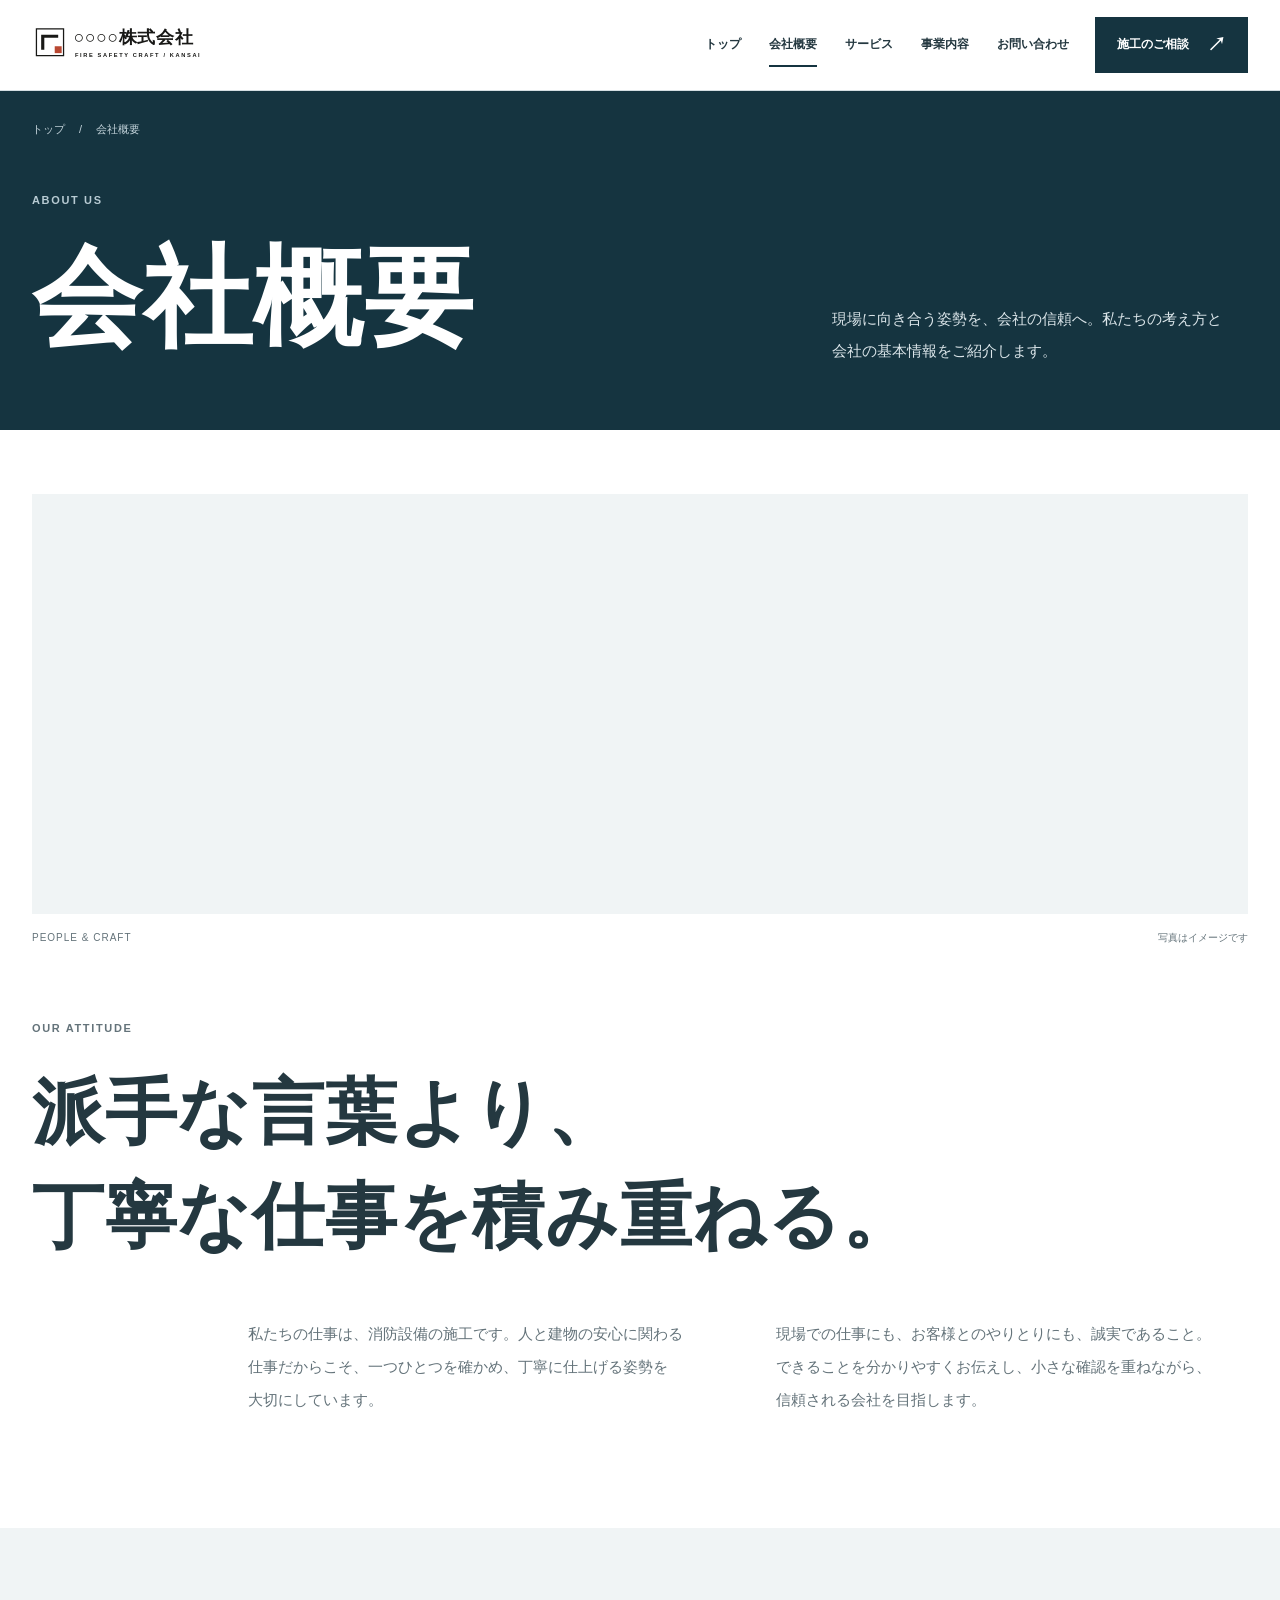
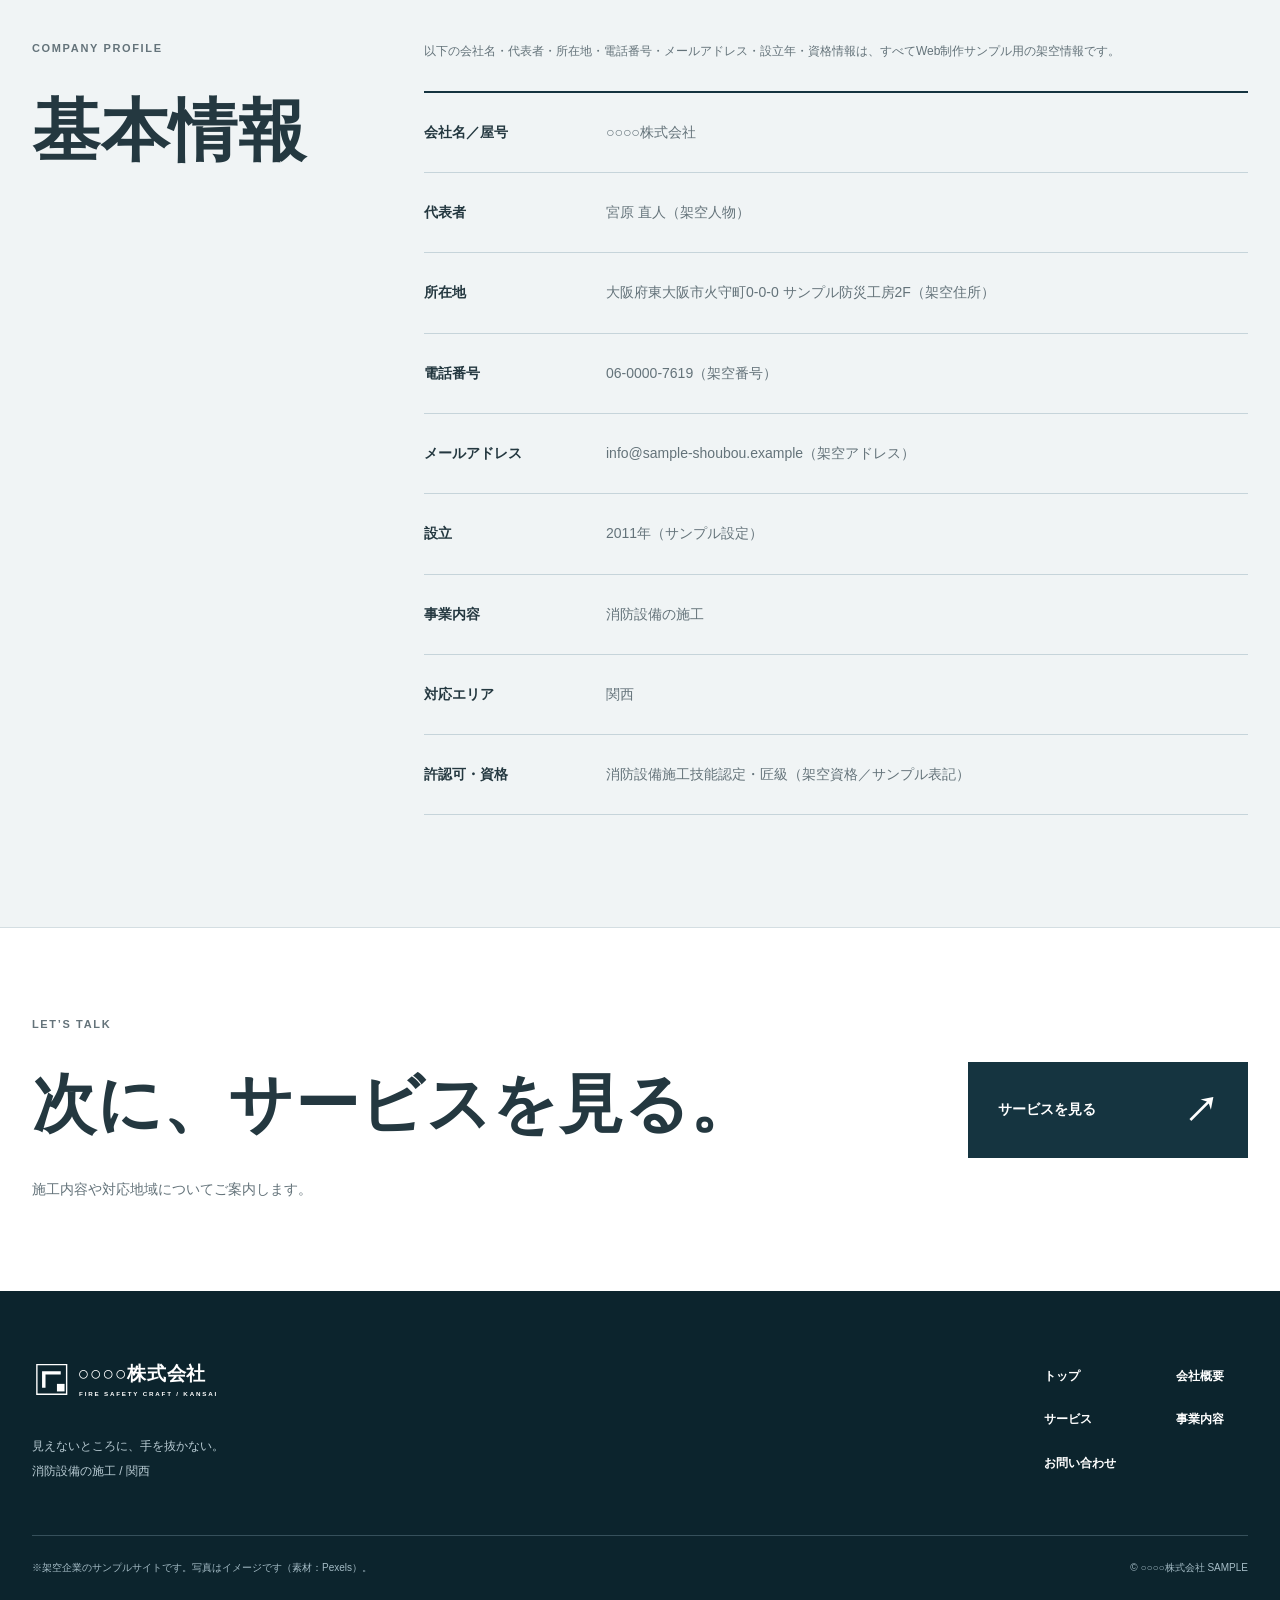
==== commit d2a7dd2d: "会社概要の見出しカラムを広げ、文字サイズを保ったまま収める" ====
--- a/about.html
+++ b/about.html
@@ -7,7 +7,7 @@
   <meta name="theme-color" content="#153440">
   <title>会社概要 | ○○○○株式会社</title>
   <link rel="icon" href="assets/logo.svg?v=20260924-corporate" type="image/svg+xml">
-  <link rel="stylesheet" href="css/style.css?v=20260924-corporate">
+  <link rel="stylesheet" href="css/style.css?v=20260924-corporate2">
   <link rel="stylesheet" href="css/japanese-wrap.css?v=20260918-craft">
 </head>
 <body>
--- a/css/style.css
+++ b/css/style.css
@@ -144,7 +144,7 @@
 .about-statement{margin-top:72px}
 .message-copy h2{font-size:clamp(42px,5.6vw,72px);line-height:1.45}
 .profile-section{background:var(--surface)}
-.profile-layout{display:grid;grid-template-columns:260px minmax(0,1fr);gap:72px}
+.profile-layout{display:grid;grid-template-columns:320px minmax(0,1fr);gap:72px}
 .profile-layout>*{min-width:0}
 .profile-heading{align-self:start;position:sticky;top:120px}
 .profile-section .sample-note{padding:0 0 28px;background:transparent}
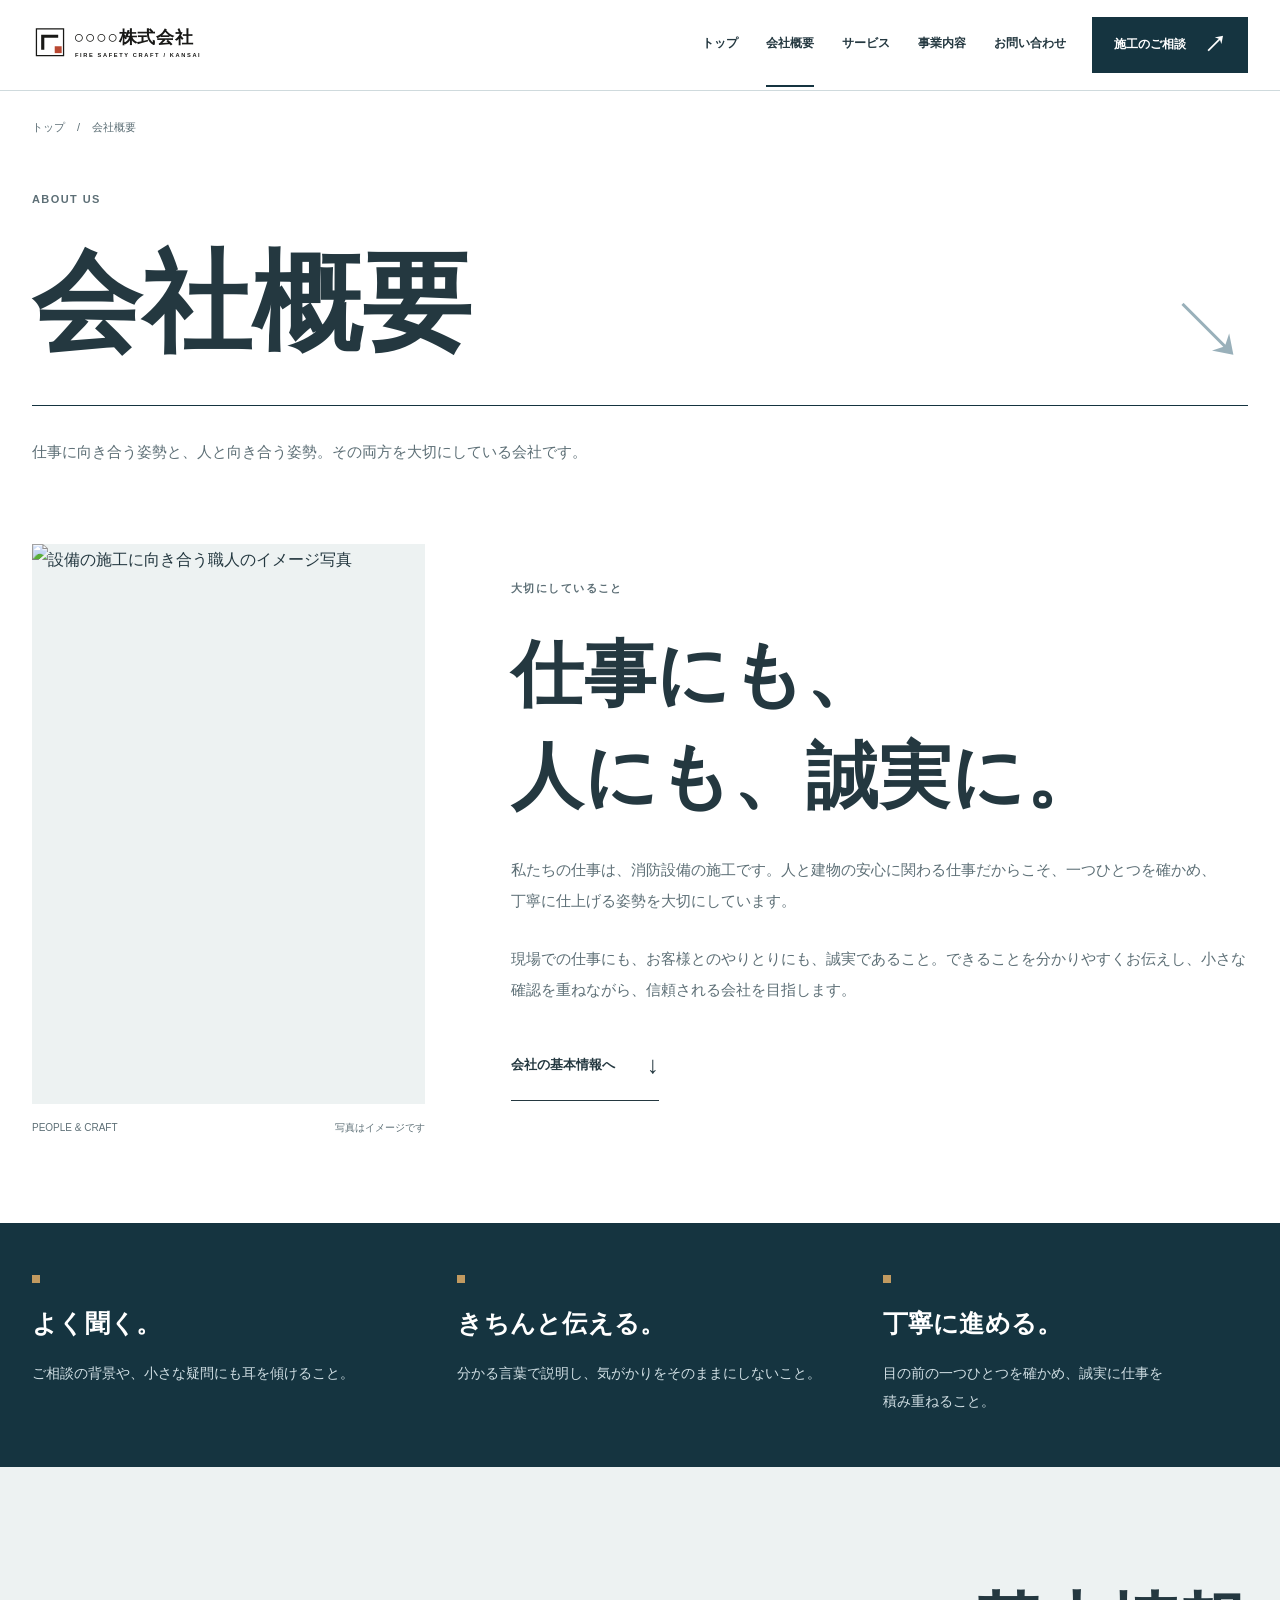
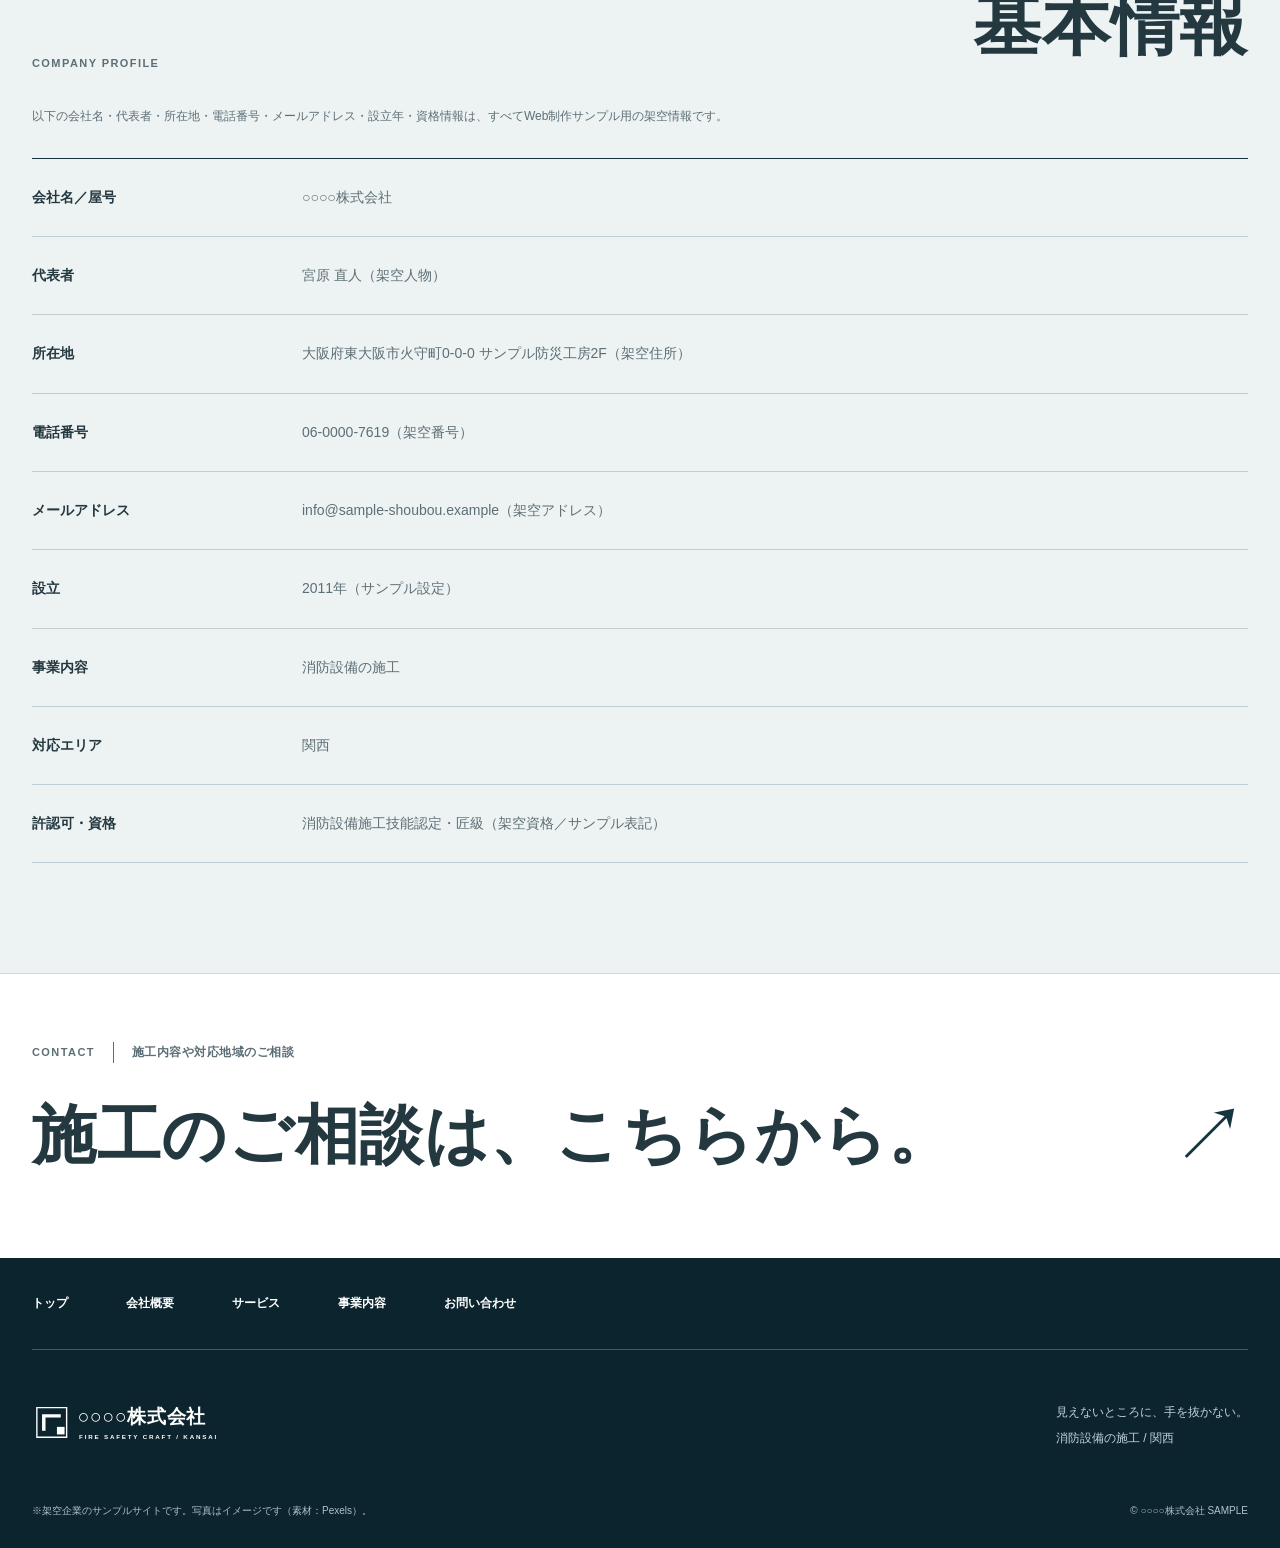
==== commit 42c92e13: "施工内容を入口に、職人のこだわりと人柄を伝える構成へ再設計 トップを施工内容の見出し、独立した現場写真、こだわりの写真ギャラリー、人柄を伝える開閉パネル、会社案内の順へ再構成。 下層4ページの配置も見" ====
--- a/about.html
+++ b/about.html
@@ -7,29 +7,29 @@
   <meta name="theme-color" content="#153440">
   <title>会社概要 | ○○○○株式会社</title>
   <link rel="icon" href="assets/logo.svg?v=20260924-corporate" type="image/svg+xml">
-  <link rel="stylesheet" href="css/style.css?v=20260924-corporate2">
+  <link rel="stylesheet" href="css/craft-layout.css?v=20260924-craft-layout">
   <link rel="stylesheet" href="css/japanese-wrap.css?v=20260918-craft">
 </head>
 <body>
 <a class="skip-link" href="#main">本文へ移動</a>
-<header class="site-header">
-  <div class="container header-inner">
-    <a class="logo" href="index.html"><img src="assets/logo.svg?v=20260924-corporate" alt="○○○○株式会社" width="390" height="80"></a>
-    <nav class="site-nav" id="site-nav" aria-label="メインナビゲーション"><a href="index.html">トップ</a><a href="about.html" aria-current="page">会社概要</a><a href="service.html">サービス</a><a href="business.html">事業内容</a><a href="contact.html">お問い合わせ</a></nav>
-    <a class="header-contact" href="contact.html">施工のご相談<span aria-hidden="true">↗</span></a>
-    <button class="menu-button" type="button" aria-controls="site-nav" aria-label="メニューを開閉" aria-expanded="false"><span class="menu-lines" aria-hidden="true"></span>MENU</button>
-  </div>
-</header>
+<header class="site-header"><div class="container header-inner">
+  <a class="logo" href="index.html"><img src="assets/logo.svg?v=20260924-corporate" alt="○○○○株式会社" width="390" height="80"></a>
+  <nav class="site-nav" id="site-nav" aria-label="メインナビゲーション"><a href="index.html">トップ</a><a href="about.html" aria-current="page">会社概要</a><a href="service.html">サービス</a><a href="business.html">事業内容</a><a href="contact.html">お問い合わせ</a></nav>
+  <a class="header-contact" href="contact.html">施工のご相談<span aria-hidden="true">↗</span></a>
+  <button class="menu-button" type="button" aria-controls="site-nav" aria-label="メニューを開閉" aria-expanded="false"><span class="menu-lines" aria-hidden="true"></span>MENU</button>
+</div></header>
 <main id="main">
-<section class="page-heading"><div class="container">
-  <nav class="breadcrumbs" aria-label="パンくずリスト"><a href="index.html">トップ</a><span aria-hidden="true">/</span><span aria-current="page">会社概要</span></nav>
-  <div class="page-heading-grid"><div class="page-hero-copy hero-copy"><p class="eyebrow">ABOUT US</p><h1 class="section-title jp-flow"><span class="jp-phrase">会社概要</span></h1></div><p class="page-summary">現場に向き合う姿勢を、会社の信頼へ。私たちの考え方と会社の基本情報をご紹介します。</p></div>
+<section class="page-title"><div class="container">
+      <nav class="breadcrumbs" aria-label="パンくずリスト"><a href="index.html">トップ</a><span aria-hidden="true">/</span><span aria-current="page">会社概要</span></nav>
+      <div class="page-title-line"><div class="hero-copy"><p class="eyebrow">ABOUT US</p><h1 class=" jp-flow"><span class="jp-phrase">会社概要</span></h1></div><span class="page-title-mark" aria-hidden="true">↘</span></div>
+      <p class="page-description">仕事に向き合う姿勢と、人と向き合う姿勢。その両方を大切にしている会社です。</p>
+    </div></section>
+<section class="about-character"><div class="container character-grid">
+  <figure class="character-portrait"><img class="" src="https://images.pexels.com/photos/21812143/pexels-photo-21812143/free-photo-of-electrician-working-with-cables.jpeg?auto=compress&dpr=1&w=1800" alt="設備の施工に向き合う職人のイメージ写真" width="1800" height="1200" loading="eager" fetchpriority="high" decoding="async"><figcaption>PEOPLE & CRAFT <span>写真はイメージです</span></figcaption></figure>
+  <div class="character-message"><p class="eyebrow">大切にしていること</p><h2 class="section-title display-title jp-flow"><span class="jp-phrase">仕事にも、</span><wbr><span class="jp-phrase">人にも、誠実に。</span></h2><p>私たちの仕事は、消防設備の施工です。人と建物の安心に関わる仕事だからこそ、一つひとつを確かめ、丁寧に仕上げる姿勢を大切にしています。</p><p>現場での仕事にも、お客様とのやりとりにも、誠実であること。できることを分かりやすくお伝えし、小さな確認を重ねながら、信頼される会社を目指します。</p><a class="text-link" href="#profile">会社の基本情報へ<span aria-hidden="true">↓</span></a></div>
 </div></section>
-<section class="section about-intro"><div class="container">
-  <figure class="wide-figure"><div class="wide-photo people-wide" role="img" aria-label="現場で仕事をする職人のイメージ写真"></div><figcaption>PEOPLE & CRAFT <span>写真はイメージです</span></figcaption></figure>
-  <div class="statement-layout about-statement"><div class="message-copy"><p class="eyebrow">OUR ATTITUDE</p><h2 class="jp-flow"><span class="jp-phrase">派手な言葉より、</span><wbr><span class="jp-phrase"><span class="jp-part">丁寧な仕事を</span><wbr><span class="jp-part">積み重ねる。</span></span></h2></div><div class="statement-body"><p>私たちの仕事は、消防設備の施工です。人と建物の安心に関わる仕事だからこそ、一つひとつを確かめ、丁寧に仕上げる姿勢を大切にしています。</p><p>現場での仕事にも、お客様とのやりとりにも、誠実であること。できることを分かりやすくお伝えし、小さな確認を重ねながら、信頼される会社を目指します。</p></div></div>
-</div></section>
-<section class="section profile-section"><div class="container profile-layout"><div class="profile-heading"><p class="eyebrow">COMPANY PROFILE</p><h2 class="section-title jp-flow"><span class="jp-phrase">基本情報</span></h2></div><div><p class="sample-note">以下の会社名・代表者・所在地・電話番号・メールアドレス・設立年・資格情報は、すべてWeb制作サンプル用の架空情報です。</p><dl class="profile-sheet">
+<section class="character-promises"><div class="container promise-grid"><article><span class="promise-dot" aria-hidden="true"></span><h3>よく聞く。</h3><p>ご相談の背景や、小さな疑問にも耳を傾けること。</p></article><article><span class="promise-dot" aria-hidden="true"></span><h3>きちんと伝える。</h3><p>分かる言葉で説明し、気がかりをそのままにしないこと。</p></article><article><span class="promise-dot" aria-hidden="true"></span><h3>丁寧に進める。</h3><p>目の前の一つひとつを確かめ、誠実に仕事を積み重ねること。</p></article></div></section>
+<section class="section company-profile" id="profile"><div class="container"><div class="profile-title"><p class="eyebrow">COMPANY PROFILE</p><h2 class="section-title jp-flow"><span class="jp-phrase">基本情報</span></h2></div><p class="sample-note">以下の会社名・代表者・所在地・電話番号・メールアドレス・設立年・資格情報は、すべてWeb制作サンプル用の架空情報です。</p><dl class="profile-sheet">
     <div class="profile-row"><dt>会社名／屋号</dt><dd>○○○○株式会社</dd></div>
     <div class="profile-row"><dt>代表者</dt><dd>宮原 直人（架空人物）</dd></div>
     <div class="profile-row"><dt>所在地</dt><dd>大阪府東大阪市火守町0-0-0 サンプル防災工房2F（架空住所）</dd></div>
@@ -39,19 +39,18 @@
     <div class="profile-row"><dt>事業内容</dt><dd>消防設備の施工</dd></div>
     <div class="profile-row"><dt>対応エリア</dt><dd>関西</dd></div>
     <div class="profile-row"><dt>許認可・資格</dt><dd>消防設備施工技能認定・匠級（架空資格／サンプル表記）</dd></div>
-  </dl></div></div></section>
-<section class="cta"><div class="container cta-inner"><div><p class="eyebrow">LET’S TALK</p><h2 class="jp-flow"><span class="jp-phrase">次に、サービスを見る。</span></h2><p>施工内容や対応地域についてご案内します。</p></div><a class="action-link" href="service.html"><span>サービスを見る</span><span class="action-arrow" aria-hidden="true">↗</span></a></div></section>
+  </dl></div></section>
 
 </main>
-<footer class="site-footer">
-  <div class="container">
-    <div class="footer-main">
-      <div class="footer-brand"><a class="footer-logo" href="index.html"><img src="assets/logo.svg?v=20260924-corporate" alt="○○○○株式会社" width="390" height="80"></a><p>見えないところに、手を抜かない。<br>消防設備の施工 / 関西</p></div>
-      <nav class="footer-nav" aria-label="フッターナビ"><a href="index.html">トップ</a><a href="about.html" aria-current="page">会社概要</a><a href="service.html">サービス</a><a href="business.html">事業内容</a><a href="contact.html">お問い合わせ</a></nav>
-    </div>
-    <div class="footer-bottom"><p>※架空企業のサンプルサイトです。写真はイメージです（素材：Pexels）。</p><p>© ○○○○株式会社 SAMPLE</p></div>
-  </div>
-</footer>
+<section class="contact-door cta" aria-label="施工のご相談"><div class="container">
+      <p class="eyebrow">CONTACT <span>施工内容や対応地域のご相談</span></p>
+      <a class="contact-door-link" href="contact.html"><h2 class="section-title jp-flow"><span class="jp-phrase">施工のご相談は、</span><wbr><span class="jp-phrase">こちらから。</span></h2><span class="door-arrow" aria-hidden="true">↗</span></a>
+    </div></section>
+<footer class="site-footer"><div class="container">
+  <nav class="footer-nav" aria-label="フッターナビ"><a href="index.html">トップ</a><a href="about.html" aria-current="page">会社概要</a><a href="service.html">サービス</a><a href="business.html">事業内容</a><a href="contact.html">お問い合わせ</a></nav>
+  <div class="footer-identity"><a class="footer-logo" href="index.html"><img src="assets/logo.svg?v=20260924-corporate" alt="○○○○株式会社" width="390" height="80"></a><p>見えないところに、手を抜かない。<br>消防設備の施工 / 関西</p></div>
+  <div class="footer-bottom"><p>※架空企業のサンプルサイトです。写真はイメージです（素材：Pexels）。</p><p>© ○○○○株式会社 SAMPLE</p></div>
+</div></footer>
 <script src="js/main.js"></script>
 </body>
 </html>
--- a/css/craft-layout.css
+++ b/css/craft-layout.css
@@ -0,0 +1,388 @@
+:root{--ink:#153440;--deep:#0c242d;--text:#243840;--muted:#5d6f76;--line:#cfdadd;--surface:#edf2f2;--accent:#c19a60;--max:1280px;--font:"Yu Gothic","Hiragino Kaku Gothic ProN",Meiryo,sans-serif}
+*{box-sizing:border-box}
+html{scroll-behavior:smooth;scroll-padding-top:110px}
+body{margin:0;background:#fff;color:var(--text);font-family:var(--font);line-height:1.95;-webkit-font-smoothing:antialiased}
+a{color:inherit;text-decoration:none}
+img{display:block;max-width:100%;height:auto}
+figure,dl,p{margin:0}
+dd{margin:0}
+h1,h2,h3{margin:0;font-family:var(--font);font-weight:700;letter-spacing:.01em}
+button,input,textarea{font:inherit}
+button,summary{cursor:pointer}
+a,button,input,textarea,summary{-webkit-tap-highlight-color:transparent}
+a:focus-visible,button:focus-visible,input:focus-visible,textarea:focus-visible,summary:focus-visible{outline:3px solid var(--accent);outline-offset:5px}
+.container{width:min(calc(100% - 64px),var(--max));margin-inline:auto}
+.section{padding:110px 0}
+.section-title{font-size:var(--heading-size,clamp(40px,5.3vw,68px));line-height:1.42}
+.display-title{font-size:clamp(42px,5.6vw,72px)}
+.eyebrow{display:flex;align-items:center;flex-wrap:wrap;gap:18px;margin-bottom:26px;color:var(--muted);font-size:11px;font-weight:700;line-height:1.7;letter-spacing:.13em}
+.eyebrow>span{padding-left:18px;border-left:1px solid currentColor;font-size:12px;letter-spacing:.04em}
+.section-intro{max-width:850px;margin-top:28px;font-size:15px;color:var(--muted);line-height:2.1}
+.text-link{display:inline-flex;align-items:center;justify-content:space-between;gap:32px;max-width:100%;padding:15px 0;border-bottom:1px solid currentColor;font-size:13px;font-weight:700;line-height:1.7}
+.text-link>span{flex-shrink:0;font-size:24px;transition:transform .2s}
+.text-link:hover>span{transform:translate(3px,-3px)}
+.sample-note{padding:18px 22px;background:var(--surface);color:var(--muted);font-size:12px;line-height:1.9}
+.skip-link{position:fixed;z-index:100;top:12px;left:16px;padding:12px 20px;background:#fff;transform:translateY(-160%)}
+.skip-link:focus{transform:none}
+
+/* Header */
+.site-header{position:sticky;top:0;z-index:50;background:#fff;border-bottom:1px solid var(--line)}
+.header-inner{display:grid;grid-template-columns:auto minmax(0,1fr) auto;align-items:center;gap:26px;min-height:90px}
+.logo img{width:246px}
+.site-nav{display:flex;align-items:center;justify-content:flex-end;gap:28px}
+.site-nav a{padding:29px 0;font-size:12px;font-weight:700;white-space:nowrap;border-bottom:2px solid transparent}
+.site-nav a:hover,.site-nav a[aria-current="page"]{border-bottom-color:var(--ink)}
+.header-contact{display:flex;align-items:center;justify-content:space-between;gap:18px;padding:16px 22px;background:var(--ink);color:#fff;font-size:12px;font-weight:700;white-space:nowrap}
+.header-contact:hover{background:var(--deep)}
+.header-contact>span{font-size:22px;line-height:1}
+.menu-button{display:none;align-items:center;gap:10px;padding:12px 0 12px 12px;border:0;background:none;color:var(--ink);font-size:10px;font-weight:700;letter-spacing:.08em}
+.menu-lines{width:20px;height:10px;border-top:2px solid currentColor;border-bottom:2px solid currentColor}
+
+/* Business first, followed by a separate panoramic image. */
+.business-opening{padding-top:68px}
+.opening-grid{display:grid;grid-template-columns:180px minmax(0,1fr);gap:56px;align-items:start}
+.opening-grid>*{min-width:0}
+.opening-meta{padding-top:11px}
+.opening-meta .eyebrow{margin-bottom:26px}
+.opening-area{font-size:20px;font-weight:700;line-height:1.9}
+.opening-meta dl{margin-top:28px}
+.opening-meta dl>div{padding:13px 0;border-top:1px solid var(--line)}
+.opening-meta dt{font-size:10px;color:var(--muted)}
+.opening-meta dd{margin-top:4px;font-size:13px;font-weight:700}
+.hero-copy{min-width:0;max-width:100%}
+.hero-copy h1{font-size:clamp(56px,7.4vw,100px);line-height:1.28;letter-spacing:.01em}
+.opening-bottom{display:flex;align-items:flex-end;justify-content:space-between;gap:36px;margin:34px 0 52px}
+.opening-bottom>p{color:var(--muted);font-size:15px;line-height:2.1}
+.opening-bottom .text-link{flex-shrink:0}
+.opening-panorama{position:relative;background:var(--surface)}
+.opening-panorama>img{width:100%;height:430px;object-fit:cover;object-position:center 42%}
+.opening-panorama figcaption{display:flex;align-items:center;justify-content:space-between;gap:24px;width:min(calc(100% - 64px),var(--max));margin-inline:auto;padding:18px 0;font-size:12px}
+.opening-panorama figcaption>span:last-child{font-size:10px;color:var(--muted)}
+.opening-route{display:flex;align-items:center;justify-content:space-between;gap:30px;padding-block:26px;border-bottom:1px solid var(--line);font-size:13px}
+.opening-route>span{color:var(--muted)}
+.opening-route>a{display:flex;align-items:center;gap:48px;font-weight:700}
+.opening-route>a>span{font-size:24px;line-height:1}
+
+/* Photo stories: a large study of the work, with two detail views. */
+.gallery-heading{margin-bottom:56px}
+.craft-gallery{display:grid;grid-template-columns:minmax(0,1.45fr) minmax(0,1fr);grid-template-rows:auto auto;gap:48px 70px;align-items:start}
+.craft-gallery figure{min-width:0}
+.craft-feature{grid-row:1/3}
+.craft-gallery img{width:100%;height:260px;object-fit:cover;background:var(--surface)}
+.craft-feature img{height:650px;object-position:42% center}
+.craft-gallery .detail-crop{object-position:22% 38%}
+.craft-finish img{object-position:center 54%}
+.craft-gallery figcaption{padding-top:24px}
+.photo-topic{margin-bottom:10px;font-size:11px;font-weight:700;color:var(--muted)}
+.craft-gallery h3{font-size:26px;line-height:1.55}
+.craft-gallery figcaption>p:last-child{max-width:620px;margin-top:14px;font-size:14px;line-height:2.1;color:var(--muted)}
+.photo-note{margin-top:36px;color:var(--muted);font-size:10px;text-align:right}
+
+/* People: a portrait and native, keyboard-accessible attitude panels. */
+.conversation-section{padding:92px 0 104px;background:var(--ink);color:#fff}
+.conversation-heading{padding-bottom:54px;border-bottom:1px solid #4a6470}
+.conversation-section .eyebrow{color:#bfd0d7}
+.conversation-grid{display:grid;grid-template-columns:300px minmax(0,1fr);gap:100px;margin-top:58px}
+.conversation-grid>*{min-width:0}
+.conversation-portrait img{width:100%;height:390px;object-fit:cover;object-position:69% 35%;background:#2a4b59}
+.conversation-portrait figcaption{margin-top:20px;color:#d1dfe4;font-size:13px;line-height:2}
+.conversation-lead{margin-bottom:34px;color:#d1dfe4;font-size:15px;line-height:2.1}
+.attitude{border-top:1px solid #55707c}
+.attitude:last-of-type{border-bottom:1px solid #55707c}
+.attitude summary{display:flex;align-items:center;justify-content:space-between;gap:24px;padding:25px 0;font-size:clamp(20px,2vw,26px);font-weight:700;line-height:1.7;list-style:none}
+.attitude summary::-webkit-details-marker{display:none}
+.attitude summary>span{position:relative;flex:0 0 22px;height:22px}
+.attitude summary>span::before,.attitude summary>span::after{content:"";position:absolute;left:3px;right:3px;top:10px;height:1px;background:currentColor}
+.attitude summary>span::after{transform:rotate(90deg)}
+.attitude[open] summary>span::after{display:none}
+.attitude>div{padding:0 48px 28px 0;color:#d1dfe4;font-size:14px;line-height:2.1}
+.text-link-light{margin-top:34px;color:#fff;border-bottom-color:#8ba2ae}
+.company-gateway{padding:74px 0;background:var(--surface)}
+.gateway-grid{display:grid;grid-template-columns:minmax(0,.9fr) minmax(0,1.1fr);gap:90px;align-items:center}
+.gateway-grid>*{min-width:0}
+.gateway-title{font-size:clamp(26px,3vw,40px);line-height:1.5}
+.gateway-grid>div>p:last-child{margin-top:16px;font-size:13px;color:var(--muted)}
+.gateway-grid nav{display:flex;flex-direction:column;border-top:1px solid var(--ink)}
+.gateway-grid nav>a{display:flex;align-items:center;justify-content:space-between;gap:24px;padding:18px 0;border-bottom:1px solid var(--line);font-size:17px;font-weight:700}
+.gateway-grid nav>a>span:last-child{font-size:26px}
+
+/* Inner pages share an open title, with content specific to each page. */
+.page-title{padding:26px 0 64px}
+.breadcrumbs{display:flex;align-items:center;flex-wrap:wrap;gap:12px;margin-bottom:52px;color:var(--muted);font-size:11px}
+.breadcrumbs a:hover{text-decoration:underline}
+.page-title-line{display:flex;align-items:flex-end;justify-content:space-between;gap:32px;padding-bottom:34px;border-bottom:1px solid var(--ink)}
+.page-title .hero-copy h1{font-size:clamp(60px,8.5vw,112px);line-height:1.25}
+.page-title-mark{color:#99b0ba;font-size:80px;font-family:Arial,sans-serif;line-height:1}
+.page-description{max-width:920px;margin-top:30px;color:var(--muted);font-size:15px;line-height:2.1}
+
+/* About: personality first, followed by the company record. */
+.about-character{padding:12px 0 86px}
+.character-grid{display:grid;grid-template-columns:minmax(0,.8fr) minmax(0,1.5fr);gap:86px;align-items:center}
+.character-grid>*{min-width:0}
+.character-portrait img{width:100%;height:560px;object-fit:cover;object-position:65% center;background:var(--surface)}
+.character-portrait figcaption{display:flex;justify-content:space-between;gap:18px;padding-top:14px;color:var(--muted);font-size:10px}
+.character-message>p:not(.eyebrow){margin-top:26px;color:var(--muted);font-size:15px;line-height:2.1}
+.character-message .text-link{margin-top:24px}
+.character-promises{padding:52px 0;background:var(--ink);color:#fff}
+.promise-grid{display:grid;grid-template-columns:repeat(3,minmax(0,1fr));gap:60px}
+.promise-dot{display:block;width:8px;height:8px;margin-bottom:22px;background:var(--accent)}
+.promise-grid h3{font-size:25px;line-height:1.5}
+.promise-grid p{margin-top:16px;color:#d1dfe4;font-size:14px;line-height:2}
+.company-profile{background:var(--surface)}
+.profile-title{display:flex;align-items:flex-end;justify-content:space-between;flex-wrap:wrap;gap:28px;margin-bottom:32px}
+.profile-title .eyebrow{margin:0}
+.company-profile .sample-note{padding:0 0 30px;background:transparent}
+.profile-sheet{border-top:1px solid var(--ink)}
+.profile-row{display:grid;grid-template-columns:220px minmax(0,1fr);gap:50px;padding:25px 0;border-bottom:1px solid #bdcdd3;font-size:14px}
+.profile-row dt{font-weight:700}
+.profile-row dd{color:var(--muted);overflow-wrap:anywhere}
+
+/* Service: scope at a glance, followed by information to prepare. */
+.service-overview{padding:62px 0;background:var(--surface)}
+.service-overview-grid{display:grid;grid-template-columns:minmax(0,1.6fr) minmax(0,.8fr);gap:90px}
+.service-overview-grid>*{min-width:0}
+.service-primary>p:not(.eyebrow){max-width:680px;margin-top:28px;color:var(--muted);font-size:15px;line-height:2.1}
+.service-primary .text-link{margin-top:28px}
+.service-scope{padding-left:50px;border-left:1px solid #b9cbd0}
+.service-scope .eyebrow{margin-bottom:12px}
+.area-name{font-size:46px;font-weight:700;line-height:1.5}
+.service-scope .area-name+p{margin-top:20px;font-size:14px;color:var(--muted)}
+.scope-note{margin-top:28px;padding-top:24px;border-top:1px solid #b9cbd0;font-size:12px;color:var(--muted);line-height:1.95}
+.preparation-list{display:grid;grid-template-columns:repeat(3,minmax(0,1fr));gap:48px;margin:52px 0 36px;padding:0;list-style:none}
+.preparation-list li{padding-top:26px;border-top:1px solid var(--ink)}
+.step-label{display:block;margin-bottom:32px;color:#8ba4ad;font-size:38px;font-family:Arial,sans-serif;line-height:1}
+.preparation-list h3{font-size:24px;line-height:1.5}
+.preparation-list p{margin-top:20px;color:var(--muted);font-size:14px;line-height:2.1}
+.service-human{padding:40px 0 64px}
+.service-human>.container{display:flex;align-items:center;justify-content:space-between;gap:40px;padding-block:38px;border-block:1px solid var(--line)}
+.service-human p{font-size:16px;line-height:2}
+.service-human strong{font-weight:700}
+
+/* Business: work image with a compact specification panel. */
+.business-visual{display:grid;grid-template-columns:minmax(0,2.8fr) minmax(280px,1fr);max-width:1600px;margin-inline:auto;background:var(--ink);color:#fff}
+.business-visual>figure{min-width:0}
+.business-visual>figure>img{width:100%;height:510px;object-fit:cover;object-position:center 42%;background:var(--surface)}
+.business-visual figcaption{display:flex;align-items:center;justify-content:space-between;gap:20px;padding:18px 32px;font-size:12px}
+.business-visual figcaption>span{font-size:10px;color:#c2d3da}
+.business-spec{padding:42px 38px}
+.business-spec .eyebrow{color:#b8ccd4}
+.business-spec dl>div{padding:22px 0;border-top:1px solid #506d79}
+.business-spec dt{font-size:11px;color:#b8ccd4}
+.business-spec dd{margin-top:10px;font-size:22px;font-weight:700;line-height:1.65}
+.business-statement{display:grid;grid-template-columns:1.25fr 1fr;gap:80px;max-width:1060px;margin:38px 0 0 auto;color:var(--muted);font-size:15px;line-height:2.15}
+.business-service-link{display:flex;align-items:center;justify-content:space-between;gap:40px;margin-top:66px;padding:30px 34px;background:var(--surface)}
+.business-service-link>div>span{display:block;color:var(--muted);font-size:12px}
+.business-service-link strong{display:block;margin-top:8px;font-size:21px;font-weight:700;line-height:1.7}
+.business-service-link>span{font-size:38px;flex-shrink:0}
+
+/* Contact: channels above one generous form column. */
+.contact-information{padding-bottom:44px}
+.contact-channels{display:grid;grid-template-columns:.8fr 1.25fr 1fr;gap:38px;margin-top:26px;padding:28px 0;border-block:1px solid var(--line)}
+.contact-channels>div{min-width:0}
+.contact-channels dt{color:var(--muted);font-size:10px;font-weight:700;letter-spacing:.1em}
+.contact-channels dd{margin-top:10px;font-size:18px;font-weight:700;overflow-wrap:anywhere}
+.contact-entry{padding-top:24px}
+.form-container{max-width:1000px}
+.form-title{--heading-size:44px;padding-bottom:24px;border-bottom:2px solid var(--ink)}
+.contact-form>.sample-note{margin-top:24px}
+.form-grid{margin-top:18px}
+.form-row{display:grid;grid-template-columns:180px minmax(0,1fr);align-items:start;gap:36px;padding:24px 0;border-bottom:1px solid var(--line)}
+.form-row>*{min-width:0}
+.form-row label{padding-top:14px;font-size:13px;font-weight:700}
+.contact-form input,.contact-form textarea{display:block;width:100%;min-width:0;padding:14px;border:1px solid #a7bcc5;border-radius:0;background:#f8fafb;color:var(--text);resize:vertical}
+.contact-form input:focus,.contact-form textarea:focus{border-color:var(--ink);background:#fff}
+.form-actions{display:flex;align-items:center;justify-content:space-between;gap:36px;margin-top:30px}
+.form-note{color:var(--muted);font-size:12px;line-height:1.9}
+.button{display:inline-flex;justify-content:center;align-items:center;max-width:100%;min-height:62px;padding:18px 28px;border:1px solid transparent;font-size:13px;font-weight:700;line-height:1.7}
+.button-dark{background:var(--ink);color:#fff}
+.button-dark:hover{background:var(--deep)}
+.form-actions .button{flex-shrink:0}
+
+/* Direct contact entrance and company footer. */
+.contact-door{padding:68px 0 76px;border-top:1px solid var(--line);background:#fff}
+.contact-door-link{display:flex;align-items:center;justify-content:space-between;gap:44px}
+.cta h2{font-size:clamp(38px,5vw,64px);line-height:1.45}
+.door-arrow{flex-shrink:0;color:var(--ink);font-size:76px;font-family:Arial,sans-serif;line-height:1;transition:transform .2s}
+.contact-door-link:hover .door-arrow{transform:translate(5px,-5px)}
+.site-footer{background:var(--deep);color:#fff}
+.footer-nav{display:flex;align-items:center;flex-wrap:wrap;gap:30px 58px;padding:34px 0;border-bottom:1px solid #405965;font-size:12px;font-weight:700}
+.footer-nav a:hover{text-decoration:underline}
+.footer-identity{display:flex;align-items:center;justify-content:space-between;gap:40px;padding:48px 0}
+.footer-logo img{width:270px;filter:brightness(0) invert(1)}
+.footer-identity>p{color:#c2d3da;font-size:12px;line-height:2.1}
+.footer-bottom{display:flex;align-items:start;justify-content:space-between;gap:24px;padding:0 0 28px;color:#adc3cd;font-size:10px;line-height:1.9}
+
+@media(max-width:1080px){
+  .header-inner{grid-template-columns:minmax(0,1fr) auto;min-height:80px}
+  .logo img{width:224px}
+  .header-contact{display:none}
+  .menu-button{display:flex}
+  .site-nav{display:none;position:absolute;top:100%;left:0;right:0;flex-direction:column;align-items:stretch;gap:0;padding:12px 32px 24px;background:var(--ink);color:#fff}
+  .site-nav.open{display:flex}
+  .site-nav a{padding:15px 0;border-bottom:1px solid #48626d}
+  .site-nav a[aria-current="page"]{color:#e7c591}
+  .opening-grid{grid-template-columns:minmax(0,1fr);gap:28px}
+  .opening-meta{display:flex;align-items:center;justify-content:space-between;gap:24px;padding:0}
+  .opening-meta .eyebrow{margin:0}
+  .opening-area{font-size:14px}
+  .opening-meta dl{display:flex;gap:24px;margin:0}
+  .opening-meta dl>div{padding:0;border:0}
+  .opening-meta dt{font-size:9px}
+  .opening-meta dd{font-size:11px}
+  .craft-gallery{gap:40px}
+  .craft-feature img{height:620px}
+  .conversation-grid{grid-template-columns:250px minmax(0,1fr);gap:54px}
+  .character-grid{gap:48px}
+  .service-overview-grid{gap:50px}
+  .service-scope{padding-left:32px}
+  .business-spec{padding:36px 26px}
+}
+@media(max-width:980px){
+  .section{padding:84px 0}
+  .business-opening{padding-top:44px}
+  .opening-bottom{margin-bottom:38px}
+  .opening-panorama>img{height:360px}
+  .craft-gallery{gap:40px 32px;grid-template-columns:minmax(0,1.15fr) minmax(0,1fr)}
+  .craft-gallery h3{font-size:23px}
+  .craft-feature img{height:580px}
+  .craft-detail img,.craft-finish img{height:220px}
+  .conversation-section{padding:74px 0}
+  .conversation-grid{grid-template-columns:220px minmax(0,1fr);gap:42px}
+  .conversation-portrait img{height:340px}
+  .conversation-lead br{display:none}
+  .attitude summary{font-size:21px;gap:18px}
+  .gateway-grid{gap:44px}
+  .character-grid{grid-template-columns:minmax(0,.8fr) minmax(0,1.2fr);gap:40px}
+  .character-portrait img{height:510px}
+  .promise-grid{gap:32px}
+  .promise-grid h3{font-size:22px}
+  .profile-row{grid-template-columns:180px minmax(0,1fr);gap:32px}
+  .service-overview-grid{grid-template-columns:1fr;gap:36px}
+  .service-scope{display:grid;grid-template-columns:1fr 1fr;gap:44px;padding:30px 0 0;border-left:0;border-top:1px solid #b9cbd0}
+  .scope-note{align-self:center;margin:0;padding:0;border:0}
+  .preparation-list{gap:28px}
+  .business-visual{grid-template-columns:minmax(0,1.8fr) minmax(250px,1fr)}
+  .business-visual>figure>img{height:470px}
+  .business-visual figcaption{padding:16px 24px;font-size:10px}
+  .business-statement{gap:44px}
+  .contact-channels{grid-template-columns:1fr 1.2fr;gap:24px 34px}
+  .contact-channels>div:last-child{grid-column:1/-1}
+  .contact-channels dd{font-size:16px}
+}
+@media(max-width:720px){
+  .container{width:min(calc(100% - 32px),var(--max))}
+  .section{padding:62px 0}
+  .header-inner{min-height:72px;gap:14px}
+  .logo img{width:188px}
+  .menu-button{gap:8px}
+  .site-nav{padding-inline:20px}
+  .eyebrow{gap:12px;margin-bottom:22px;font-size:10px}
+  .eyebrow>span{padding-left:12px;font-size:11px}
+  .section-intro{margin-top:22px;font-size:14px}
+  .section-intro br{display:none}
+  .business-opening{padding-top:28px}
+  .opening-meta{align-items:flex-start;gap:16px}
+  .opening-area{display:none}
+  .opening-meta dl{gap:18px}
+  .opening-meta dd{font-size:10px}
+  .opening-grid{gap:26px}
+  .opening-bottom{display:block;margin:26px 0 30px}
+  .opening-bottom>p{font-size:14px}
+  .opening-bottom .text-link{margin-top:12px;font-size:12px}
+  .opening-panorama>img{height:300px;object-position:65% center}
+  .opening-panorama figcaption{width:calc(100% - 32px);gap:16px;padding-block:14px;font-size:10px}
+  .opening-panorama figcaption>span:last-child{font-size:9px;flex-shrink:0}
+  .opening-route{align-items:flex-start;flex-direction:column;gap:10px;padding-block:20px;font-size:12px}
+  .opening-route>a{justify-content:space-between;width:100%}
+  .gallery-heading{margin-bottom:34px}
+  .craft-gallery{grid-template-columns:minmax(0,1fr);gap:38px}
+  .craft-feature{grid-row:auto}
+  .craft-feature img{height:400px;object-position:40% center}
+  .craft-detail img,.craft-finish img{height:260px}
+  .craft-gallery figcaption{padding-top:18px}
+  .craft-gallery h3{font-size:23px}
+  .craft-gallery figcaption>p:last-child{font-size:14px}
+  .photo-note{margin-top:28px;text-align:left}
+  .conversation-section{padding:60px 0}
+  .conversation-heading{padding-bottom:30px}
+  .conversation-grid{grid-template-columns:minmax(0,1fr);gap:30px;margin-top:30px}
+  .conversation-portrait{display:grid;grid-template-columns:minmax(0,1fr) minmax(0,1fr);align-items:end;gap:22px}
+  .conversation-portrait img{height:220px;object-position:66% center}
+  .conversation-portrait figcaption{margin:0;font-size:12px}
+  .conversation-lead{margin-bottom:26px;font-size:14px}
+  .attitude summary{gap:16px;padding-block:22px;font-size:19px}
+  .attitude>div{padding:0 20px 24px 0;font-size:14px}
+  .text-link-light{margin-top:26px}
+  .company-gateway{padding:50px 0}
+  .gateway-grid{grid-template-columns:1fr;gap:28px}
+  .gateway-grid nav>a{padding-block:16px;font-size:16px}
+  .page-title{padding:22px 0 36px}
+  .breadcrumbs{gap:10px;margin-bottom:32px;font-size:10px}
+  .page-title-line{gap:16px;padding-bottom:24px}
+  .page-title .hero-copy h1{font-size:clamp(30px,8.4vw,38px);line-height:1.4}
+  .page-title-mark{font-size:38px}
+  .page-description{margin-top:24px;font-size:14px}
+  .about-character{padding:0 0 48px}
+  .character-grid{grid-template-columns:minmax(0,1fr);gap:32px}
+  .character-portrait img{height:350px;object-position:center 32%}
+  .character-portrait figcaption{font-size:9px}
+  .character-message>p:not(.eyebrow){margin-top:22px;font-size:14px}
+  .character-promises{padding:36px 0}
+  .promise-grid{grid-template-columns:minmax(0,1fr);gap:0}
+  .promise-grid article{padding:26px 0;border-top:1px solid #506d79}
+  .promise-grid article:first-child{padding-top:0;border-top:0}
+  .promise-grid article:last-child{padding-bottom:0}
+  .promise-dot{margin-bottom:16px}
+  .promise-grid h3{font-size:24px}
+  .promise-grid p{margin-top:12px}
+  .profile-title{display:block;margin-bottom:26px}
+  .profile-title .eyebrow{margin-bottom:20px}
+  .profile-row{grid-template-columns:1fr;gap:8px;padding:22px 0}
+  .service-overview{padding:38px 0}
+  .service-primary>p:not(.eyebrow){margin-top:24px;font-size:14px}
+  .service-scope{grid-template-columns:1fr;gap:26px}
+  .area-name{font-size:36px}
+  .service-scope .area-name+p{margin-top:16px}
+  .scope-note{font-size:12px}
+  .preparation-list{grid-template-columns:1fr;gap:0;margin-top:34px}
+  .preparation-list li{display:grid;grid-template-columns:42px minmax(0,1fr);gap:14px 18px;padding:26px 0}
+  .preparation-list li:last-child{border-bottom:1px solid var(--line)}
+  .step-label{grid-row:span 2;margin:0;font-size:28px;line-height:1.4}
+  .preparation-list h3{font-size:22px}
+  .preparation-list p{grid-column:2;margin:0}
+  .service-human{padding:0 0 48px}
+  .service-human>.container{align-items:flex-start;flex-direction:column;gap:20px;padding-block:28px}
+  .service-human p{font-size:14px}
+  .business-visual{grid-template-columns:minmax(0,1fr)}
+  .business-visual>figure>img{height:330px;object-position:65% center}
+  .business-visual figcaption{padding:16px;font-size:10px}
+  .business-spec{padding:26px 16px 20px}
+  .business-spec dl{display:grid;grid-template-columns:1fr 1fr;gap:0 24px}
+  .business-spec dl>div:last-child{grid-column:1/-1}
+  .business-spec dl>div{padding:18px 0}
+  .business-spec dd{font-size:18px}
+  .business-spec dd br{display:none}
+  .business-statement{grid-template-columns:1fr;gap:22px;margin-top:28px;font-size:14px}
+  .business-service-link{gap:24px;margin-top:38px;padding:24px 20px}
+  .business-service-link strong{font-size:17px}
+  .business-service-link>span{font-size:28px}
+  .contact-information{padding-bottom:26px}
+  .contact-channels{grid-template-columns:minmax(0,1fr);gap:24px;margin-top:24px}
+  .contact-channels>div:last-child{grid-column:auto}
+  .contact-entry{padding-top:12px}
+  .form-row{grid-template-columns:minmax(0,1fr);gap:12px;padding:22px 0}
+  .form-row label{padding:0}
+  .form-actions{align-items:stretch;flex-direction:column;gap:24px}
+  .form-actions .button{width:100%}
+  .contact-door{padding:48px 0}
+  .contact-door-link{gap:20px}
+  .door-arrow{font-size:40px}
+  .footer-nav{gap:18px 28px;padding-block:28px;font-size:11px}
+  .footer-identity{align-items:flex-start;flex-direction:column;gap:24px;padding-block:32px}
+  .footer-logo img{width:240px}
+  .footer-bottom{flex-direction:column;gap:16px;padding-bottom:24px}
+}
+@media(prefers-reduced-motion:reduce){
+  html{scroll-behavior:auto}
+  *,*::before,*::after{transition:none!important}
+}
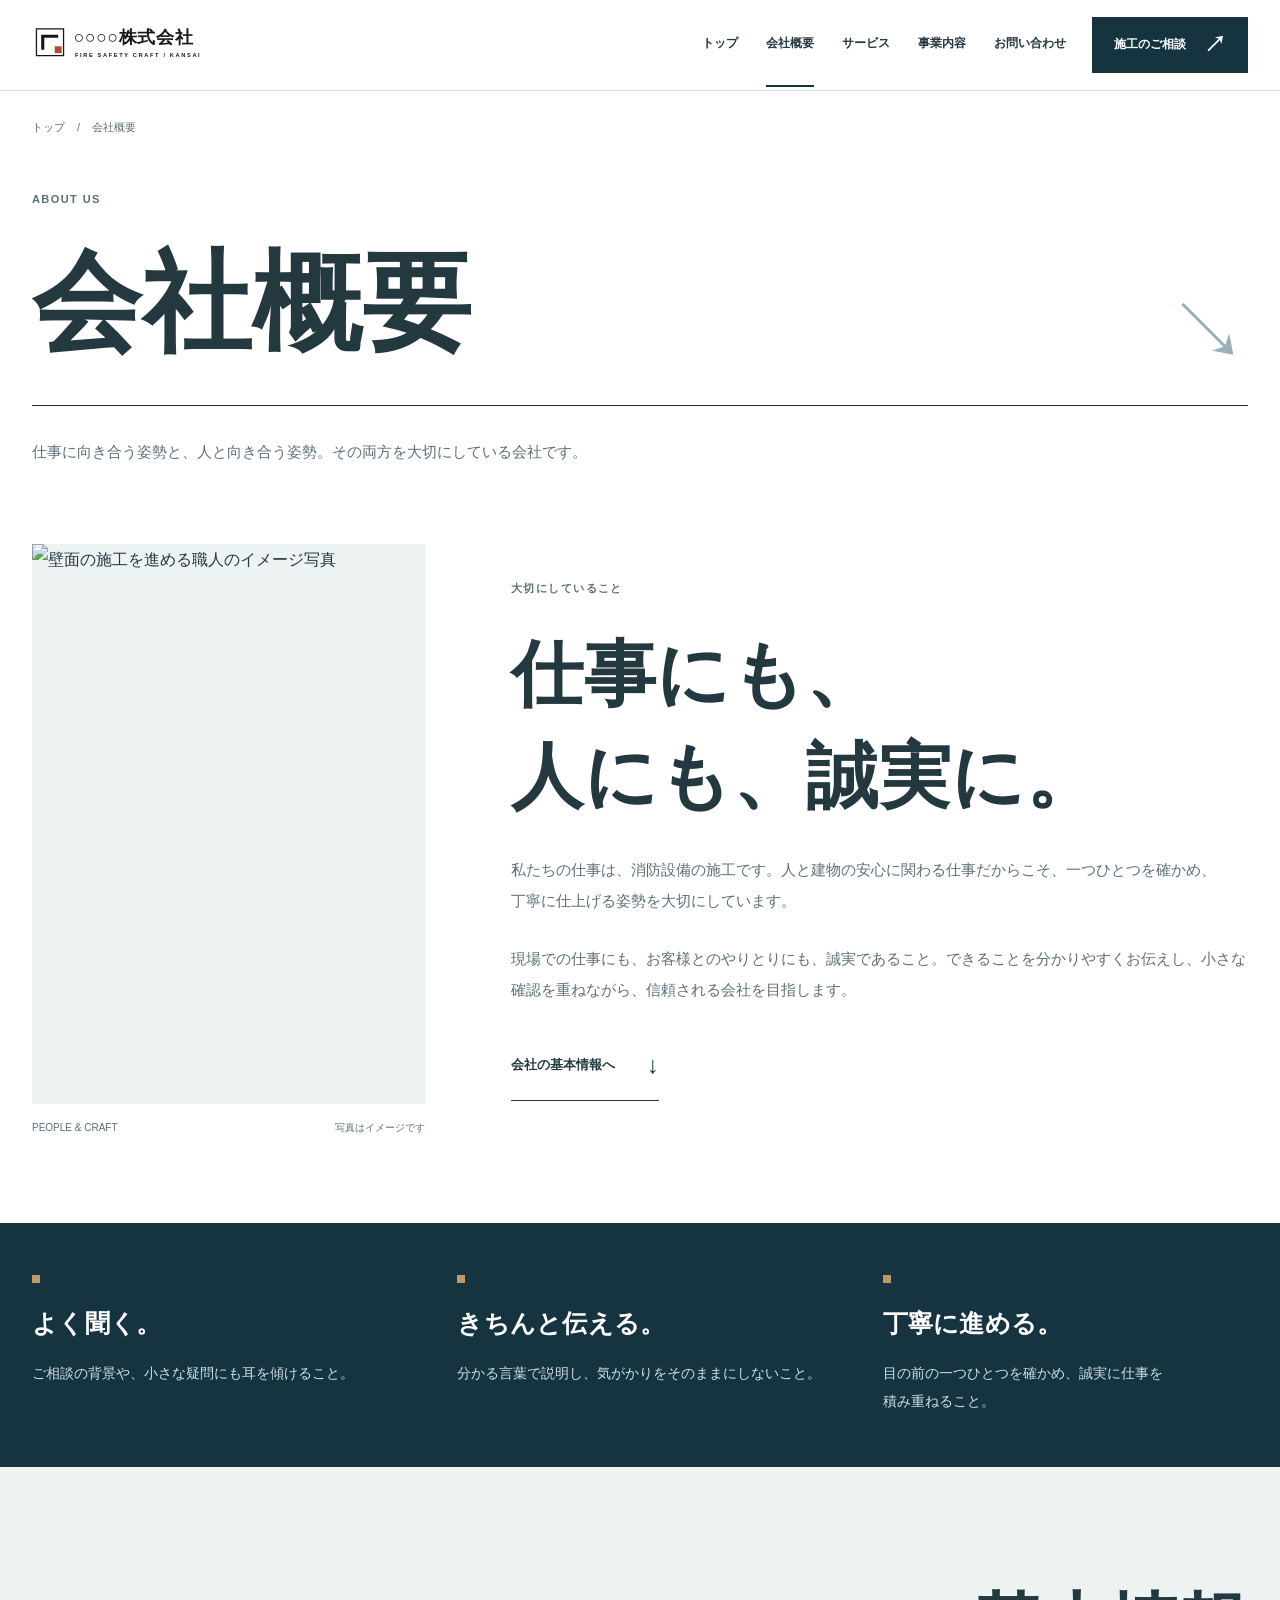
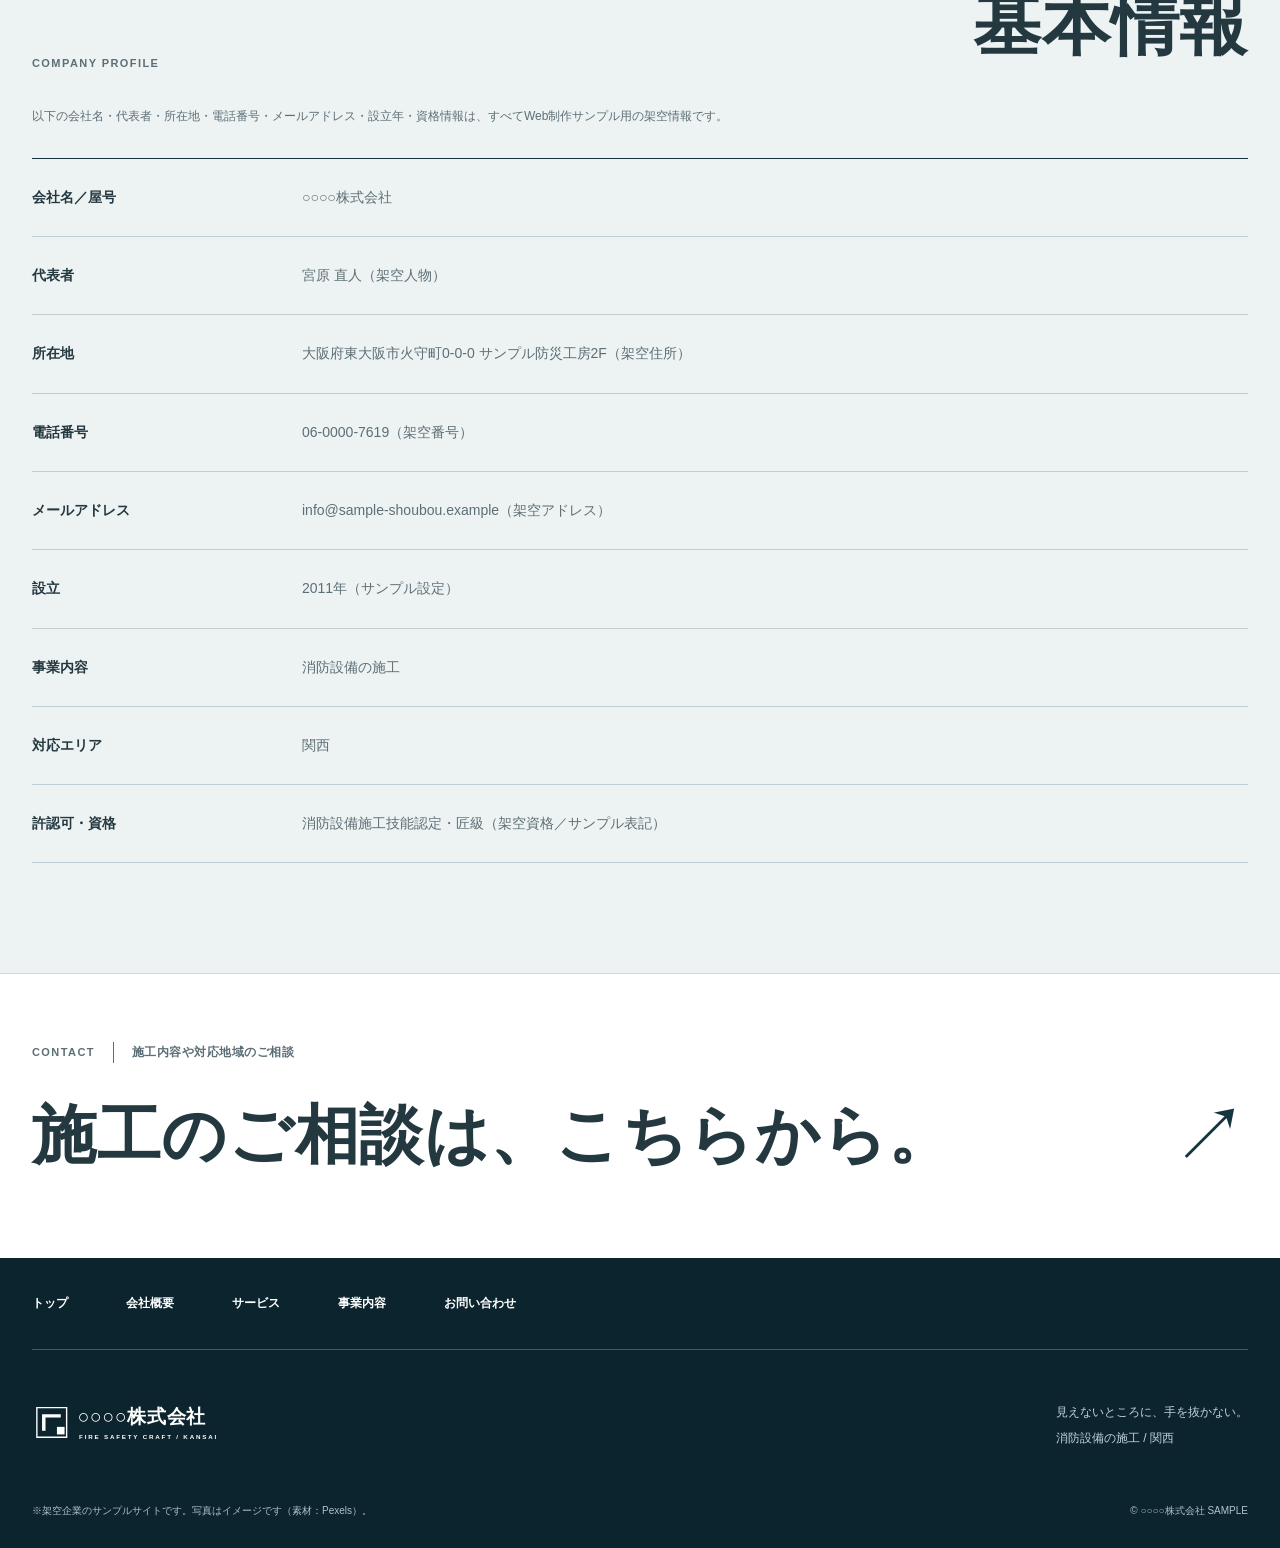
==== commit 04d65813: "人柄紹介のQ&Aを質問と回答に整え、写真7か所を別素材へ更新" ====
--- a/about.html
+++ b/about.html
@@ -7,7 +7,7 @@
   <meta name="theme-color" content="#153440">
   <title>会社概要 | ○○○○株式会社</title>
   <link rel="icon" href="assets/logo.svg?v=20260924-corporate" type="image/svg+xml">
-  <link rel="stylesheet" href="css/craft-layout.css?v=20260924-craft-layout">
+  <link rel="stylesheet" href="css/craft-layout.css?v=20260925-photoqa">
   <link rel="stylesheet" href="css/japanese-wrap.css?v=20260918-craft">
 </head>
 <body>
@@ -25,7 +25,7 @@
       <p class="page-description">仕事に向き合う姿勢と、人と向き合う姿勢。その両方を大切にしている会社です。</p>
     </div></section>
 <section class="about-character"><div class="container character-grid">
-  <figure class="character-portrait"><img class="" src="https://images.pexels.com/photos/21812143/pexels-photo-21812143/free-photo-of-electrician-working-with-cables.jpeg?auto=compress&dpr=1&w=1800" alt="設備の施工に向き合う職人のイメージ写真" width="1800" height="1200" loading="eager" fetchpriority="high" decoding="async"><figcaption>PEOPLE & CRAFT <span>写真はイメージです</span></figcaption></figure>
+  <figure class="character-portrait"><img class="" src="https://images.pexels.com/photos/4981793/pexels-photo-4981793.jpeg?auto=compress&dpr=1&w=1200" alt="壁面の施工を進める職人のイメージ写真" width="1800" height="1200" loading="eager" fetchpriority="high" decoding="async"><figcaption>PEOPLE & CRAFT <span>写真はイメージです</span></figcaption></figure>
   <div class="character-message"><p class="eyebrow">大切にしていること</p><h2 class="section-title display-title jp-flow"><span class="jp-phrase">仕事にも、</span><wbr><span class="jp-phrase">人にも、誠実に。</span></h2><p>私たちの仕事は、消防設備の施工です。人と建物の安心に関わる仕事だからこそ、一つひとつを確かめ、丁寧に仕上げる姿勢を大切にしています。</p><p>現場での仕事にも、お客様とのやりとりにも、誠実であること。できることを分かりやすくお伝えし、小さな確認を重ねながら、信頼される会社を目指します。</p><a class="text-link" href="#profile">会社の基本情報へ<span aria-hidden="true">↓</span></a></div>
 </div></section>
 <section class="character-promises"><div class="container promise-grid"><article><span class="promise-dot" aria-hidden="true"></span><h3>よく聞く。</h3><p>ご相談の背景や、小さな疑問にも耳を傾けること。</p></article><article><span class="promise-dot" aria-hidden="true"></span><h3>きちんと伝える。</h3><p>分かる言葉で説明し、気がかりをそのままにしないこと。</p></article><article><span class="promise-dot" aria-hidden="true"></span><h3>丁寧に進める。</h3><p>目の前の一つひとつを確かめ、誠実に仕事を積み重ねること。</p></article></div></section>
--- a/css/craft-layout.css
+++ b/css/craft-layout.css
@@ -43,8 +43,9 @@
 .opening-grid{display:grid;grid-template-columns:180px minmax(0,1fr);gap:56px;align-items:start}
 .opening-grid>*{min-width:0}
 .opening-meta{padding-top:11px}
-.opening-meta .eyebrow{margin-bottom:26px}
-.opening-area{font-size:20px;font-weight:700;line-height:1.9}
+.opening-business-tag{display:inline-flex;align-items:center;min-height:30px;padding:5px 10px;background:var(--ink);color:#fff;font-size:10px;font-weight:700;letter-spacing:.08em}
+.opening-area{margin-top:24px;font-size:20px;font-weight:700;line-height:1.9}
+.opening-declaration{margin:2px 0 22px;color:var(--muted);font-size:10px;font-weight:700;letter-spacing:.16em}
 .opening-meta dl{margin-top:28px}
 .opening-meta dl>div{padding:13px 0;border-top:1px solid var(--line)}
 .opening-meta dt{font-size:10px;color:var(--muted)}
@@ -55,7 +56,7 @@
 .opening-bottom>p{color:var(--muted);font-size:15px;line-height:2.1}
 .opening-bottom .text-link{flex-shrink:0}
 .opening-panorama{position:relative;background:var(--surface)}
-.opening-panorama>img{width:100%;height:430px;object-fit:cover;object-position:center 42%}
+.opening-panorama>img{width:100%;height:430px;object-fit:cover;object-position:center 76%}
 .opening-panorama figcaption{display:flex;align-items:center;justify-content:space-between;gap:24px;width:min(calc(100% - 64px),var(--max));margin-inline:auto;padding:18px 0;font-size:12px}
 .opening-panorama figcaption>span:last-child{font-size:10px;color:var(--muted)}
 .opening-route{display:flex;align-items:center;justify-content:space-between;gap:30px;padding-block:26px;border-bottom:1px solid var(--line);font-size:13px}
@@ -68,10 +69,13 @@
 .craft-gallery{display:grid;grid-template-columns:minmax(0,1.45fr) minmax(0,1fr);grid-template-rows:auto auto;gap:48px 70px;align-items:start}
 .craft-gallery figure{min-width:0}
 .craft-feature{grid-row:1/3}
-.craft-gallery img{width:100%;height:260px;object-fit:cover;background:var(--surface)}
-.craft-feature img{height:650px;object-position:42% center}
-.craft-gallery .detail-crop{object-position:22% 38%}
-.craft-finish img{object-position:center 54%}
+.craft-photo-wrap{position:relative;overflow:hidden;background:var(--surface)}
+.craft-gallery img{width:100%;height:260px;object-fit:cover;background:var(--surface);transition:transform .45s ease}
+.craft-gallery figure:hover img{transform:scale(1.018)}
+.craft-feature img{height:650px;object-position:center 45%}
+.photo-index{position:absolute;left:16px;top:16px;padding:7px 9px;background:rgba(255,255,255,.92);color:var(--ink);font-size:9px;font-weight:700;line-height:1;letter-spacing:.14em}
+.craft-gallery .detail-crop{object-position:center 44%}
+.craft-finish img{object-position:35% 15%}
 .craft-gallery figcaption{padding-top:24px}
 .photo-topic{margin-bottom:10px;font-size:11px;font-weight:700;color:var(--muted)}
 .craft-gallery h3{font-size:26px;line-height:1.55}
@@ -84,17 +88,22 @@
 .conversation-section .eyebrow{color:#bfd0d7}
 .conversation-grid{display:grid;grid-template-columns:300px minmax(0,1fr);gap:100px;margin-top:58px}
 .conversation-grid>*{min-width:0}
-.conversation-portrait img{width:100%;height:390px;object-fit:cover;object-position:69% 35%;background:#2a4b59}
-.conversation-portrait figcaption{margin-top:20px;color:#d1dfe4;font-size:13px;line-height:2}
+.conversation-portrait img{width:100%;height:390px;object-fit:cover;object-position:45% center;background:#2a4b59}
+.conversation-portrait figcaption{margin-top:20px;color:#d1dfe4;line-height:1.8}
+.conversation-portrait figcaption>span{display:block;margin-bottom:8px;color:#9fb5bf;font-size:9px;font-weight:700;letter-spacing:.15em}
+.conversation-portrait figcaption>strong{display:block;color:#fff;font-size:15px;font-weight:700}
 .conversation-lead{margin-bottom:34px;color:#d1dfe4;font-size:15px;line-height:2.1}
 .attitude{border-top:1px solid #55707c}
 .attitude:last-of-type{border-bottom:1px solid #55707c}
 .attitude summary{display:flex;align-items:center;justify-content:space-between;gap:24px;padding:25px 0;font-size:clamp(20px,2vw,26px);font-weight:700;line-height:1.7;list-style:none}
 .attitude summary::-webkit-details-marker{display:none}
-.attitude summary>span{position:relative;flex:0 0 22px;height:22px}
-.attitude summary>span::before,.attitude summary>span::after{content:"";position:absolute;left:3px;right:3px;top:10px;height:1px;background:currentColor}
-.attitude summary>span::after{transform:rotate(90deg)}
-.attitude[open] summary>span::after{display:none}
+.attitude-question{display:flex;align-items:baseline;gap:18px;min-width:0}
+.attitude-question>span{min-width:0;overflow-wrap:anywhere}
+.attitude-question>b{flex:0 0 auto;color:#9fb5bf;font-size:10px;letter-spacing:.12em}
+.attitude-toggle{position:relative;flex:0 0 22px;height:22px}
+.attitude-toggle::before,.attitude-toggle::after{content:"";position:absolute;left:3px;right:3px;top:10px;height:1px;background:currentColor}
+.attitude-toggle::after{transform:rotate(90deg)}
+.attitude[open] .attitude-toggle::after{display:none}
 .attitude>div{padding:0 48px 28px 0;color:#d1dfe4;font-size:14px;line-height:2.1}
 .text-link-light{margin-top:34px;color:#fff;border-bottom-color:#8ba2ae}
 .company-gateway{padding:74px 0;background:var(--surface)}
@@ -119,7 +128,7 @@
 .about-character{padding:12px 0 86px}
 .character-grid{display:grid;grid-template-columns:minmax(0,.8fr) minmax(0,1.5fr);gap:86px;align-items:center}
 .character-grid>*{min-width:0}
-.character-portrait img{width:100%;height:560px;object-fit:cover;object-position:65% center;background:var(--surface)}
+.character-portrait img{width:100%;height:560px;object-fit:cover;object-position:32% center;background:var(--surface)}
 .character-portrait figcaption{display:flex;justify-content:space-between;gap:18px;padding-top:14px;color:var(--muted);font-size:10px}
 .character-message>p:not(.eyebrow){margin-top:26px;color:var(--muted);font-size:15px;line-height:2.1}
 .character-message .text-link{margin-top:24px}
@@ -161,7 +170,7 @@
 /* Business: work image with a compact specification panel. */
 .business-visual{display:grid;grid-template-columns:minmax(0,2.8fr) minmax(280px,1fr);max-width:1600px;margin-inline:auto;background:var(--ink);color:#fff}
 .business-visual>figure{min-width:0}
-.business-visual>figure>img{width:100%;height:510px;object-fit:cover;object-position:center 42%;background:var(--surface)}
+.business-visual>figure>img{width:100%;height:510px;object-fit:cover;object-position:center 22%;background:var(--surface)}
 .business-visual figcaption{display:flex;align-items:center;justify-content:space-between;gap:20px;padding:18px 32px;font-size:12px}
 .business-visual figcaption>span{font-size:10px;color:#c2d3da}
 .business-spec{padding:42px 38px}
@@ -223,8 +232,8 @@
   .site-nav a[aria-current="page"]{color:#e7c591}
   .opening-grid{grid-template-columns:minmax(0,1fr);gap:28px}
   .opening-meta{display:flex;align-items:center;justify-content:space-between;gap:24px;padding:0}
-  .opening-meta .eyebrow{margin:0}
-  .opening-area{font-size:14px}
+  .opening-business-tag{flex-shrink:0}
+  .opening-area{margin:0;font-size:14px}
   .opening-meta dl{display:flex;gap:24px;margin:0}
   .opening-meta dl>div{padding:0;border:0}
   .opening-meta dt{font-size:9px}
@@ -283,13 +292,15 @@
   .business-opening{padding-top:28px}
   .opening-meta{align-items:flex-start;gap:16px}
   .opening-area{display:none}
+  .opening-business-tag{font-size:9px}
+  .opening-declaration{margin-bottom:16px;font-size:9px}
   .opening-meta dl{gap:18px}
   .opening-meta dd{font-size:10px}
   .opening-grid{gap:26px}
   .opening-bottom{display:block;margin:26px 0 30px}
   .opening-bottom>p{font-size:14px}
   .opening-bottom .text-link{margin-top:12px;font-size:12px}
-  .opening-panorama>img{height:300px;object-position:65% center}
+  .opening-panorama>img{height:300px;object-position:center 76%}
   .opening-panorama figcaption{width:calc(100% - 32px);gap:16px;padding-block:14px;font-size:10px}
   .opening-panorama figcaption>span:last-child{font-size:9px;flex-shrink:0}
   .opening-route{align-items:flex-start;flex-direction:column;gap:10px;padding-block:20px;font-size:12px}
@@ -297,7 +308,7 @@
   .gallery-heading{margin-bottom:34px}
   .craft-gallery{grid-template-columns:minmax(0,1fr);gap:38px}
   .craft-feature{grid-row:auto}
-  .craft-feature img{height:400px;object-position:40% center}
+  .craft-feature img{height:400px;object-position:center 45%}
   .craft-detail img,.craft-finish img{height:260px}
   .craft-gallery figcaption{padding-top:18px}
   .craft-gallery h3{font-size:23px}
@@ -307,10 +318,14 @@
   .conversation-heading{padding-bottom:30px}
   .conversation-grid{grid-template-columns:minmax(0,1fr);gap:30px;margin-top:30px}
   .conversation-portrait{display:grid;grid-template-columns:minmax(0,1fr) minmax(0,1fr);align-items:end;gap:22px}
-  .conversation-portrait img{height:220px;object-position:66% center}
-  .conversation-portrait figcaption{margin:0;font-size:12px}
+  .conversation-portrait img{height:220px;object-position:45% center}
+  .conversation-portrait figcaption{margin:0}
+  .conversation-portrait figcaption>span{font-size:8px}
+  .conversation-portrait figcaption>strong{font-size:12px}
   .conversation-lead{margin-bottom:26px;font-size:14px}
   .attitude summary{gap:16px;padding-block:22px;font-size:19px}
+  .attitude-question{gap:12px}
+  .attitude-question>b{font-size:9px}
   .attitude>div{padding:0 20px 24px 0;font-size:14px}
   .text-link-light{margin-top:26px}
   .company-gateway{padding:50px 0}
@@ -324,7 +339,7 @@
   .page-description{margin-top:24px;font-size:14px}
   .about-character{padding:0 0 48px}
   .character-grid{grid-template-columns:minmax(0,1fr);gap:32px}
-  .character-portrait img{height:350px;object-position:center 32%}
+  .character-portrait img{height:350px;object-position:32% center}
   .character-portrait figcaption{font-size:9px}
   .character-message>p:not(.eyebrow){margin-top:22px;font-size:14px}
   .character-promises{padding:36px 0}
@@ -354,7 +369,7 @@
   .service-human>.container{align-items:flex-start;flex-direction:column;gap:20px;padding-block:28px}
   .service-human p{font-size:14px}
   .business-visual{grid-template-columns:minmax(0,1fr)}
-  .business-visual>figure>img{height:330px;object-position:65% center}
+  .business-visual>figure>img{height:330px;object-position:center 22%}
   .business-visual figcaption{padding:16px;font-size:10px}
   .business-spec{padding:26px 16px 20px}
   .business-spec dl{display:grid;grid-template-columns:1fr 1fr;gap:0 24px}
